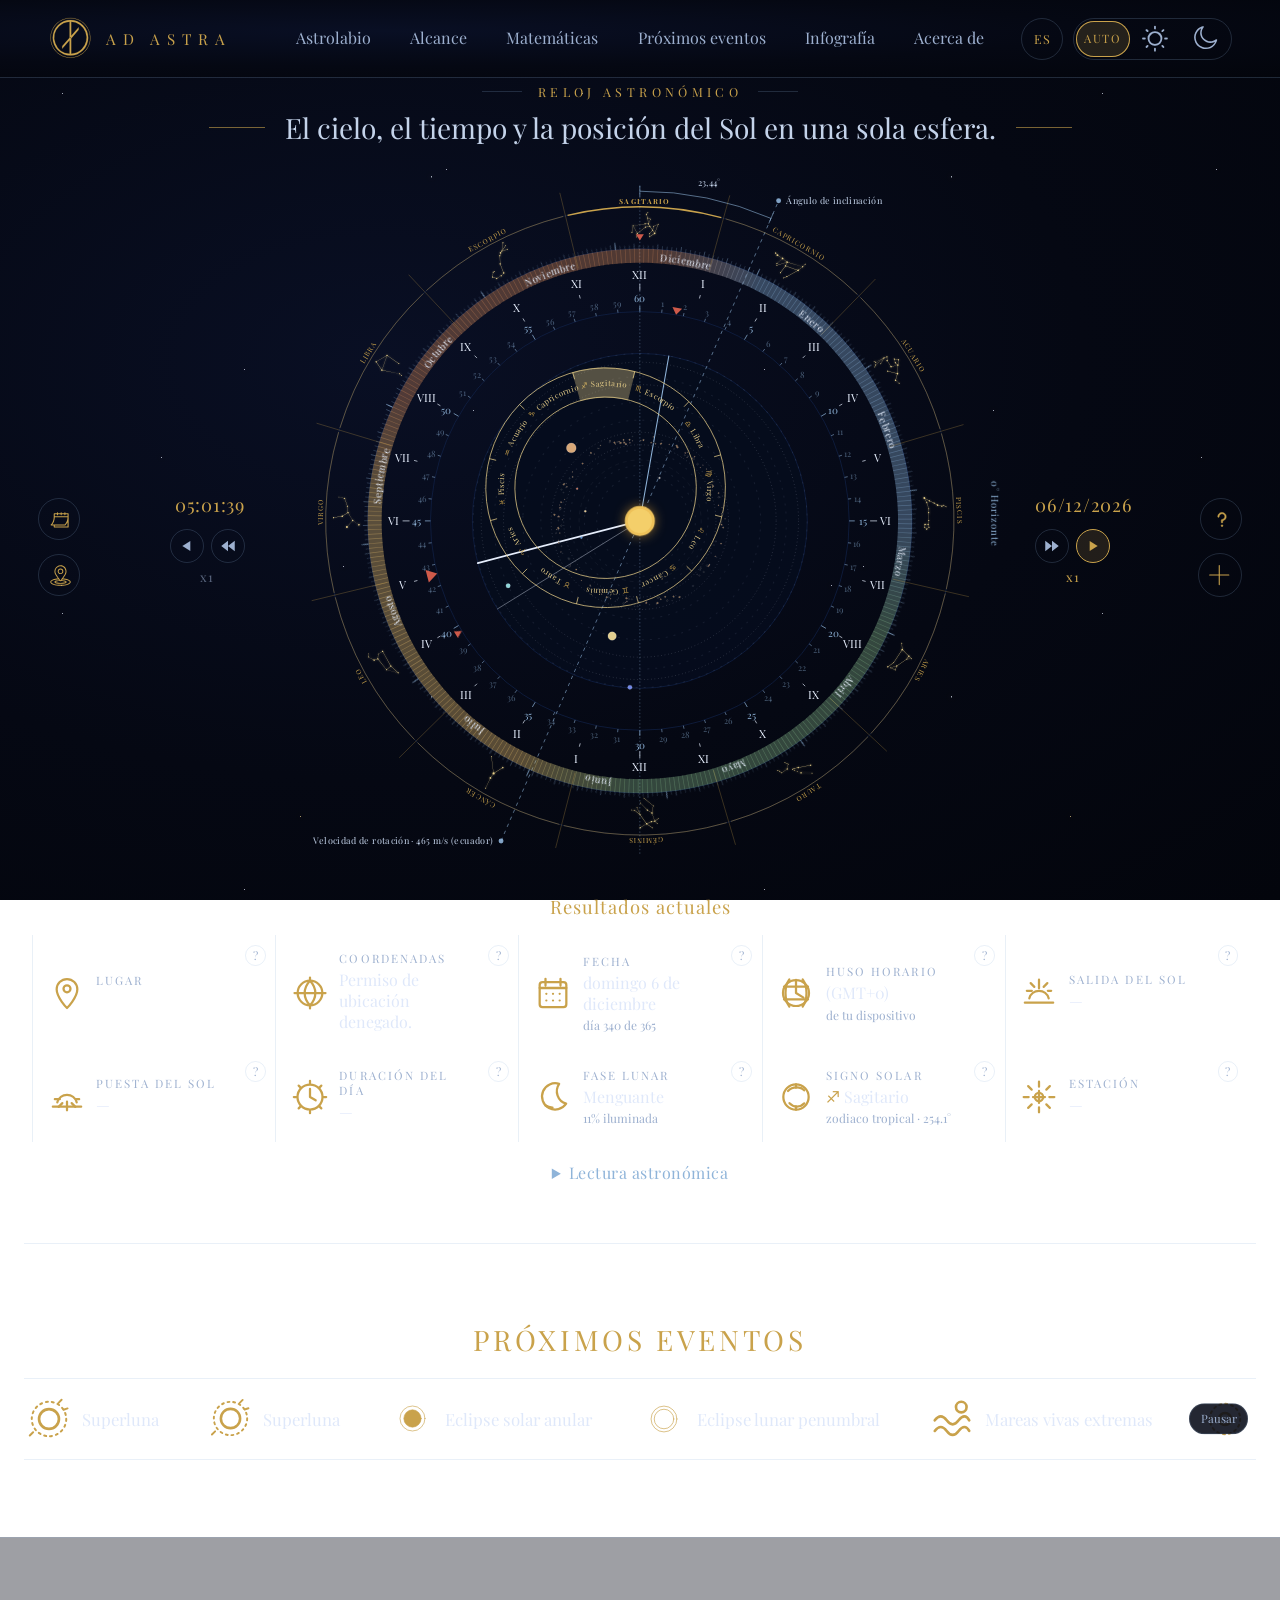
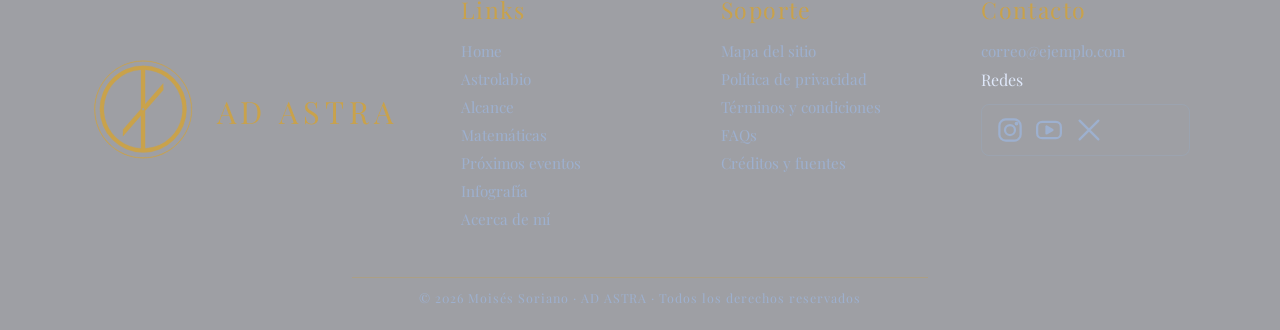
==== index.html @ e26cebe2 "fix: cuadros emergente de controles de tiempo y responsive. feat: capa Rotacion etiquetas lineas geo" ====
<!DOCTYPE html>
<html lang="es">
  <head>
    <meta charset="UTF-8" />
    <meta name="viewport" content="width=device-width, initial-scale=1.0" />
    <title>AD ASTRA — Reloj astronómico</title>
    <script>try{var p=localStorage.getItem("tema-preferencia")||"auto",h=new Date().getHours();document.documentElement.dataset.tema=p==="auto"?(h>=6&&h<18?"dia":"noche"):p}catch(e){}</script>
    <link rel="preconnect" href="https://fonts.googleapis.com" />
    <link rel="preconnect" href="https://fonts.gstatic.com" crossorigin />
    <link href="https://fonts.googleapis.com/css2?family=Playfair+Display:wght@400;500;600&display=swap" rel="stylesheet" />
    <link rel="icon" href="data:," />
    <link rel="stylesheet" href="css/base.css" />
    <link rel="stylesheet" href="css/reloj.css" />
    <link rel="stylesheet" href="css/viajero.css" />
    <link rel="stylesheet" href="css/panel.css" />
    <link rel="stylesheet" href="css/planetas.css" />
    <link rel="stylesheet" href="css/asteroides.css" />
    <link rel="stylesheet" href="css/alineacion.css" />
    <link rel="stylesheet" href="css/calendario-chino.css" />
    <link rel="stylesheet" href="css/tema.css" />
    <link rel="stylesheet" href="css/estructura.css" />
    <link rel="stylesheet" href="css/rotacion.css" />
    <link rel="stylesheet" href="css/velocidad.css" />
    <link rel="stylesheet" href="css/secciones.css" />
    <link rel="stylesheet" href="css/infografias.css" />
    <link rel="stylesheet" href="css/pie.css" />
    <link rel="stylesheet" href="css/fondo-estrellas.css" />
    <link rel="stylesheet" href="css/fondo-lavado.css" />
    <link rel="stylesheet" href="css/dia-noche.css" />
    <link rel="stylesheet" href="css/constelaciones.css" />
    <link rel="stylesheet" href="css/vista-sistema-solar.css" />
    <link rel="stylesheet" href="css/ayudas-contextuales.css" />
    <link rel="stylesheet" href="css/eclipse.css" />
    <link rel="stylesheet" href="css/vineta-eventos.css" />
    <link rel="stylesheet" href="css/lunario.css" />
    <script src="scripts/hora-local.js" defer></script>
    <script src="scripts/hora.js" defer></script>
    <script src="scripts/estado-tiempo.js" defer></script>
    <script src="scripts/viajero.js" defer></script>
    <script src="scripts/marco.js" defer></script>
    <script src="scripts/calendario.js" defer></script>
    <script src="scripts/ubicacion.js" defer></script>
    <script src="scripts/astronomia.js" defer></script>
    <script src="scripts/fase-lunar.js" defer></script>
    <script src="scripts/planetas.js" defer></script>
    <script src="scripts/traslacion.js" defer></script>
    <script src="scripts/asteroides.js" defer></script>
    <script src="scripts/alineacion.js" defer></script>
    <script src="scripts/vista-sistema-solar.js" defer></script>
    <script src="scripts/ayudas-contextuales.js" defer></script>
    <script src="scripts/calendario-chino-calculo.js" defer></script>
    <script src="scripts/efemerides-precisas.js" defer></script>
    <script src="scripts/eclipses.js" defer></script>
    <script src="scripts/eclipse-vista.js" defer></script>
    <script src="scripts/eclipse-lupa.js" defer></script>
    <script src="scripts/nodos-lunares.js" defer></script>
    <script src="scripts/lunario-datos.js" defer></script>
    <script src="scripts/lunario-geometria.js" defer></script>
    <script src="scripts/lunario.js" defer></script>
    <script src="scripts/eventos-lunares.js" defer></script>
    <script src="scripts/vineta-eventos-lunares.js" defer></script>
    <script src="scripts/calendario-chino.js" defer></script>
    <script src="scripts/indicador-zodiaco.js" defer></script>
    <script src="scripts/tropicos.js" defer></script>
    <script src="scripts/referencias-estacionales.js" defer></script>
    <script src="scripts/eventos-solares.js" defer></script>
    <script src="scripts/zodiaco.js" defer></script>
    <script src="scripts/efemerides-solares.js" defer></script>
    <script src="scripts/analema.js" defer></script>
    <script src="scripts/panel-resultados.js" defer></script>
    <script src="scripts/panel-planetas.js" defer></script>
    <script src="scripts/panel-informacion-capas.js" defer></script>
    <script src="scripts/enfoque-capas.js" defer></script>
    <script src="scripts/constelaciones.js" defer></script>
    <script src="scripts/iconos-svg.js" defer></script>
    <script src="scripts/horizonte.js" defer></script>
    <script src="scripts/marcas-eventos.js" defer></script>
    <script src="scripts/rotacion.js" defer></script>
    <script src="scripts/velocidad.js" defer></script>
    <script src="scripts/tema.js" defer></script>
    <script src="scripts/idioma.js" defer></script>
    <script src="scripts/main.js" defer></script>
    <script src="scripts/nav-scroll.js" defer></script>
    <script src="scripts/paneles-laterales.js" defer></script>
    <script src="scripts/datos-infografias.js" defer></script>
    <script src="scripts/infografias.js" defer></script>
  </head>
  <body>
    <div id="fondo-lavado" aria-hidden="true"></div>
    <div id="fondo-estrellas" aria-hidden="true">
      <div class="estrellas-fondo estrellas-a"></div>
      <div class="estrellas-fondo estrellas-b"></div>
    </div>
    <div id="contenedor-app">
      <header id="inicio" class="cabecera">
        <a class="logo" href="#inicio" aria-label="AD ASTRA, volver al inicio">
          <span class="logo-marca" aria-hidden="true"></span>
          <span>AD ASTRA</span>
        </a>
        <nav class="nav-capas" aria-label="Capas del reloj">
          <button type="button" data-enfoque="todas" class="activa">Astrolabio</button>
          <button type="button" data-enfoque="reloj">Reloj</button>
          <button type="button" data-enfoque="dia-noche">Día y noche</button>
          <button type="button" data-enfoque="lunario">Lunario</button>
          <button type="button" data-enfoque="zodiaco">Zodíaco</button>
          <button type="button" data-enfoque="calendario">Calendario</button>
          <button type="button" data-enfoque="sistema-solar">Sistema solar</button>
          <button type="button" data-enfoque="rotacion">Rotación</button>
        </nav>
        <nav class="nav-secciones" aria-label="Navegación del sitio">
          <a href="#inicio">Astrolabio</a>
          <span>Alcance</span>
          <span>Matemáticas</span>
          <span>Próximos eventos</span>
          <span>Infografía</span>
          <span>Acerca de</span>
        </nav>
      <div class="cabecera-acciones">
        <button type="button" id="boton-idioma" class="boton-tema boton-idioma" title="Cambiar idioma" aria-label="Cambiar idioma">ES</button>
        <div class="control-tema" role="group" aria-label="Modo de color">
          <button type="button" class="control-tema-opcion" data-tema-pref="auto">Auto</button>
          <button type="button" class="control-tema-opcion" data-tema-pref="dia"><span class="icono-svg icono-dia" aria-hidden="true"></span></button>
          <button type="button" class="control-tema-opcion" data-tema-pref="noche"><span class="icono-svg icono-noche" aria-hidden="true"></span></button>
        </div>
      </div>  
      </header>
      <main>
        <section class="hero">
          <p class="hero-etiqueta">Reloj astronómico</p>
          <h1 class="hero-titular">El cielo, el tiempo y la posición del Sol en una sola esfera.</h1>
        </section>
        <section id="escenario" class="escenario">
          <button type="button" id="boton-viajar" class="tirador tirador-izq" title="Fecha y hora" aria-label="Abrir panel de fecha y hora" aria-controls="cajon-viajero" aria-expanded="false">
            <span class="icono-svg icono-panel-fecha" aria-hidden="true"></span>
          </button>
          <button type="button" id="boton-geolocalizacion" class="tirador tirador-izq tirador-secundario" title="Geolocalización" aria-label="Abrir panel de geolocalización" aria-controls="panel-geolocalizacion" aria-expanded="false">
            <span class="icono-svg icono-panel-geolocalizacion" aria-hidden="true"></span>
          </button>
          <button type="button" id="boton-planetas" class="tirador tirador-der" title="Sistema solar" aria-label="Sistema solar" aria-controls="cajon-planetas" aria-expanded="false">
            <span class="icono-svg icono-panel-pregunta" aria-hidden="true"></span>
          </button>
          <a id="boton-masinfo" class="tirador tirador-der tirador-secundario" href="paginas.html" title="Infografía" aria-label="Ir a Infografía">
            <span class="icono-svg icono-panel-masinfo" aria-hidden="true"></span>
          </a>
          <button type="button" id="boton-vista-solar" class="boton-vista-solar" data-vista="xy" aria-label="Cambiar a vista XZ" title="Vista XY · cambiar a XZ" aria-pressed="false" hidden>
            <span class="icono-vista-solar" aria-hidden="true"></span>
          </button>
          <aside id="cajon-viajero" class="panel-flotante panel-izq" aria-label="Panel de fecha y hora" aria-hidden="true" inert>
            <section class="seccion-viajero">
              <h3>Reloj</h3>
              <label for="input-fecha-hora">Fecha y hora</label>
              <input type="datetime-local" id="input-fecha-hora" />
              <div class="fila-botones">
                <button id="boton-ir-fecha">Ir a esta fecha</button>
                <button id="boton-ahora">⟲ Ahora</button>
              </div>
            </section>
          </aside>
          <aside id="cajon-planetas" class="panel-flotante panel-der" aria-label="Panel del sistema solar" aria-hidden="true" inert>
            <section id="contenido-panel-sistema-solar" class="seccion-planetas">
              <h3>Sistema solar</h3>
              <p class="nota-planetas">Posiciones heliocéntricas aproximadas con elementos keplerianos (1800–2050). El dial comprime las distancias.</p>
              <table class="tabla-planetas">
                <thead><tr><th>Planeta</th><th>UA</th><th>Long.</th><th>Período</th></tr></thead>
                <tbody id="tabla-planetas-cuerpo"></tbody>
              </table>
              <p class="arco-planetas">Centros sobre el eje 3D Sol–Tierra (desviación ≤ 0,1°): <strong id="planetas-alineados">—</strong><br />El valor entre paréntesis indica el ángulo y la distancia al eje.</p>
            </section>
            <section id="contenido-panel-capa" class="seccion-planetas" hidden>
              <h3 id="titulo-panel-capa"></h3>
              <div id="contenido-panel-astrolabio" hidden>
                <p>El astrolabio reúne en una sola representación los ciclos del cielo y su relación con la Tierra. Su nombre viene del griego <em>astrólabon</em>, “el que toma los astros”.</p>
                <p>Durante siglos, el astrolabio fue un instrumento para reconocer estrellas, estimar la hora y orientarse. Este reloj astronómico retoma esa idea: convierte la fecha, la hora y la ubicación en una representación visual del movimiento del Sol, la Luna y otros cuerpos celestes.</p>
                <p><strong>Cómo explorarlo</strong><br />Usa las capas del menú para cambiar la perspectiva. El reloj se actualiza con el paso del tiempo; los controles laterales permiten ajustar la fecha y la ubicación.</p>
              </div>
              <div id="contenido-panel-reloj" class="lecturas-capa" hidden>
                <div>
                  <h4>Lectura del tiempo</h4>
                  <dl>
                    <div><dt>Reloj principal · 24 h</dt><dd id="dato-hora-24">—</dd></div>
                    <div><dt>Hora solar</dt><dd id="dato-hora-solar">—</dd></div>
                    <div><dt>Hora civil</dt><dd id="dato-hora-civil">—</dd></div>
                  </dl>
                  <p class="nota-planetas">La hora solar sigue el movimiento aparente del Sol y marca las 12:00 cuando cruza el meridiano local. La hora civil es la oficial del huso horario; por eso ambas pueden diferir.</p>
                </div>
                <div>
                  <h4>Posición del Sol en el analema</h4>
                  <dl>
                    <div><dt>Ecuación del tiempo</dt><dd id="dato-ecuacion-tiempo">—</dd></div>
                    <div><dt>Declinación solar</dt><dd id="dato-declinacion-solar">—</dd></div>
                  </dl>
                  <p class="nota-planetas">El analema muestra cómo cambia la posición del Sol durante el año. La ecuación del tiempo sitúa el punto horizontalmente y la declinación, verticalmente. Su figura refleja la inclinación del eje terrestre y la órbita elíptica.</p>
                </div>
              </div>
              <div id="contenido-panel-dia-noche" class="lecturas-capa" hidden>
                <div>
                  <h4>Precisión y variación</h4>
                  <dl>
                    <div><dt>Incertidumbre estimada</dt><dd>±1–2 min</dd></div>
                    <div><dt>Equivalente sobre 24 h</dt><dd>±0,07–0,14 %</dd></div>
                  </dl>
                  <p class="nota-planetas">Los horarios cambian con la fecha y el lugar. La latitud afecta la duración del día; la longitud y el huso horario determinan cómo se expresa la hora local.</p>
                </div>
                <div class="lecturas-ciclo-solar">
                  <h4>Ciclo solar del día</h4>
                  <dl>
                    <div><dt>Alba astronómica</dt><dd id="dato-alba-astronomica">—</dd></div>
                    <div><dt>Alba náutica</dt><dd id="dato-alba-nautica">—</dd></div>
                    <div><dt>Alba civil</dt><dd id="dato-alba-civil">—</dd></div>
                    <div><dt>Alba · salida del Sol</dt><dd id="dato-alba-dia-noche">—</dd></div>
                    <div><dt>Punto máximo · mediodía solar</dt><dd id="dato-maximo-dia-noche">—</dd></div>
                    <div><dt>Ocaso · puesta del Sol</dt><dd id="dato-ocaso-dia-noche">—</dd></div>
                    <div><dt>Ocaso civil</dt><dd id="dato-ocaso-civil">—</dd></div>
                    <div><dt>Ocaso náutico</dt><dd id="dato-ocaso-nautico">—</dd></div>
                    <div><dt>Ocaso astronómico</dt><dd id="dato-ocaso-astronomico">—</dd></div>
                  </dl>
                </div>
                <div>
                  <h4>Visibilidad respecto al horizonte</h4>
                  <dl>
                    <div><dt>Sol</dt><dd id="dato-visibilidad-sol">—</dd></div>
                    <div><dt>Luna</dt><dd id="dato-visibilidad-luna">—</dd></div>
                  </dl>
                </div>
              </div>
              <div id="contenido-panel-zodiaco" class="lecturas-capa" hidden>
                <figure class="figura-activa-zodiaco">
                  <span id="figura-signo-zodiaco" class="figura-activa-zodiaco-icono" aria-hidden="true"></span>
                  <figcaption><span id="simbolo-signo-zodiaco" class="simbolo-zodiacal"></span> <strong id="nombre-signo-zodiaco">—</strong></figcaption>
                </figure>
                <dl>
                  <div><dt>Longitud eclíptica del Sol</dt><dd id="dato-longitud-zodiaco">—</dd></div>
                  <div><dt>Avance en el signo</dt><dd id="dato-avance-zodiaco">—</dd></div>
                  <div><dt>Declinación solar</dt><dd id="dato-declinacion-zodiaco">—</dd></div>
                  <div><dt>Próximo cambio de signo</dt><dd id="dato-cambio-zodiaco">—</dd></div>
                </dl>
                <p class="nota-planetas">El zodíaco tropical divide la eclíptica en doce sectores iguales de 30°, contados desde el equinoccio de marzo. La figura identifica el sector activo; las constelaciones reales tienen límites y tamaños distintos.</p>
              </div>
              <div id="datos-panel-capa"></div>
            </section>
          </aside>
          <aside id="panel-geolocalizacion" class="panel-flotante panel-izq panel-lateral-nuevo" aria-label="Panel de geolocalización" aria-hidden="true" inert>
            <section class="seccion-viajero">
              <h3>Mapa</h3>
              <label for="input-latitud">Latitud</label>
              <input type="number" id="input-latitud" step="0.0001" placeholder="13.6927" />
              <label for="input-longitud">Longitud</label>
              <input type="number" id="input-longitud" step="0.0001" placeholder="-89.1917" />
              <div class="fila-botones">
                <button id="boton-ir-ubicacion">Ir a esta ubicación</button>
                <button id="boton-ubicacion-real">⟲ Mi ubicación</button>
              </div>
            </section>
          </aside>
          <svg
          id="reloj"
          viewBox="-460 -400 2120 1990"
          role="img"
          aria-label="Reloj astronómico"
        >
          <g id="capa-fija">
            <circle class="guia" cx="600" cy="600" r="480" />
            <circle class="guia" cx="600" cy="600" r="600" />
            <circle class="guia" cx="600" cy="600" r="780" />
            <circle class="guia" cx="600" cy="600" r="900" />
          </g>
          <g id="capa-eje-rotacion"></g>
          <g id="capa-tropicos"></g>
          <g id="capa-referencias-estacionales"></g>
          <g id="capa-eventos-solares"></g>
          <g id="capa-fondo-reloj">
            <circle class="aro-lectura-reloj" cx="600" cy="600" r="665" />
          </g>
          <g id="capa-marco"></g>
          <g id="capa-orbitas-planetarias"></g>
          <g id="capa-minuto">
            <line
              id="aguja-minuto"
              class="aguja aguja-minuto"
              x1="600"
              y1="600"
              x2="600"
              y2="120"
            />
          </g>
          <g id="capa-segundo">
            <line
              id="aguja-segundo"
              class="aguja aguja-segundo"
              x1="600"
              y1="600"
              x2="600"
              y2="120"
            />
          </g>
          <g id="capa-hora">
            <line
              id="aguja-hora"
              class="aguja"
              x1="600"
              y1="600"
              x2="600"
              y2="120"
            />
          </g>
          <g id="capa-zodiaco">
            <circle class="guia-zodiaco" cx="600" cy="463.4" r="343.4" />
            <circle class="guia-zodiaco" cx="600" cy="463.4" r="260" />
          </g>
          <g id="capa-indicador-zodiaco"></g>
          <g id="capa-marcador-estacional"></g>
          <g id="capa-orbita-terrestre"></g>
          <g id="capa-planetas"></g>
          <g id="capa-estaciones"></g>
          <g id="capa-calendario"></g>
          <g id="capa-marcador-calendario"></g>
          <g id="capa-horizonte"></g>
          <g id="capa-sol">
            <circle id="sol" cx="600" cy="600" r="43" />
          </g>
          <g id="capa-luna">
            <g id="capa-fase-lunar"></g>
          </g>
          <g id="capa-marcadores-reloj"></g>
          <g id="capa-analema"></g>
          <g id="capa-marcas-eventos"></g>
          <g id="capa-fija-ejes">
            <line
              class="eje-cartesiano"
              x1="-360"
              y1="600"
              x2="1560"
              y2="600"
            />
            <text class="etiqueta-eje" x="1600" y="600" text-anchor="middle" transform="rotate(90 1620 600)" >0° Horizonte</text>
            <text
              id="etiqueta-huso"
              class="etiqueta-eje"
              x="600"
              y="-390"
              text-anchor="middle"
            ></text>
          </g>
          <g id="capa-sol-central">
            <circle id="sol-central" cx="600" cy="600" r="35" data-tooltip="Sol" aria-label="Sol" role="img" tabindex="0" />
          </g>
          <g id="capa-planetas-frente"></g>
          <g id="capa-rotacion"></g>
        </svg>
          <p id="hora-digital"></p>
          <p id="fecha-digital"></p>
          <div id="controles-tiempo-izq" class="controles-tiempo controles-tiempo-izq" data-sentido="-1" role="group" aria-label="Retroceder el tiempo">
        <div class="controles-tiempo-botones">
          <button type="button" class="control-tiempo-boton" data-tipo="normal" title="Reproducir hacia atrás (x1)" aria-label="Reproducir hacia atrás (x1)"><svg width="16" height="16" viewBox="0 0 24 24" fill="currentColor" aria-hidden="true"><path d="M7 4.5v15l12-7.5z"/></svg></button>
          <button type="button" class="control-tiempo-boton" data-tipo="rapido" title="Retroceder más rápido (x10, x100, x1000…)" aria-label="Retroceder más rápido (x10, x100, x1000…)"><svg width="18" height="18" viewBox="0 0 24 24" fill="currentColor" aria-hidden="true"><path d="M3 5v14l9-7zM12 5v14l9-7z"/></svg></button>
        </div>
        <span class="control-tiempo-etiqueta">x1</span>
      </div>
          <div id="controles-tiempo-der" class="controles-tiempo controles-tiempo-der" data-sentido="1" role="group" aria-label="Adelantar el tiempo">
        <div class="controles-tiempo-botones">
          <button type="button" class="control-tiempo-boton" data-tipo="rapido" title="Adelantar más rápido (x10, x100, x1000…)" aria-label="Adelantar más rápido (x10, x100, x1000…)"><svg width="18" height="18" viewBox="0 0 24 24" fill="currentColor" aria-hidden="true"><path d="M3 5v14l9-7zM12 5v14l9-7z"/></svg></button>
          <button type="button" class="control-tiempo-boton" data-tipo="normal" title="Reproducir a velocidad normal (x1)" aria-label="Reproducir a velocidad normal (x1)"><svg width="16" height="16" viewBox="0 0 24 24" fill="currentColor" aria-hidden="true"><path d="M7 4.5v15l12-7.5z"/></svg></button>
        </div>
        <span class="control-tiempo-etiqueta">x1</span>
      </div>
        </section>
        <section id="panel-resultados" class="panel-resultados">
          <h2>Resultados actuales</h2>
          <div id="grid-civil" class="grid-datos"></div>
          <details class="bloque-tecnico">
            <summary>Lectura astronómica</summary>
            <div id="grid-astro" class="grid-datos"></div>
          </details>
        </section>
        <section id="eventos-proximos" class="seccion-pagina seccion-eventos" aria-labelledby="titulo-eventos">
          <div class="eventos-proximos">
            <h2 id="titulo-eventos" class="titulo-seccion">Próximos eventos</h2>
            <div class="eventos-carrusel" role="region" aria-label="Carrusel de próximos eventos">
              <div id="eventos-pista" class="eventos-pista">
                <p class="estado-eventos">Los próximos eventos aparecerán aquí cuando estén disponibles los cálculos.</p>
              </div>
              <button id="pausar-eventos" class="eventos-pausa" type="button" aria-label="Pausar movimiento de eventos" hidden>Pausar</button>
            </div>
          </div>
        </section>
        <template id="plantilla-evento">
          <a class="evento-ticker-item">
            <span class="evento-icono" aria-hidden="true"><span class="evento-icono-fallback">✦</span></span>
            <span class="evento-ticker-titulo"></span>
          </a>
        </template>
      </main>
      <footer id="pie" class="pie">
        <div class="pie-contenido">
          <a class="pie-logo" href="#inicio" aria-label="AD ASTRA, volver al inicio">
            <span class="logo-marca" aria-hidden="true"></span>
            <span class="pie-nombre">AD ASTRA</span>
          </a>
          <nav class="pie-bloque" aria-labelledby="pie-titulo-links">
            <h2 id="pie-titulo-links">Links</h2>
            <a href="#inicio">Home</a>
            <a href="#escenario">Astrolabio</a>
            <a href="#alcance">Alcance</a>
            <a href="#matematicas">Matemáticas</a>
            <a href="#eventos-proximos">Próximos eventos</a>
            <a href="paginas.html">Infografía</a>
            <a href="#acerca-de-mi">Acerca de mí</a>
          </nav>
          <nav class="pie-bloque" aria-labelledby="pie-titulo-soporte">
            <h2 id="pie-titulo-soporte">Soporte</h2>
            <a href="#mapa-del-sitio">Mapa del sitio</a>
            <a href="#privacidad">Política de privacidad</a>
            <a href="#terminos">Términos y condiciones</a>
            <a href="#faqs">FAQs</a>
            <a href="#creditos">Créditos y fuentes</a>
          </nav>
          <div class="pie-bloque">
            <h2>Contacto</h2>
            <a href="mailto:correo@ejemplo.com">correo@ejemplo.com</a>
            <span>Redes</span>
            <div class="pie-redes">
              <a class="pie-red instagram" href="#" aria-label="Instagram"></a>
              <a class="pie-red youtube" href="#" aria-label="YouTube"></a>
              <a class="pie-red x" href="#" aria-label="X"></a>
            </div>
          </div>
        </div>
        <div class="pie-final">
          <span>© 2026 Moisés Soriano · AD ASTRA · Todos los derechos reservados</span>
        </div>
      </footer>
    </div>
  </body>
</html>
---- css/base.css ----
/*css/base.css */

body {
  margin: 0;
  min-height: 100vh;
  display: grid;
  place-items: center;
  background:
    radial-gradient(
      circle at 50% 38%,
      rgba(35, 75, 125, 0.16) 0%,
      rgba(18, 40, 75, 0.10) 32%,
      transparent 65%
    ),
    radial-gradient(
      circle at 15% 85%,
      rgba(25, 55, 100, 0.10) 0%,
      transparent 45%
    ),
    #071126;
}

main {
  width: min(94vw, 1600px);
}

#reloj {
  width: min(100%, 94vmin, 900px);
  margin: 0 auto;
  height: auto;
  display: block;
}

#hora-digital {
  margin: 1rem 0 0;
  text-align: center;
  font-family: var(--fuente);
  font-size: 0.3rem;
  color: var(--oro);
}

#ubicacion {
  margin: 0.25rem 0 0;
  text-align: center;
  font-family: var(--fuente);
  font-size: 1rem;
  color: var(--hielo);
  letter-spacing: 0.5px; /* Separa un poco los caracteres generales */
}

#pais-ciudad {
  margin: 0.15rem 0 0;
  text-align: center;
  font-family: var(--fuente);
  font-size: 0.9rem;
  color: var(--oro); /* Tono dorado sutil */
  opacity: 0.85;
}

#fecha-digital {
  margin: 0.25rem 0 0;
  text-align: center;
  font-family: var(--fuente);
  font-size: 0.3rem;
  color: var(--oro);
}
---- css/reloj.css ----
.guia {
  fill: none;
  stroke: var(--marino);
  stroke-width: 2;
}
.aguja {
  stroke: var(--tinta);
  stroke-width: 5;
  stroke-linecap: round;
}
.aguja-minuto {
  stroke: var(--hielo);
  stroke-width: 3;
}
.aguja-segundo {
  stroke: var(--tinta);
  stroke-width: 1;
}
.marca {
  stroke: var(--tinta);
  stroke-width: 2;
}

.numero {
  fill: var(--tinta);
  font-family: var(--fuente);
  font-size: 32px;
  text-anchor: middle;
  dominant-baseline: central;
}

.marca-minuto {
  stroke: var(--hielo);
  stroke-width: 1.6;
}

.marca-minuto-quinto {
  stroke-width: 2.1;
}

.numero-minuto {
  fill: var(--hielo);
  font-size: 28.5px;
}

.numero-minuto-chico {
  fill: var(--hielo);
  font-size: 25px;
  opacity: 0.5;
}

#sol {
  fill: var(--sol);
  stroke: var(--sol-contorno);
  stroke-width: 2.5;
}

.aguja-noche {
  stroke: var(--tinta);
}

.luna-fondo-oscuro { fill: var(--luna-sombra); stroke: var(--luna-contorno); stroke-width: 2; }
.luna-porcion-iluminada { fill: var(--luna-luz); }

.guia-zodiaco {
  fill: none;
  stroke: var(--oro-claro);
  stroke-width: 2;

}

.division-zodiaco {
  stroke: var(--oro-claro);
  stroke-width: 2;
}

.etiqueta-zodiaco {
  fill: var(--oro-claro);
  font-family: var(--fuente);
  font-size: 22px;
  text-anchor: middle;
  dominant-baseline: central;
  letter-spacing: 2px; 
}

.eje-cartesiano {
  stroke: var(--tinta);
  stroke-width: 1;
  stroke-dasharray: 4 6;
  opacity: 0.15;        
}

.sector-evento-solar {
  transition: fill 3s linear;
}

.indicador-zodiaco {
  fill: var(--oro-claro);
  opacity: 0.35;
  stroke: var(--oro-claro);
  stroke-width: 3;
  stroke-opacity: 0.9;
}

.tropico {
  fill: none;
  stroke-width: 3;
  stroke-dasharray: 3 5;
  opacity: 0.8;
}
.tropico-cancer {
  stroke: var(--tropico-cancer);
}
.tropico-capricornio {
  stroke: var(--tropico-capricornio);
}

#reloj:not(.enfoque-reloj) #capa-analema { display: none; }
.analema-curva {
  fill: none;
  stroke: var(--hielo);
  stroke-width: 3;
  stroke-dasharray: 2 7;
  opacity: 1;
}
.analema-estacion { fill: var(--oro-claro); stroke: var(--fondo); stroke-width: 2; }
.analema-sol { fill: var(--sol); stroke: var(--sol-contorno); stroke-width: 2; filter: drop-shadow(0 0 7px var(--sol-brillo)); }
.analema-etiqueta, .reloj-auxiliar-etiqueta {
  fill: var(--tinta);
  font-family: var(--fuente);
  font-size: 20px;
  letter-spacing: 1px;
}
.analema-etiqueta-evento { font-size: 30px; }
.reloj-auxiliar-cara { fill: var(--marino); fill-opacity: 0.7; stroke: var(--oro-claro); stroke-width: 2; }
.reloj-auxiliar-numero { fill: var(--tinta); font-family: var(--fuente); font-size: 30px; }
.reloj-auxiliar-marca { stroke: var(--tinta); stroke-width: 2; }
.reloj-auxiliar-aguja { stroke-linecap: round; }
.reloj-auxiliar-aguja.hora { stroke: var(--tinta); stroke-width: 5; }
.reloj-auxiliar-aguja.minuto { stroke: var(--hielo); stroke-width: 3; }
.reloj-auxiliar-centro { fill: var(--sol); }
.reloj-auxiliar-solar .reloj-auxiliar-cara { stroke: var(--sol); }

.eje-lectura-estacional {
  stroke: var(--hielo);
  stroke-width: 1.5;
  stroke-dasharray: 4 6;
  opacity: 0.7;
}

.punto-evento-estacional {
  fill: var(--hielo);
  stroke: var(--tinta);
  stroke-width: 1;
}

.etiqueta-evento-estacional {
  fill: var(--tinta);
  font-family: var(--fuente);
  font-size: 20px;
  text-anchor: middle;
  dominant-baseline: central;
}

.referencia-estacional {
  fill: none;
  stroke: var(--tinta);
  stroke-width: 2;
  stroke-dasharray: 2 8;
  opacity: 0.3;
}

.marca-calendario { stroke: var(--hielo); stroke-width: 1; opacity: 0.6; }
.marca-mes { stroke-width: 2; opacity: 0.9; }
.marca-dia-quinto { stroke-width: 1.5; }
.etiqueta-mes {
  fill: var(--tinta);
  font-family: var(--fuente);
  font-size: 28px;
  text-anchor: middle;
  dominant-baseline: central;
  letter-spacing: 2px;
}
.marcador-calendario { fill: var(--alerta); opacity: 1; }
.marcador-reloj {
  fill: var(--alerta);
  opacity: 1;
}

.orbita-terrestre {
  fill: none;
  stroke: var(--tinta);
  stroke-width: 0.5;
  stroke-dasharray: 4 4;
  opacity: 0.1;
}
.marca-orbital { fill: var(--tinta); opacity: 0; }
#tierra-orbital { fill: var(--tierra); stroke: var(--tinta); stroke-width: 0.5; }
#sol-central { fill: var(--sol); stroke: var(--sol-contorno); stroke-width: 2.5; filter: drop-shadow(0 0 20px var(--sol-brillo)); }

.etiqueta-eje {
  fill: var(--hielo);
  font-family: var(--fuente);
  font-size: 28px;
  dominant-baseline: central;
  letter-spacing: 3px;
}

.caja-menu {
  display: flex;
  flex-wrap: wrap;
  justify-content: space-between;
  align-items: center;
  gap: 0.75rem 2rem;
  padding: 1.1rem 1.5rem;
  background: color-mix(in srgb, var(--marino) 35%, transparent);
  border: none;
  border-bottom: 1px solid var(--borde-sutil);
  border-radius: 0;
  font-family: var(--fuente);
  backdrop-filter: blur(8px);
}

.menu-logo {
  color: var(--oro-claro);
  letter-spacing: 4px;
  text-decoration: none;
  font-size: 1rem;
  transition: color 0.25s ease;
}

.menu-logo:hover {
  color: var(--oro-claro);
}

.menu-enlaces {
  display: flex;
  flex-wrap: wrap;
  align-items: center;
  gap: 0.5rem 2.2rem;
}

.menu-enlaces a {
  position: relative;
  color: var(--hielo);
  text-decoration: none;
  font-size: 0.95rem;
  transition:
    color 0.25s ease,
    opacity 0.25s ease;
}

.menu-enlaces a::after {
  content: "";
  position: absolute;
  left: 0;
  bottom: -0.55rem;
  width: 100%;
  height: 1px;
  background: var(--hielo);
  transform: scaleX(0);
  transform-origin: center;
  transition: transform 0.25s ease;
}

.menu-enlaces a:hover {
  color: var(--tinta-suave);
}

.menu-enlaces a:hover::after {
  transform: scaleX(1);
}

.sector-estacion {
  stroke: none;
  fill-opacity: var(--estacion-opacidad);
  pointer-events: none;
}
---- css/viajero.css ----
#contenedor-app {
  display: flex;
  transition: margin-left 0.3s ease;
}

.boton-viajar {
  position: absolute;
  top: 16px;
  left: 16px;
  z-index: 5; 
  background: var(--superficie-2);
  color: var(--oro-claro);
  border: 1px solid var(--oro-claro);
  padding: 8px 14px;
  font-family: var(--fuente);
  cursor: pointer;
  border-radius: 4px;
}

.cajon-viajero {
  flex: 0 0 auto;
  width: 0;
  padding: 20px 0;
  box-sizing: border-box;
  overflow-x: hidden;
  overflow-y: auto;
  background: var(--superficie);
  border: 0 solid var(--borde-oro);
  border-radius: 20px;
  opacity: 0;
  transition: width 0.3s ease, margin-right 0.3s ease, padding 0.3s ease, opacity 0.3s ease;
}

.cajon-viajero > * {
  min-width: 240px;
}

.cajon-viajero.abierto {
  width: 280px;
  padding: 20px;
  margin-right: 1.5rem;
  border-width: 1px;
  opacity: 1;
}

.seccion-viajero {
  color: var(--tinta-suave);
  font-family: var(--fuente);
  margin-bottom: 24px;
}

.seccion-viajero h3 {
  color: var(--oro-claro);
  margin-bottom: 12px;
}

.seccion-viajero label {
  display: block;
  margin-top: 10px;
  margin-bottom: 4px;
  font-size: 0.9rem;
}

.seccion-viajero input {
  width: 100%;
  box-sizing: border-box;
  padding: 6px;
  background: var(--superficie-2);
  border: 1px solid var(--borde-sutil);
  color: var(--tinta-suave);
  border-radius: 4px;
}

.fila-botones {
  display: flex;
  gap: 6px;
  margin-top: 6px;
}

.fila-botones button {
  flex: 1;
  background: var(--superficie-2);
  color: var(--tinta-suave);
  border: 1px solid var(--borde-sutil);
  padding: 6px;
  border-radius: 4px;
  cursor: pointer;
}

.boton-velocidad.activa {
  background: var(--oro-claro);
  color: var(--superficie);
  border-color: var(--oro-claro);
}

@media (max-width: 800px) {
  .fila-reloj {
    flex-direction: column;
  }

  .cajon-viajero {
    width: auto;
    max-height: 0;
    padding: 0 20px;
  }

  .cajon-viajero.abierto {
    width: auto;
    max-height: 700px;
    padding: 20px;
    margin: 0 0 1.5rem;
  }
}
---- css/panel.css ----
/* css/panel.css — panel "Resultados actuales" */
.panel-resultados {
  border: 1px solid var(--borde-oro);
  border-radius: 20px;
  padding: 1.25rem;
  background: var(--superficie);
  font-family: var(--fuente);
  color: var(--tinta-suave);
}
 
.panel-resultados h2 {
  margin: 0 0 1rem;
  font-size: 1.15rem;
  font-weight: normal;
  letter-spacing: 1px;
  color: var(--oro);
  text-align: center;
}
 
.bloque-tecnico {
  margin-top: 1.25rem;
}
 
.bloque-tecnico summary {
  cursor: pointer;
  margin-bottom: 0.75rem;
  color: var(--hielo);
  letter-spacing: 0.5px;
  text-align: center;
}
 
.grid-datos {
  display: grid;
  grid-template-columns: repeat(auto-fill, minmax(150px, 1fr));
  gap: 0.6rem;
  align-items: start;
}
 
.tarjeta {
  position: relative;
  padding: 0.6rem 0.75rem 1.9rem;
  background: var(--superficie-2);
  border: 1px solid var(--borde-sutil);
  border-radius: 12px;
  display: flex;
  flex-direction: column;
  gap: 0.2rem;
  min-height: 4.3rem;
}
 
.tarjeta-cabecera {
  text-align: center;
  font-size: 0.72rem;
  text-transform: uppercase;
  letter-spacing: 0.8px;
  color: var(--hielo);
}
 
.tarjeta-valor,
.tarjeta #pais-ciudad {
  margin: 0;
  text-align: left;
  font-size: 1rem;
  font-weight: normal;
  color: var(--oro-claro);
  opacity: 1;
  text-align: center;
}
 
.tarjeta-sub,
.tarjeta #ubicacion,
.tarjeta #pais-ciudad {
  margin: 0;
  text-align: center;
  font-size: 0.72rem;
  letter-spacing: 0;
  color: var(--hielo);
}
 
.tarjeta-ayuda {
  margin: 0.3rem 0 0;
  font-size: 0.72rem;
  line-height: 1.35;
  color: var(--tinta-tenue);
}
 
.tarjeta-ayuda {
  position: absolute;
  bottom: calc(100% + 8px);
  left: 50%;
  z-index: 20;
  width: 220px;
  max-width: 80vw;
  margin: 0;
  padding: 0.6rem 0.75rem;
  transform: translateX(-50%) translateY(4px);
  background: var(--superficie);
  border: 1px solid var(--borde-oro);
  border-radius: 10px;
  box-shadow: var(--sombra);
  font-size: 0.75rem;
  line-height: 1.4;
  color: var(--tinta-suave);
  text-align: left;
  opacity: 0;
  pointer-events: none;
  transition: opacity 0.15s ease, transform 0.15s ease;
}

.tarjeta:has(.ayuda:hover) .tarjeta-ayuda,
.tarjeta:has(.ayuda:focus) .tarjeta-ayuda {
  opacity: 1;
  transform: translateX(-50%) translateY(0);
}
 
.ayuda:hover {
  background: var(--borde-sutil);
}

.tarjeta #ubicacion {
  white-space: pre-line;
}

.tarjeta #pais-ciudad,
.tarjeta #ubicacion {
  margin: 0;
  text-align: center;
  font-size: 1.05rem;
  letter-spacing: 0;
  color: var(--oro-claro);
}

.tarjeta-cabecera::before {
  content: "✦";
  margin-right: 0.4rem;
  color: var(--oro);
}
---- css/planetas.css ----
/* css/planetas.css — sistema solar: órbitas, planetas y cajón derecho */
.orbita-planeta {
  fill: none;
  stroke: var(--tinta-tenue);
  stroke-width: 1;
  stroke-dasharray: 2 6;
  opacity: 0.1;
}
 
.planeta {
  stroke: color-mix(in srgb, var(--tinta) 50%, transparent);
  stroke-width: 1;
}
 
.boton-planetas {
  position: absolute;
  top: 16px;
  right: 16px;
  z-index: 5;
  background: var(--superficie-2);
  color: var(--oro-claro);
  border: 1px solid var(--oro-claro);
  padding: 8px 14px;
  font-family: var(--fuente);
  cursor: pointer;
  border-radius: 4px;
}
 
.cajon-planetas {
  flex: 0 0 auto;
  width: 0;
  padding: 20px 0;
  box-sizing: border-box;
  overflow-x: hidden;
  overflow-y: auto;
  background: var(--superficie);
  border: 0 solid var(--borde-oro);
  border-radius: 20px;
  opacity: 0;
  transition: width 0.3s ease, margin-left 0.3s ease, padding 0.3s ease, opacity 0.3s ease;
}
 
.cajon-planetas > * {
  min-width: 260px;
}
 
.cajon-planetas.abierto {
  width: 300px;
  padding: 20px;
  margin-left: 1.5rem;
  border-width: 1px;
  opacity: 1;
}
 
.seccion-planetas {
  color: var(--tinta-suave);
  font-family: var(--fuente);
}
 
.seccion-planetas h3 {
  margin: 0 0 8px;
  color: var(--oro-claro);
}
 
.nota-planetas {
  margin: 0 0 12px;
  font-size: 0.75rem;
  line-height: 1.4;
  color: var(--hielo);
}
 
.tabla-planetas {
  width: 100%;
  border-collapse: collapse;
  font-size: 0.82rem;
}
 
.tabla-planetas th {
  padding-bottom: 6px;
  text-align: right;
  font-weight: normal;
  font-size: 0.7rem;
  text-transform: uppercase;
  letter-spacing: 0.5px;
  color: var(--hielo);
}
 
.tabla-planetas th:first-child,
.tabla-planetas td:first-child {
  text-align: left;
}
 
.tabla-planetas td {
  padding: 5px 0;
  border-top: 1px solid var(--borde-sutil);
}
 
.tabla-planetas td.num {
  text-align: right;
  font-variant-numeric: tabular-nums;
}
 
.punto-planeta {
  display: inline-block;
  width: 0.65rem;
  height: 0.65rem;
  margin-right: 0.45rem;
  border-radius: 50%;
}
 
.arco-planetas {
  margin: 12px 0 0;
  font-size: 0.8rem;
  color: var(--tinta-suave);
}
 
.arco-planetas strong {
  color: var(--oro-claro);
  font-weight: normal;
}

.lecturas-capa:not([hidden]) {
  display: grid;
  gap: 1rem;
  margin-top: 0.75rem;
}

.lecturas-capa h4 {
  margin: 0 0 0.35rem;
  color: var(--oro-claro);
  font-size: 1rem;
  font-weight: normal;
}

.lecturas-capa dl { display: grid; gap: 0.25rem; margin: 0; }
.lecturas-capa dl > div { display: flex; justify-content: space-between; gap: 0.75rem; padding: 0.25rem 0; border-bottom: 1px solid var(--borde-sutil); }
.lecturas-capa dt { color: var(--hielo); font-size: 0.9rem; }
.lecturas-capa dd { margin: 0; text-align: right; font-size: 0.92rem; font-variant-numeric: tabular-nums; }
.lecturas-capa .nota-planetas { margin: 0.55rem 0 0; font-size: 0.88rem; line-height: 1.45; }
.figura-activa-zodiaco { margin: 0; text-align: center; }
.figura-activa-zodiaco-icono { display: block; width: 6rem; height: 5rem; margin: 0 auto 0.35rem; background: var(--oro-claro); -webkit-mask: var(--figura-signo) center / contain no-repeat; mask: var(--figura-signo) center / contain no-repeat; }
.figura-activa-zodiaco figcaption { color: var(--oro-claro); font-size: 1rem; }
.figura-activa-zodiaco figcaption strong { font-weight: normal; }
.lecturas-ciclo-solar h4 { font-size: 0.85rem; }
.lecturas-ciclo-solar dt { font-size: 0.75rem; }
.lecturas-ciclo-solar dd { font-size: 0.86rem; }
 
@media (max-width: 800px) {
  .cajon-planetas {
    width: auto;
    max-height: 0;
    padding: 0 20px;
  }
 
  .cajon-planetas.abierto {
    width: auto;
    max-height: 700px;
    padding: 20px;
    margin: 1.5rem 0 0;
  }
}
---- css/asteroides.css ----
/* css/asteroides.css — cinturón de asteroides (rocas marrón y negras). Colores: --roca-* en css/tema.css */
.roca-asteroide { stroke: var(--roca-contorno); stroke-width: 0.6; }
.roca-marron { fill: var(--roca-marron); }
.roca-negra { fill: var(--roca-negra); }
---- css/alineacion.css ----
/* css/alineacion.css — línea punteada de alineación planetaria. Colores: --alineacion-1/2/3 en css/tema.css */
.linea-alineacion {
  stroke-width: 1;
  stroke-dasharray: 3 9;
  stroke-linecap: round;
  vector-effect: non-scaling-stroke;
  pointer-events: none;
  opacity: 0;
  transition: opacity 0.4s ease;
}
.linea-alineacion[data-nivel="1"] { stroke: var(--alineacion-1); opacity: 0.9; }
.linea-alineacion[data-nivel="2"] { stroke: var(--alineacion-2); opacity: 0.95; }
.linea-alineacion[data-nivel="3"] { stroke: var(--alineacion-3); opacity: 1; }
---- css/calendario-chino.css ----
/* css/calendario-chino.css — rueda del zodiaco chino. Solo existe visualmente en el enfoque "Calendario".
   Colores: solo variables de css/tema.css. */
#reloj:not(.enfoque-calendario) #capa-calendario-chino { opacity: 0; pointer-events: none; }
#capa-calendario-chino { transition: opacity 0.6s ease; pointer-events: none; }

.aro-chino { fill: none; stroke: var(--acento); stroke-width: 2; opacity: 0.8; }
.aro-chino-tenue { fill: none; stroke: var(--tinta-tenue); stroke-width: 1; opacity: 0.45; }
.division-china { stroke: var(--acento); stroke-width: 2; opacity: 0.7; }

.icono-figura-china { fill: var(--acento); }
.icono-simbolo-chino { fill: var(--oro-claro); }

.anio-chino {
  fill: var(--tinta-suave);
  font-family: var(--fuente);
  font-size: 32px;
  text-anchor: middle;
  dominant-baseline: central;
  font-variant-numeric: tabular-nums;
}
.anio-chino.anillo-1 { opacity: 0.8; }
.anio-chino.anillo-2 { opacity: 0.6; }

/* Sector activo: el que está bajo el marcador */
.sombra-sector-chino { fill: var(--acento); opacity: 0; transition: opacity 0.6s ease; }
.sector-chino.activo .sombra-sector-chino { opacity: 0.16; }
.sector-chino.activo .anio-chino.anillo-0 { fill: var(--acento); font-weight: bold; }

.marcador-chino { fill: var(--acento); }
---- css/tema.css ----
/* css/tema.css — variables de color por modo. La página lee siempre estas variables.
   DÍA  = piedra clara (tinta azul-negra, acento oro oscuro).   NOCHE = espacio oscuro.
   Regla: ningún archivo CSS usa colores sueltos; todo sale de estas variables. */

/* Tipografías (Google Fonts: Playfair Display; símbolos zodiacales: Segoe UI Symbol) */
:root {
  --fuente: "Playfair Display", Georgia, serif;
  --fuente-simbolos: "Segoe UI Symbol", "Apple Symbols", "Noto Sans Symbols 2", "DejaVu Sans", sans-serif;
}

/* ───────── MODO DÍA (por defecto): fondo piedra, tinta oscura ───────── */
:root,
[data-tema="dia"] {
  /* superficies y texto */
  /* centro algo más oscuro: el contrario del brillo central del modo noche */
  --fondo: radial-gradient(ellipse at 30% 40%, #d8d6d0 0%, #e1dfda 55%, #ecebe7 100%);
  --estrellas-intensidad: 1;
  --panel: rgba(244, 243, 239, 0.92);
  --linea: rgba(27, 34, 51, 0.22);
  --texto: #1b2233;
  --texto-suave: #5b6679;
  --acento: #8f6b1c;
  --fondo-traslacion: rgba(27, 34, 51, 0.08);   /* disco tras las órbitas */
  --aro-lectura: rgba(246, 244, 238, 0.78);     /* aro tras los números del Reloj al enfocarlo */
  --sombra: 0 8px 24px rgba(27, 34, 51, 0.18);
  /* acentos */
  --oro: #8f6b1c;
  --oro-claro: #7a5a14;
  --hielo: #46688f;
  --alerta: #b3402f;
  /* tintas */
  --tinta: #1b2233;
  --tinta-suave: #38425a;
  --tinta-tenue: #5b6679;
  /* superficies del reloj */
  --marino: #c8cdd8;
  --superficie: #f4f3ef;
  --superficie-2: #e8e6e0;
  --borde-sutil: rgba(27, 34, 51, 0.16);
  --borde-oro: rgba(143, 107, 28, 0.4);
  /* astros (con contorno para que se vean sobre fondo claro) */
  --sol: #e0a21c;
  --sol-brillo: #b67a0a;
  --sol-contorno: #7a4f00;
  --luna-luz: #ece8dc;
  --luna-sombra: #394156;
  --luna-contorno: #394156;
  --nodo: #596375;
  --nodo-brillo: rgba(255, 255, 255, 0.9);
  --tierra: #2f6aa6;
  --estacion-opacidad: 0.8;   /* el anillo de estaciones necesita más cuerpo sobre fondo claro */
  /* trópicos */
  --tropico-cancer: #4f7d57;
  --tropico-capricornio: #a8683a;
  /* globo de Rotación */
  --globo-1: #dfe9f3;
  --globo-2: #9db9d4;
  --globo-3: #46688f;
  --globo-linea: #1b2233;
  --roca-marron: #8a6240;
  --roca-negra: #262a33;
  --roca-contorno: rgba(27, 34, 51, 0.45);
  --alineacion-1: #8d95a3;
  --alineacion-2: #c9a017;
  --alineacion-3: #1f9fb5;
  --tierra-oceano: #3b86c8;
  --tierra-oceano-profundo: #14468a;
  --tierra-firme: #5d8f4c;
  --tierra-desierto: #a58253;
  --tierra-hielo: #eaf4fb;
  --tierra-atmosfera: #8fd0f5;
  --tierra-noche: #040919;
}

/* ───────── MODO NOCHE: espacio profundo. Las estrellas sutiles las pinta css/fondo-estrellas.css ───────── */
[data-tema="noche"] {
  --fondo: radial-gradient(ellipse at 30% 40%, #090f24 0%, #050813 55%, #03050c 100%);
  --estrellas-intensidad: 1;
  --panel: rgba(6, 10, 22, 0.88);
  --linea: rgba(143, 180, 217, 0.2);
  --texto: #dfe8fa;
  --texto-suave: #9db0cf;
  --acento: #c9a24b;
  --fondo-traslacion: rgba(6, 13, 29, 0.9);
  --aro-lectura: rgba(3, 7, 18, 0.6);
  --sombra: 0 8px 24px rgba(0, 0, 0, 0.5);

  --oro: #c9a24b;
  --oro-claro: #e8d08a;
  --hielo: #8fb4d9;
  --alerta: #cf5a4a;

  --tinta: #e6eefc;
  --tinta-suave: #c4d3ea;
  --tinta-tenue: #a9bbd8;

  --marino: #12234a;
  --superficie: #0e1428;
  --superficie-2: #161e3a;
  --borde-sutil: rgba(143, 180, 217, 0.18);
  --borde-oro: rgba(201, 162, 75, 0.35);

  --sol: #f4cf6a;
  --sol-brillo: #e3a63a;
  --sol-contorno: transparent;
  --luna-luz: #cfd8e3;
  --luna-sombra: #2a2f3a;
  --luna-contorno: transparent;
  --nodo: #98a2b5;
  --nodo-brillo: rgba(168, 182, 210, 0.6);
  --tierra: #5b93d1;
  --estacion-opacidad: 0.4;

  --tropico-cancer: #86b08c;
  --tropico-capricornio: #c98d62;

  --globo-1: #c3d6e8;
  --globo-2: #7fa3c6;
  --globo-3: #2f527a;
  --globo-linea: #0b2a4a;
  --roca-marron: #8a6a4c;
  --roca-negra: #14171f;
  --roca-contorno: rgba(201, 214, 235, 0.4);
  --alineacion-1: #c3cad6;
  --alineacion-2: #f2d35a;
  --alineacion-3: #4fdcf0;
  --tierra-oceano: #3b86c8;
  --tierra-oceano-profundo: #14468a;
  --tierra-firme: #5d8f4c;
  --tierra-desierto: #a58253;
  --tierra-hielo: #eaf4fb;
  --tierra-atmosfera: #8fd0f5;
  --tierra-noche: #040919;
}
---- css/estructura.css ----
/* css/estructura.css — estructura final: cabecera, hero, escenario, paneles flotantes, barra inferior */
body {
  display: block;
  margin: 0;
  min-height: 100vh;
  background: var(--fondo);
  background-attachment: fixed;
  overflow-x: hidden;
  color: var(--texto);
  font-family: var(--fuente);
}
 
#contenedor-app { display: block; }
 
main { display: block; width: 100%; margin: 0; padding: 0; }

.contenido-pagina {
  width: min(calc(100% - 2rem), 1120px);
  min-height: min(58vh, 560px);
  margin: clamp(3rem, 8vh, 6rem) auto;
  border: 1px dashed var(--linea);
  background: color-mix(in srgb, var(--panel) 24%, transparent);
}
 
/* Cabecera */
.cabecera {
  position: sticky;
  top: 0;
  z-index: 100;
  display: grid;
  grid-template-columns: 1fr auto 1fr;
  align-items: center;
  padding: 1rem clamp(1rem, 4vw, 3rem);
  border-bottom: 1px solid var(--linea);
  background: var(--fondo);
}
.logo { display: flex; align-items: center; gap: 0.8rem; color: var(--acento); text-decoration: none; letter-spacing: 0.45em; font-size: 0.95rem; }
.logo-marca {
  width: 45px;
  height: 45px;
  background-color: currentColor;
  -webkit-mask: url("../svg/logo/logo.svg") center / contain no-repeat;
  mask: url("../svg/logo/logo.svg") center / contain no-repeat;
}
.nav-capas { display: flex; gap: clamp(0.75rem, 3vw, 2.25rem); }
.nav-capas button {
  padding: 0.4rem 0.1rem;
  background: none;
  border: 0;
  border-bottom: 2px solid transparent;
  color: var(--texto-suave);
  font: inherit;
  font-size: 1rem;
  cursor: pointer;
  transition: color 0.2s, border-color 0.2s;
}
.nav-capas button:hover { color: var(--texto); }
.nav-capas button.activa { color: var(--texto); border-bottom-color: var(--acento); }
.nav-secciones { display: none; gap: clamp(0.75rem, 3vw, 2.25rem); white-space: nowrap; }
.nav-secciones > * {
  padding: 0.4rem 0.1rem;
  border-bottom: 2px solid transparent;
  color: var(--texto-suave);
  font: inherit;
  font-size: 1rem;
  text-decoration: none;
  transition: color 0.2s, border-color 0.2s;
}
.nav-secciones > *:hover { color: var(--texto); }
.cabecera.menu-secciones .nav-capas { display: none; }
.cabecera.menu-secciones .nav-secciones { display: flex; }
.boton-tema, .tirador {
  display: grid;
  place-items: center;
  width: 42px;
  height: 42px;
  border-radius: 50%;
  border: 1px solid var(--linea);
  background: transparent;
  color: var(--acento);
  cursor: pointer;
  transition: background 0.2s, border-color 0.2s;
}
.boton-tema { justify-self: end; }
.cabecera-acciones { display: flex; align-items: center; gap: 0.6rem; justify-self: end; }
.boton-idioma { font-family: var(--fuente); font-size: 0.78rem; letter-spacing: 0.08em; }
.control-tema { display: flex; align-items: center; gap: 2px; box-sizing: border-box; height: 42px; padding: 2px; border: 1px solid var(--linea); border-radius: 999px; }
.control-tema-opcion {
  display: grid; place-items: center; min-width: 36px; height: 36px; padding: 0 0.55rem;
  border: 0; border-radius: 999px; background: transparent; color: var(--texto-suave); cursor: pointer;
  font-family: var(--fuente); font-size: 0.72rem; letter-spacing: 0.12em; text-transform: uppercase;
  transition: background 0.2s, color 0.2s;
}
.control-tema-opcion:hover { color: var(--acento); }
.icono-svg {
  display: block;
  width: 30px;
  height: 30px;
  background-color: currentColor;
  -webkit-mask: center / contain no-repeat;
  mask: center / contain no-repeat;
}
.icono-dia { -webkit-mask-image: url("../svg/iconos/iconodia.svg"); mask-image: url("../svg/iconos/iconodia.svg"); }
.icono-noche { -webkit-mask-image: url("../svg/iconos/icononoche.svg"); mask-image: url("../svg/iconos/icononoche.svg"); }
.icono-panel-fecha { -webkit-mask-image: url("../svg/panel control/fecha.svg"); mask-image: url("../svg/panel control/fecha.svg"); }
.icono-panel-pregunta { -webkit-mask-image: url("../svg/panel control/pregunta.svg"); mask-image: url("../svg/panel control/pregunta.svg"); }
.icono-panel-geolocalizacion { -webkit-mask-image: url("../svg/panel control/geolocalizacion.svg"); mask-image: url("../svg/panel control/geolocalizacion.svg"); }
.icono-panel-masinfo { -webkit-mask-image: url("../svg/panel control/masinfo.svg"); mask-image: url("../svg/panel control/masinfo.svg"); }
.control-tema-opcion.activa { background: color-mix(in srgb, var(--oro) 16%, transparent); color: var(--acento); box-shadow: inset 0 0 0 1px var(--acento); }
::view-transition-old(root), ::view-transition-new(root) { animation-duration: 0.7s; }
.boton-tema:hover, .tirador:hover { background: color-mix(in srgb, var(--oro) 12%, transparent); border-color: var(--acento); }
 
/* Hero */
.hero { padding: 0.3rem 1rem 1.1rem; text-align: center; }
.hero-etiqueta { display: flex; align-items: center; justify-content: center; gap: 1rem; margin: 0; font-size: 0.78rem; letter-spacing: 0.35em; text-transform: uppercase; color: var(--acento); }
.hero-etiqueta::before, .hero-etiqueta::after { content: ""; width: 2.5rem; height: 1px; background: var(--linea); }
.hero-titular {
  display: flex;
  align-items: center;
  justify-content: center;
  gap: 1.25rem;
  margin: 0.6rem 0 0;
  font-size: clamp(1.1rem, 2.4vw, 1.75rem);
  font-weight: normal;
  color: var(--tinta-suave);
}
.hero-titular::before,
.hero-titular::after { content: ""; flex: 0 0 3.5rem; height: 1px; background: var(--acento); opacity: 0.6; }
 
/* Escenario (reloj + paneles flotantes) */
/* El escenario ocupa todo el ancho de la ventana para que los botones queden en los costados */
.escenario {
  /* mismo tamaño visual del dial que antes; el lienzo (viewBox 2120 × 1990, centrado en x=600 para que el reloj quede en el centro de la página) es un 10 % mayor para el aro de constelaciones */
  --ancho-reloj: min(100%, calc((100vh - 230px) * 1.104), 1104px);
  position: relative;
  padding: 0.5rem 0 0.5rem;
  --separacion-lados: 5rem; /* separación simétrica de hora/fecha y controles al reloj */
}
#reloj { width: var(--ancho-reloj); margin: 0 auto; }
/* Hora (izquierda) y fecha (derecha) a los lados del reloj, a la altura del centro */
.escenario { text-align: center; }
#hora-digital,
#fecha-digital {
  position: absolute;
  /* centro del reloj (1000/2120 del ancho) + el desplazamiento que tenía antes */
  top: calc(0.5rem + var(--ancho-reloj) * 0.4717 + 22px);
  margin: 0;
  transform: translateY(-150%);
  font-family: var(--fuente);
  font-size: 1.15rem;
  letter-spacing: 0.04em;
  color: var(--acento);
}
#hora-digital { right: calc(50% + var(--ancho-reloj) * 0.4262 + var(--separacion-lados)); }
#fecha-digital { left: calc(50% + var(--ancho-reloj) * 0.4262 + var(--separacion-lados)); }
/* Pantallas angostas: hora y fecha bajo el reloj, y bajo cada una sus controles de velocidad (ver velocidad.css) */
@media (max-width: 1100px) {
  .escenario { display: grid; grid-template-columns: 1fr 1fr; column-gap: 1.5rem; }
  #reloj { grid-column: 1 / -1; }
  #hora-digital,
  #fecha-digital { position: static; transform: none; margin: 0.4rem 0 0; }
  #hora-digital { grid-column: 1; grid-row: 2; justify-self: end; }
  #fecha-digital { grid-column: 2; grid-row: 2; justify-self: start; }
}
 
.tirador { position: absolute; top: 50%; transform: translateY(-50%); z-index: 40; }
.tirador-izq { left: clamp(1rem, 3vw, 3rem); }
.tirador-der { right: clamp(1rem, 3vw, 3rem); }
.tirador-secundario { top: calc(50% + 3.5rem); }
 
.panel-flotante {
  position: absolute;
  top: 50%;
  z-index: 30;
  box-sizing: border-box;
  width: 290px;
  max-width: 86vw;
  max-height: 90%;
  overflow-y: auto;
  padding: 20px;
  background: none;
  border: 0;
  visibility: hidden;
  opacity: 0;
  transition: opacity 0.25s ease, transform 0.25s ease, visibility 0s linear 0.25s;
}
.panel-izq { left: calc(clamp(1rem, 3vw, 3rem) + 3.5rem); transform: translateY(-50%) translateX(-16px); }
.panel-der { right: calc(clamp(1rem, 3vw, 3rem) + 3.5rem); width: 320px; transform: translateY(-50%) translateX(16px); }
.panel-lateral-nuevo { top: calc(50% + 3.5rem); min-height: min(55vh, 380px); background: var(--superficie); border: 1px solid var(--borde-oro); border-radius: 20px; }
.panel-flotante.abierto { visibility: visible; opacity: 1; transform: translateY(-50%) translateX(0); transition-delay: 0s; }
 
/* Resultados: sin marco, tarjetas limpias */
.panel-resultados { width: min(100% - 4rem, 1500px); max-width: none; margin: 0 auto; padding: 1.25rem 0 3rem; border: 0; background: none; }
.panel-resultados h2 { text-align: center; }
 
/* Fichas de resultados (estilo de la barra inferior del diseño) */
.panel-resultados .grid-datos { align-items: stretch; gap: 0; grid-template-columns: repeat(auto-fill, minmax(230px, 1fr)); }
.panel-resultados .tarjeta {
  position: relative;
  display: grid;
  grid-template-columns: 2.2rem 1fr;
  column-gap: 0.75rem;
  align-content: center;
  min-height: 0;
  padding: 1rem 2.6rem 1rem 1rem;
  background: none;
  border: 0;
  border-left: 1px solid var(--linea);
  border-radius: 0;
}
.panel-resultados .tarjeta::before { content: "✦"; grid-column: 1; grid-row: 1 / span 3; align-self: center; text-align: center; font-size: 1.3rem; color: var(--acento); }
.panel-resultados .tarjeta > * { grid-column: 2; }
.panel-resultados .tarjeta-cabecera { text-align: left; font-size: 0.72rem; letter-spacing: 0.18em; color: var(--texto-suave); }
.panel-resultados .tarjeta-cabecera::before { content: none; }
.panel-resultados .tarjeta-valor,
.panel-resultados .tarjeta #pais-ciudad,
.panel-resultados .tarjeta #ubicacion { margin: 0; text-align: left; font-size: 1rem; letter-spacing: 0; color: var(--texto); opacity: 1; }
.panel-resultados .tarjeta-sub { text-align: left; font-size: 0.75rem; color: var(--texto-suave); }
 
/* "?" arriba a la derecha de la ficha, con burbuja al pasar el cursor */
.panel-resultados .ayuda {
  position: absolute;
  top: 0.6rem;
  right: 0.6rem;
  bottom: auto;
  display: grid;
  place-items: center;
  width: 1.3rem;
  height: 1.3rem;
  padding: 0;
  border: 1px solid var(--linea);
  border-radius: 50%;
  background: transparent;
  color: var(--texto-suave);
  font: 0.72rem var(--fuente);
  cursor: help;
}
.panel-resultados .ayuda:hover,
.panel-resultados .ayuda:focus { background: color-mix(in srgb, var(--oro) 15%, transparent); border-color: var(--acento); color: var(--acento); outline: none; }
.panel-resultados .tarjeta-ayuda,
.panel-resultados .tarjeta-ayuda[hidden] {
  display: block;
  position: absolute;
  right: 0;
  bottom: calc(100% + 6px);
  left: auto;
  z-index: 20;
  width: 220px;
  max-width: 80vw;
  margin: 0;
  padding: 0.6rem 0.75rem;
  background: var(--panel);
  border: 1px solid var(--linea);
  border-radius: 10px;
  box-shadow: var(--sombra);
  font-size: 0.75rem;
  line-height: 1.4;
  color: var(--texto);
  text-align: left;
  opacity: 0;
  pointer-events: none;
  transform: translateY(4px);
  transition: opacity 0.15s ease, transform 0.15s ease;
}
.panel-resultados .tarjeta:has(.ayuda:hover) .tarjeta-ayuda,
.panel-resultados .tarjeta:has(.ayuda:focus) .tarjeta-ayuda { opacity: 1; transform: translateY(0); }
 
/* Disco oscuro tras las órbitas */
#fondo-traslacion { fill: var(--fondo-traslacion); }
 
/* Aro de constelaciones */
.arco-constelacion { fill: none; stroke: var(--acento); stroke-width: 2; opacity: 0.55; }
.glifo-comodin { fill: var(--acento); stroke: var(--acento); stroke-width: 1.2; opacity: 0.75; }
.glifo-comodin polyline { fill: none; }
.nombre-constelacion {
  fill: var(--acento);
  font-family: var(--fuente);
  font-size: 20px;
  letter-spacing: 3px;
  text-anchor: middle;
  dominant-baseline: central;
  text-transform: uppercase;
}
 
/* Símbolos zodiacales: fuente de símbolos y dorado (evita el emoji morado) */
.simbolo-zodiacal { font-family: var(--fuente-simbolos); color: var(--acento); fill: var(--acento); }
 
/* Enfoque de capas desde el menú */
#reloj > g[id^="capa-"] { transition: opacity 0.45s ease; }
#reloj.enfocando > g[id^="capa-"]:not(.capa-enfocada) { opacity: 0.12; }
 
/* Aro oscuro de lectura (radio 600–730): solo al elegir "Reloj" en el menú, para contrastar minutos y números romanos */
.aro-lectura-reloj {
  fill: none;
  stroke: var(--aro-lectura);
  stroke-width: 130;
  opacity: 0;
  pointer-events: none;
  transition: opacity 0.45s ease;
}
#reloj.enfoque-reloj .aro-lectura-reloj { opacity: 1; }

/* Dígitos del calendario: solo visibles al elegir "Calendario" en el menú */
.digito-calendario {
  fill: var(--tinta-suave);
  font-family: var(--fuente);
  font-size: 22px;
  text-anchor: middle;
  dominant-baseline: central;
  opacity: 0;
  pointer-events: none;
  transition: opacity 0.45s ease;
}
#reloj.enfoque-calendario .digito-calendario { opacity: 1; }
 
/* Sistema solar: al elegirlo se expande de radio máximo 480 a 900 (900 / 480 = 1,875), con el Sol fijo en el centro */
#capa-fondo-traslacion,
#capa-orbita-terrestre,
#capa-orbitas-planetarias,
#capa-asteroides,
#capa-alineacion,
#capa-planetas,
#capa-planetas-frente,
#capa-sol-central {
  transform-origin: 600px 600px;
  transition: transform 0.9s ease;
}
#reloj.enfoque-sistema-solar #capa-fondo-traslacion,
#reloj.enfoque-sistema-solar #capa-orbita-terrestre,
#reloj.enfoque-sistema-solar #capa-orbitas-planetarias,
#reloj.enfoque-sistema-solar #capa-asteroides,
#reloj.enfoque-sistema-solar #capa-alineacion,
#reloj.enfoque-sistema-solar #capa-planetas,
#reloj.enfoque-sistema-solar #capa-planetas-frente,
#reloj.enfoque-sistema-solar #capa-sol-central { transform: scale(1.875); }
.orbita-planeta,
.orbita-terrestre { vector-effect: non-scaling-stroke; }
 
/* Icono propio en una ficha (opcional): ver campo "icono" en TARJETAS de panel-resultados.js */
.panel-resultados .tarjeta.con-icono::before {
  content: "";
  justify-self: center;
  width: 2.5rem;
  height: 2.5rem;
  background: var(--acento);
  -webkit-mask: var(--icono) center / contain no-repeat;
  mask: var(--icono) center / contain no-repeat;
}
 
@media (max-width: 800px) {
  .cabecera { grid-template-columns: 1fr auto; row-gap: 0.6rem; }
  .nav-capas { grid-column: 1 / -1; grid-row: 2; justify-content: center; flex-wrap: wrap; }
  .nav-secciones { grid-column: 1 / -1; grid-row: 2; justify-content: center; flex-wrap: wrap; white-space: normal; }
  .panel-izq { left: 0.5rem; } .panel-der { right: 0.5rem; }
}

@media (min-width: 801px) and (max-width: 1100px) {
  .cabecera.menu-secciones { grid-template-columns: 1fr auto; row-gap: 0.6rem; }
  .cabecera.menu-secciones .nav-secciones { grid-column: 1 / -1; grid-row: 2; justify-content: center; flex-wrap: wrap; white-space: normal; }
}

@media (max-width: 1100px) {
  .tirador { top: auto; bottom: 0.75rem; transform: none; }
  .tirador-izq.tirador-secundario { left: calc(clamp(1rem, 3vw, 3rem) + 3.25rem); }
  .tirador-der:not(.tirador-secundario) { right: calc(clamp(1rem, 3vw, 3rem) + 3.25rem); }

  #reloj { grid-row: 1; }
  #hora-digital, #fecha-digital { grid-row: 2; }
  .controles-tiempo { grid-row: 3; }

  .panel-flotante,
  .panel-izq,
  .panel-der {
    position: absolute;
    top: auto;
    right: 0.5rem;
    bottom: calc(0.75rem + 3.75rem);
    left: 0.5rem;
    width: auto;
    max-width: 100%;
    max-height: min(68vh, calc(100% - 4.5rem));
    overflow-y: auto;
    margin: 0;
    display: none;
    transform: none;
  }
  .panel-flotante.abierto {
    display: block;
    visibility: visible;
    opacity: 1;
    transform: none;
  }

  #cajon-planetas {
    right: auto;
    left: 50%;
    width: min(var(--ancho-reloj), calc(100% - 1rem));
    max-width: none;
    background: color-mix(in srgb, var(--superficie) 78%, transparent);
    border: 1px solid var(--borde-oro);
    border-radius: 20px;
    backdrop-filter: blur(2px);
    transform: translateX(-50%);
  }
  #cajon-planetas.abierto { transform: translateX(-50%); }
  #cajon-viajero,
  #panel-geolocalizacion {
    background: color-mix(in srgb, var(--superficie) 78%, transparent);
    border: 1px solid var(--borde-oro);
    border-radius: 20px;
    backdrop-filter: blur(2px);
  }
}
---- css/rotacion.css ----
/* css/rotacion.css — capa Rotación: eje de inclinación (siempre) y globo terrestre (solo con el enfoque "Rotación") */

/* Eje terrestre punteado */
.eje-rotacion-linea { stroke: var(--hielo); stroke-width: 2; stroke-dasharray: 10 12; opacity: 0.85; }
.eje-rotacion-punta { fill: var(--hielo); opacity: 0.9; }
.eje-rotacion-arco { fill: none; stroke: var(--hielo); stroke-width: 2; opacity: 0.85; }
.texto-eje-rotacion { fill: var(--tinta-suave); font-family: var(--fuente); font-size: 26px; letter-spacing: 0.04em; }

/* Globo: oculto salvo con el enfoque Rotación (este selector gana al atenuado del resto de capas) */
#capa-rotacion { pointer-events: none; }
#reloj:not(.enfoque-rotacion) #capa-rotacion { opacity: 0; }

.globo-esfera { fill: url(#grad-globo); }
.globo-limbo { fill: url(#grad-limbo); }
.globo-borde { fill: none; stroke: var(--hielo); stroke-width: 6; }
.globo-paralelo { stroke: var(--globo-linea); stroke-width: 1.4; opacity: 0.35; }
.globo-paralelo.ecuador { stroke-width: 3; opacity: 0.7; }
.globo-paralelo.circulo-notable { stroke-dasharray: 8 8; opacity: 0.5; }
.globo-paralelo.tropico-cancer { stroke: var(--tropico-cancer); stroke-width: 2.5; opacity: 0.9; }
.globo-paralelo.tropico-capricornio { stroke: var(--tropico-capricornio); stroke-width: 2.5; opacity: 0.9; }
.globo-paralelo.circulo-polar { stroke: var(--hielo); stroke-width: 2; opacity: 0.8; }
.globo-etiqueta-paralelo, .globo-etiqueta-polo, .globo-etiqueta-ubicacion {
  fill: var(--tinta);
  font-family: var(--fuente);
  font-size: 25px;
  letter-spacing: 0.09em;
  paint-order: stroke;
  stroke: var(--globo-2);
  stroke-width: 3;
  stroke-linejoin: round;
}
.globo-etiqueta-paralelo.tropico-cancer { fill: var(--tropico-cancer); }
.globo-etiqueta-paralelo.tropico-capricornio { fill: var(--tropico-capricornio); }
.globo-etiqueta-paralelo.circulo-polar { fill: var(--hielo); }
.globo-etiqueta-polo { font-size: 30px; font-weight: 600; }
.globo-etiqueta-ubicacion { fill: #0b2a4a; font-size: 18px; font-weight: 600; }
.globo-meridiano { fill: none; stroke: var(--globo-linea); stroke-width: 1.4; opacity: 0.4; }
.globo-meridiano.meridiano-cero { stroke: var(--oro-claro); stroke-width: 3; opacity: 0.9; }
.globo-eje { stroke: var(--tinta); stroke-width: 2; stroke-dasharray: 10 12; opacity: 0.9; }
.globo-ubicacion { fill: var(--sol); stroke: var(--superficie); stroke-width: 2; }
---- css/velocidad.css ----
/* css/velocidad.css — controles flotantes de velocidad a los lados del reloj, bajo la hora y la fecha */
.controles-tiempo {
  position: absolute;
  /* misma altura de referencia que la hora/fecha (centro del reloj + 22px), justo debajo de ellas */
  top: calc(0.5rem + var(--ancho-reloj) * 0.4717 + 22px);
  z-index: 20;
  display: flex;
  flex-direction: column;
  align-items: center;
  gap: 0.3rem;
}
.controles-tiempo-izq { right: calc(50% + var(--ancho-reloj) * 0.4262 + var(--separacion-lados)); }
.controles-tiempo-der { left: calc(50% + var(--ancho-reloj) * 0.4262 + var(--separacion-lados)); }
.controles-tiempo-botones { display: flex; gap: 0.45rem; }

.control-tiempo-boton {
  display: grid;
  place-items: center;
  width: 34px;
  height: 34px;
  padding: 0;
  border-radius: 50%;
  border: 1px solid var(--linea);
  background: transparent;
  color: var(--texto-suave);
  cursor: pointer;
  transition: background 0.2s, border-color 0.2s, color 0.2s;
}
.controles-tiempo-izq .control-tiempo-boton svg { transform: scaleX(-1); } /* mismos iconos, apuntando hacia atrás */
.control-tiempo-boton:hover { background: color-mix(in srgb, var(--oro) 12%, transparent); border-color: var(--acento); color: var(--acento); }
.control-tiempo-boton.activa { border-color: var(--acento); color: var(--acento); background: color-mix(in srgb, var(--oro) 15%, transparent); }

.control-tiempo-etiqueta { font-size: 0.8rem; letter-spacing: 0.06em; color: var(--texto-suave); opacity: 0.55; transition: color 0.2s, opacity 0.2s; }
.controles-tiempo.activa .control-tiempo-etiqueta { color: var(--acento); opacity: 1; }

/* Pantallas angostas: los controles pasan bajo el reloj, cada uno debajo de su hora/fecha */
@media (max-width: 1100px) {
  .controles-tiempo { position: static; margin: 0.4rem 0 0; }
  .controles-tiempo-izq { grid-column: 1; grid-row: 3; justify-self: end; }
  .controles-tiempo-der { grid-column: 2; grid-row: 3; justify-self: start; }
}
---- css/secciones.css ----
/* css/secciones.css — base común de las secciones de página (Infografía en css/infografias.css, pie en css/pie.css) */
.seccion-pagina {
  width: min(100% - 3rem, 1500px);
  margin: 0 auto;
  padding: clamp(2.5rem, 6vw, 5rem) 0;
  border-top: 1px solid var(--linea);
}
.titulo-seccion {
  margin: 0 0 1.25rem;
  color: var(--acento);
  font-size: clamp(1.3rem, 2.2vw, 1.8rem);
  font-weight: 400;
  letter-spacing: 0.13em;
  text-align: center;
  text-transform: uppercase;
}
@media (max-width: 800px) {
  .seccion-pagina { width: min(100% - 2rem, 1500px); }
}
@media (max-width: 480px) {
  .seccion-pagina { width: calc(100% - 1.25rem); }
}
---- css/infografias.css ----
/* css/infografias.css — sección Infografía: carrusel de próximos eventos (1) y visor con galería (2).
   Colores: solo variables de css/tema.css. */

/* el proyecto no usa un reset global: las medidas incluyen borde y relleno dentro de la sección */
.seccion-infografias *, .seccion-infografias *::before, .seccion-infografias *::after,
.seccion-eventos *, .seccion-eventos *::before, .seccion-eventos *::after { box-sizing: border-box; }

/* ───── 1 · Carrusel de próximos eventos (se mueve hacia la izquierda) ───── */
.eventos-proximos { margin-bottom: clamp(2rem, 5vw, 3.5rem); }
.seccion-eventos .eventos-proximos { margin-bottom: 0; }
.eventos-carrusel { position: relative; overflow: hidden; contain: inline-size; border-block: 1px solid var(--linea); } /* contain: la cinta larga no ensancha la página */
.eventos-pista {
  display: flex;
  width: max-content;
  min-height: 5rem;
  align-items: center;
  gap: clamp(2rem, 4vw, 4rem);
  padding: 0.7rem 4.5rem 0.7rem 0.25rem;
}
.eventos-pista.hay-eventos { animation: cinta-eventos 42s linear infinite; }
.eventos-pista.hay-eventos:hover,
.eventos-pista.hay-eventos:focus-within,
.eventos-pista.hay-eventos.eventos-pausados { animation-play-state: paused; }
@keyframes cinta-eventos { to { transform: translateX(-50%); } }

.evento-ticker-item { display: inline-flex; flex: 0 0 auto; align-items: center; gap: 0.75rem; color: var(--texto); text-decoration: none; }
.evento-ticker-titulo { font-size: 1.05rem; white-space: nowrap; transition: color 0.2s; }
.evento-ticker-item:hover .evento-ticker-titulo,
.evento-ticker-item:focus-visible .evento-ticker-titulo { color: var(--acento); text-decoration: underline; text-underline-offset: 0.3em; }
.evento-icono { display: grid; width: 2.6rem; height: 2.6rem; place-items: center; color: var(--acento); }
.evento-icono-fallback { font-size: 1.8rem; line-height: 1; }
/* icono propio: se pinta como máscara para tomar el color del tema */
.evento-icono.con-icono .evento-icono-fallback { display: none; }
.evento-icono.con-icono::after {
  width: 100%;
  height: 100%;
  background: currentColor;
  -webkit-mask: var(--icono) center / contain no-repeat;
  mask: var(--icono) center / contain no-repeat;
  content: "";
}
.estado-eventos { width: 100%; margin: 0; color: var(--texto-suave); text-align: center; font-size: 0.9rem; }
.eventos-pausa {
  position: absolute;
  top: 50%;
  right: 0.5rem;
  transform: translateY(-50%);
  padding: 0.45rem 0.65rem;
  border: 1px solid var(--linea);
  border-radius: 999px;
  background: var(--panel);
  color: var(--texto-suave);
  font: inherit;
  font-size: 0.72rem;
  cursor: pointer;
}

/* ───── 2 · Visor: recuadro punteado > marco > fondo + panel glass + galería ───── */
.infografia-visor {
  padding: clamp(0.6rem, 1.6vw, 1.25rem);
  border: 1px dashed var(--linea);
  border-radius: 16px;
}
.infografia-marco {
  position: relative;
  isolation: isolate;
  display: flex;
  min-height: 640px;
  flex-direction: column;
  gap: clamp(1.25rem, 3vw, 2.25rem);
  padding: clamp(0.75rem, 2vw, 1.5rem);
  overflow: hidden;
  border: 1px solid var(--borde-oro);
  border-radius: 14px;
}
.infografia-marco::before { /* velo que funde el fondo con la página hacia abajo */
  position: absolute;
  z-index: -1;
  inset: 0;
  background: linear-gradient(180deg, transparent 25%, var(--fondo) 100%);
  content: "";
  pointer-events: none;
}
.infografia-fondo {
  position: absolute;
  z-index: -2;
  inset: 0;
  width: 100%;
  height: 100%;
  object-fit: cover;
  object-position: center;
  opacity: 0.24;
  pointer-events: none;
}

/* Panel de información: tono neutro con efecto glass */
.infografia-panel {
  width: 100%;
  padding: clamp(1.25rem, 3vw, 2.5rem);
  border: 1px solid var(--borde-sutil);
  border-radius: 12px;
  background: color-mix(in srgb, var(--panel) 78%, transparent);
  box-shadow: 0 10px 34px rgba(0, 0, 0, 0.08);
  -webkit-backdrop-filter: blur(18px) saturate(115%);
  backdrop-filter: blur(18px) saturate(115%);
}
.infografia-tema { margin: 0 0 0.7rem; color: var(--acento); font-size: 0.74rem; letter-spacing: 0.2em; text-transform: uppercase; }
.infografia-panel h3 { max-width: 60rem; margin: 0 0 1rem; color: var(--acento); font-size: clamp(1.9rem, 5vw, 3.8rem); font-weight: 400; line-height: 1.05; text-transform: uppercase; }
.infografia-texto p { max-width: 62rem; margin: 0.5rem 0; color: var(--texto); font-size: clamp(0.95rem, 1.4vw, 1.1rem); line-height: 1.65; }
.infografia-texto .infografia-detalle { color: var(--texto-suave); font-size: 0.85rem; }

/* Galería: tarjetas en rebanadas; la seleccionada se expande */
.infografia-galeria { display: grid; grid-template-columns: auto minmax(0, 1fr) auto; align-items: center; gap: clamp(0.4rem, 1.5vw, 1rem); margin-top: auto; }
.galeria-pista { display: flex; align-items: flex-start; gap: clamp(0.4rem, 1vw, 0.85rem); overflow-x: auto; scrollbar-width: none; }
.galeria-pista::-webkit-scrollbar { display: none; }
.galeria-item {
  display: flex;
  flex: 1 1 0;
  min-width: 72px;
  flex-direction: column;
  gap: 0.6rem;
  transition: flex-grow 0.55s ease;
}
.galeria-item.expandida { flex-grow: 5; min-width: clamp(190px, 40vw, 440px); }
.galeria-tarjeta {
  display: block;
  width: 100%;
  height: clamp(280px, 36vw, 440px);
  padding: 0;
  overflow: hidden;
  border: 1px solid var(--linea);
  border-radius: 12px;
  background: var(--panel);
  cursor: pointer;
  transition: border-color 0.2s, transform 0.2s;
}
.galeria-tarjeta:hover { transform: translateY(-3px); }
.galeria-tarjeta[aria-current="true"] { border-color: var(--acento); cursor: default; }
.galeria-tarjeta:hover[aria-current="true"] { transform: none; }
.galeria-tarjeta img { display: block; width: 100%; height: 100%; object-fit: cover; object-position: center; }
.galeria-tarjeta[aria-current="true"] img { object-fit: contain; }
.galeria-leyenda { overflow: hidden; color: var(--texto-suave); font-size: 0.8rem; text-align: center; text-overflow: ellipsis; white-space: nowrap; }
.galeria-item.expandida .galeria-leyenda { color: var(--acento); }

.galeria-flecha {
  display: grid;
  width: 2.4rem;
  height: 3rem;
  padding: 0;
  place-items: center;
  border: 0;
  background: none;
  color: var(--acento);
  cursor: pointer;
}
.galeria-flecha[hidden] { display: none; }
.galeria-flecha::before { width: 1.1rem; height: 1.5rem; background: currentColor; clip-path: polygon(100% 0, 0 50%, 100% 100%); content: ""; transition: transform 0.2s; }
.galeria-flecha.siguiente::before { clip-path: polygon(0 0, 100% 50%, 0 100%); }
.galeria-flecha:hover::before, .galeria-flecha:focus-visible::before { transform: scale(1.18); }

.galeria-puntos { display: flex; min-height: 1.2rem; align-items: center; justify-content: center; gap: 0.7rem; }
.galeria-punto { width: 0.55rem; height: 0.55rem; padding: 0; border: 0; border-radius: 50%; background: var(--acento); opacity: 0.35; cursor: pointer; transition: opacity 0.2s, transform 0.2s; }
.galeria-punto[aria-current="true"] { opacity: 1; transform: scale(1.3); }
.galeria-vacia { margin: 0; color: var(--texto-suave); text-align: center; font-size: 0.82rem; }

/* Estado sin eventos */
.infografia-vacia { display: grid; flex: 1; place-content: center; justify-items: center; gap: 0.55rem; min-height: 210px; color: var(--texto-suave); text-align: center; }
.infografia-vacia[hidden] { display: none; }
.infografia-vacia-simbolo { color: var(--acento); font-size: 2rem; filter: drop-shadow(0 0 8px var(--borde-oro)); }
.infografia-vacia p { margin: 0; color: var(--texto); font-size: 1.25rem; }
.infografia-vacia > span:last-child { max-width: 36rem; font-size: 0.9rem; line-height: 1.6; }

@media (max-width: 800px) {
  .infografia-marco { min-height: 600px; }
  .galeria-tarjeta { height: 300px; }
}
@media (max-width: 480px) {
  .infografia-panel { padding: 1.1rem; }
  .infografia-galeria { grid-template-columns: 1.6rem minmax(0, 1fr) 1.6rem; gap: 0.3rem; }
  .galeria-flecha { width: 1.6rem; }
  .galeria-flecha::before { width: 0.85rem; height: 1.2rem; }
  .galeria-item { min-width: 64px; }
}
@media (prefers-reduced-motion: reduce) {
  .eventos-pista.hay-eventos { animation: none; }
  .galeria-item, .galeria-tarjeta, .galeria-flecha::before { transition: none; }
}
---- css/pie.css ----
/* css/pie.css — pie de página (3): logo, columnas de enlaces y contacto. Colores: variables de css/tema.css. */
.pie, .pie *, .pie *::before, .pie *::after { box-sizing: border-box; }
.pie { margin-top: 0; padding: 3.5rem clamp(1.5rem, 7vw, 7rem) 1.5rem; border-top: 1px solid var(--linea); background: color-mix(in srgb, var(--panel) 44%, transparent); }
.pie-minimo { padding-top: 1.5rem; border-top: 0; background: transparent; }
.pie-minimo .pie-final { margin-top: 0; }
.pie-contenido {
  display: grid;
  grid-template-columns: minmax(320px, 1.5fr) repeat(3, minmax(150px, 1fr));
  align-items: start;
  gap: clamp(1.5rem, 4vw, 4rem);
  width: min(100%, 1500px);
  margin: 0 auto;
}
.pie-logo { display: inline-flex; align-items: center; align-self: center; gap: 1.1rem; color: var(--acento); text-decoration: none; }
.pie-logo .logo-marca { width: 110px; height: 110px; }
.pie-nombre { font-size: clamp(1.6rem, 2.4vw, 2.2rem); letter-spacing: 0.16em; white-space: nowrap; }

.pie-bloque { display: flex; flex-direction: column; align-items: flex-start; gap: 0.5rem; }
.pie-bloque h2 { margin: 0 0 0.5rem; color: var(--acento); font-size: clamp(1.25rem, 1.8vw, 1.6rem); font-weight: 400; letter-spacing: 0.06em; }
.pie-bloque a, .pie-final a { color: var(--texto-suave); font-size: 0.95rem; text-decoration: none; transition: color 0.2s; }
.pie-bloque a:hover, .pie-bloque a:focus-visible, .pie-final a:hover, .pie-final a:focus-visible { color: var(--acento); text-decoration: underline; text-underline-offset: 0.25em; }

/* Redes: iconos propios en svg/redes/, pintados como máscara. Para añadir una red: copia su SVG a svg/redes/ y una línea .pie-red.<nombre> abajo */
.pie-redes { display: flex; width: 100%; max-width: 22rem; flex-wrap: wrap; gap: 0.6rem; margin-top: 0.4rem; padding: 0.6rem 0.75rem; border: 1px solid var(--linea); border-radius: 8px; }
.pie-red { display: block; width: 1.9rem; height: 1.9rem; background: var(--texto-suave); -webkit-mask: var(--icono) center / contain no-repeat; mask: var(--icono) center / contain no-repeat; transition: background-color 0.2s, transform 0.2s; }
.pie-red:hover, .pie-red:focus-visible { background: var(--acento); transform: translateY(-2px); }
.pie-red.instagram { --icono: url("../svg/redes/instagram.svg"); }
.pie-red.youtube { --icono: url("../svg/redes/youtube.svg"); }
.pie-red.x { --icono: url("../svg/redes/x.svg"); }

.pie-final { display: grid; justify-items: center; gap: 0.7rem; width: min(100%, 1500px); margin: 3rem auto 0; color: var(--texto-suave); font-size: 0.78rem; letter-spacing: 0.08em; text-align: center; }
.pie-final::before { width: min(100%, 36rem); border-top: 1px solid var(--borde-oro); content: ""; }

@media (max-width: 900px) {
  .pie-contenido { grid-template-columns: repeat(3, minmax(0, 1fr)); }
  .pie-logo { grid-column: 1 / -1; justify-self: center; }
}
@media (max-width: 560px) {
  .pie { padding-inline: 1rem; }
  .pie-contenido { grid-template-columns: 1fr 1fr; gap: 1.75rem 1rem; }
  .pie-bloque:last-of-type { grid-column: 1 / -1; }
  .pie-logo .logo-marca { width: 76px; height: 76px; }
  .pie-nombre { font-size: 1.5rem; }
}
@media (prefers-reduced-motion: reduce) { .pie-red, .pie-bloque a, .pie-final a { transition: none; } }
---- css/fondo-estrellas.css ----
/* css/fondo-estrellas.css — fondo del modo noche: espacio oscuro con estrellas sutiles que parpadean muy lento */
#fondo-estrellas {
  display: block;
  opacity: var(--estrellas-intensidad);
  position: fixed;
  inset: 0;
  z-index: -1;           /* detrás de todo el contenido */
  overflow: hidden;
  pointer-events: none;
}

/* Capa de estrellas fijas con un parpadeo lentísimo (dos capas desfasadas) */
.estrellas-fondo {
  position: absolute;
  inset: 0;
  opacity: 0.7;
  background-repeat: repeat;
  filter: drop-shadow(0 0 3.5px var(--oro-claro));
  animation: estrellas-parpadeo 9s ease-in-out infinite alternate;
}
.estrellas-a {
  background-image:
    radial-gradient(1px 1px at 12% 18%, var(--tinta) 50%, transparent 51%),
    radial-gradient(1px 1px at 47% 71%, var(--tinta) 50%, transparent 51%),
    radial-gradient(1.4px 1.4px at 83% 34%, var(--tinta) 50%, transparent 51%),
    radial-gradient(1px 1px at 31% 88%, var(--tinta) 50%, transparent 51%),
    radial-gradient(1px 1px at 66% 9%, var(--tinta) 50%, transparent 51%),
    radial-gradient(1.2px 1.2px at 91% 79%, var(--tinta) 50%, transparent 51%);
  background-size: 520px 520px;
}
.estrellas-b {
  background-image:
    radial-gradient(1px 1px at 27% 43%, var(--oro-claro) 50%, transparent 51%),
    radial-gradient(1.2px 1.2px at 58% 22%, var(--tinta) 50%, transparent 51%),
    radial-gradient(1px 1px at 74% 62%, var(--hielo) 50%, transparent 51%),
    radial-gradient(1px 1px at 8% 76%, var(--tinta) 50%, transparent 51%),
    radial-gradient(1.4px 1.4px at 39% 6%, var(--oro-claro) 50%, transparent 51%);
  background-size: 770px 770px;
  animation-duration: 13s;
  animation-delay: -5s;
}

@keyframes estrellas-parpadeo { from { opacity: 0.25; } to { opacity: 0.8; } }

/* Respeta a quien pide menos movimiento: las estrellas quedan quietas */
@media (prefers-reduced-motion: reduce) {
  .estrellas-fondo { animation: none; }
}
---- css/fondo-lavado.css ----
/* css/fondo-lavado.css — fondo del modo día: efecto "limewash / color wash" (pintura a la cal).
   Un tono claro de base con dos tonos algo más oscuros aplicados a la vez, más veladuras claras y un grano fino.
   Es SVG puro dentro del CSS (feTurbulence): sin imágenes ni JavaScript. Cambia la semilla (seed) para otra mancha. */
#fondo-lavado {
  display: none;
  position: fixed;
  inset: 0;
  z-index: -1;
  pointer-events: none;
  background-repeat: no-repeat, no-repeat, no-repeat, repeat;
  background-size: cover, cover, cover, 400px 400px;
  background-image:
    url("data:image/svg+xml,%3Csvg xmlns='http://www.w3.org/2000/svg' width='1600' height='1000' viewBox='0 0 1600 1000' preserveAspectRatio='none'%3E%3Cfilter id='f' x='0' y='0' width='100%' height='100%'%3E%3CfeTurbulence type='fractalNoise' baseFrequency='0.0035 0.006' numOctaves='3' seed='31'/%3E%3CfeColorMatrix type='matrix' values='0 0 0 0 0.98  0 0 0 0 0.97  0 0 0 0 0.94  1.5 0 0 0 -0.52'/%3E%3C/filter%3E%3Crect width='100%' height='100%' filter='url(%23f)'/%3E%3C/svg%3E"),
    url("data:image/svg+xml,%3Csvg xmlns='http://www.w3.org/2000/svg' width='1600' height='1000' viewBox='0 0 1600 1000' preserveAspectRatio='none'%3E%3Cfilter id='f' x='0' y='0' width='100%' height='100%'%3E%3CfeTurbulence type='fractalNoise' baseFrequency='0.009 0.014' numOctaves='4' seed='19'/%3E%3CfeColorMatrix type='matrix' values='0 0 0 0 0.6  0 0 0 0 0.61  0 0 0 0 0.6  1.3 0 0 0 -0.58'/%3E%3C/filter%3E%3Crect width='100%' height='100%' filter='url(%23f)'/%3E%3C/svg%3E"),
    url("data:image/svg+xml,%3Csvg xmlns='http://www.w3.org/2000/svg' width='1600' height='1000' viewBox='0 0 1600 1000' preserveAspectRatio='none'%3E%3Cfilter id='f' x='0' y='0' width='100%' height='100%'%3E%3CfeTurbulence type='fractalNoise' baseFrequency='0.0028 0.0045' numOctaves='3' seed='4'/%3E%3CfeColorMatrix type='matrix' values='0 0 0 0 0.72  0 0 0 0 0.7  0 0 0 0 0.64  1.3 0 0 0 -0.42'/%3E%3C/filter%3E%3Crect width='100%' height='100%' filter='url(%23f)'/%3E%3C/svg%3E"),
    url("data:image/svg+xml,%3Csvg xmlns='http://www.w3.org/2000/svg' width='400' height='400' viewBox='0 0 400 400' preserveAspectRatio='none'%3E%3Cfilter id='f' x='0' y='0' width='100%' height='100%'%3E%3CfeTurbulence type='fractalNoise' baseFrequency='0.8' numOctaves='2' seed='3'/%3E%3CfeColorMatrix type='matrix' values='0 0 0 0 0.3  0 0 0 0 0.28  0 0 0 0 0.25  0.2 0 0 0 -0.055'/%3E%3C/filter%3E%3Crect width='100%' height='100%' filter='url(%23f)'/%3E%3C/svg%3E");
}
/* visible en modo día (incluye el instante antes de que tema.js asigne el modo) */
html:not([data-tema="noche"]) #fondo-lavado { display: block; }
---- css/dia-noche.css ----
/* css/dia-noche.css — capa Día y noche: horizonte fijo, observador y marcas de eventos.
   Todo es invisible salvo con el enfoque "Día y noche" (este selector gana al atenuado de las capas no enfocadas). */
#capa-horizonte,
#capa-marcas-eventos { pointer-events: none; }
#reloj:not(.enfoque-dia-noche) #capa-horizonte,
#reloj:not(.enfoque-dia-noche) #capa-marcas-eventos { opacity: 0; }

.horizonte-linea { stroke: var(--tinta); stroke-width: 3; stroke-linecap: round; }

/* Observador: conserva la tinta en tema claro; en tema oscuro usa el oro del tema. */
.observador-sombra { fill: var(--tinta); opacity: 0.25; }
.observador-icono { fill: var(--tinta); }
.observador-provisional { fill: none; stroke: var(--tinta); stroke-width: 5; stroke-linecap: round; stroke-linejoin: round; }
.observador-provisional circle { fill: var(--tinta); stroke: none; }

/* Marcas de eventos sobre la circunferencia */
.marca-evento { stroke-width: 3; stroke-linecap: round; }
.marca-evento.sol { stroke: var(--oro); }
.marca-evento.crepusculo { stroke: var(--hielo); }
.guia-evento { stroke: var(--tinta-tenue); stroke-width: 1.2; opacity: 0.6; }
.texto-evento { fill: var(--tinta-suave); font-family: var(--fuente); font-size: 26px; letter-spacing: 0.04em; dominant-baseline: central; }
.hora-evento { fill: var(--tinta); font-weight: 600; }

/* En tema oscuro, el observador y las etiquetas de eventos pasan a dorado. */
[data-tema="noche"] .observador-sombra { fill: var(--oro); }
[data-tema="noche"] .observador-icono { fill: var(--oro); }
[data-tema="noche"] .observador-provisional { stroke: var(--oro); }
[data-tema="noche"] .observador-provisional circle { fill: var(--oro); stroke: none; }
[data-tema="noche"] .texto-evento { fill: var(--oro); }
[data-tema="noche"] .hora-evento { fill: var(--oro-claro); }
---- css/constelaciones.css ----
/* css/constelaciones.css — aro de constelaciones y capa Zodíaco.
   Iconos: svg/zodiaco occidental/ (constelaciones, figura, simbolo), pintados con la paleta mediante máscara.
   Astrolabio: constelaciones y divisiones. Enfoque "Zodíaco": además símbolo y figura, con glifos ampliados. */

/* Pintura de los iconos (el color de cada archivo SVG se ignora; solo cuenta su forma) */
.icono-constelacion { fill: var(--oro-claro); }
.constelacion-resplandor { filter: url(#filtro-resplandor); opacity: 0.6; animation: brillo-estelar 5s ease-in-out infinite alternate; animation-delay: var(--retardo, 0s); }
.constelacion-resplandor rect { fill: var(--oro-claro); }
.icono-figura { fill: var(--acento); }
.icono-simbolo { fill: var(--acento); }
@keyframes brillo-estelar { from { opacity: 0.25; } to { opacity: 0.95; } }
@media (prefers-reduced-motion: reduce) { .constelacion-resplandor { animation: none; opacity: 0.55; } }

/* Las divisiones aparecen en Astrolabio y Zodíaco; los demás enfoques las ocultan. */
.division-constelacion { stroke: var(--acento); stroke-width: 2; opacity: 0.35; pointer-events: none; transition: opacity 0.6s ease; }
#reloj.enfocando:not(.enfoque-zodiaco) .division-constelacion { opacity: 0; }
.aro-zodiaco { fill: none; stroke: var(--acento); stroke-width: 2; opacity: 0; pointer-events: none; transition: opacity 0.6s ease; }
.adorno-zodiaco { opacity: 0; pointer-events: none; transition: opacity 0.6s ease; }
#reloj.enfoque-zodiaco .division-constelacion { opacity: 0.7; }
#reloj.enfoque-zodiaco .aro-zodiaco { opacity: 0.8; }
#reloj.enfoque-zodiaco .adorno-zodiaco { opacity: 0.75; }
#reloj.enfoque-zodiaco .constelacion.activa .adorno-zodiaco { opacity: 1; }

/* En Zodíaco los glifos se acercan al centro, aumentan y brillan; los nombres siguen visibles. */
.glifo-constelacion { transform-box: fill-box; transform-origin: center; transition: transform 0.6s ease; }
#reloj.enfoque-zodiaco .glifo-constelacion { transform: translateY(var(--desplazamiento-glifo-zodiaco, 45px)) scale(var(--escala-glifo-zodiaco, 1.4583)); }
.nombre-constelacion { transition: opacity 0.6s ease, font-size 0.6s ease; }
#reloj.enfoque-zodiaco .nombre-constelacion { opacity: 1; font-size: 19px; }

/* Sección activa (la que está bajo el marcador del calendario) */
.constelacion.activa .arco-constelacion { opacity: 1; stroke-width: 4; }
.constelacion.activa .nombre-constelacion { opacity: 1; font-weight: bold; }
---- css/vista-sistema-solar.css ----
/* Control de proyección del sistema solar. */
.boton-vista-solar {
  position: absolute;
  top: clamp(2.5rem, 6vw, 4rem);
  right: max(1rem, calc((100% - var(--ancho-reloj)) / 2 - 4rem));
  z-index: 20;
  display: grid;
  place-items: center;
  width: 34px;
  height: 34px;
  padding: 0;
  border: 1px solid var(--borde-sutil);
  border-radius: 50%;
  background: transparent;
  color: var(--texto-suave);
  cursor: pointer;
  transition: background 0.2s, border-color 0.2s, color 0.2s;
}

.boton-vista-solar[hidden] { display: none; }
.boton-vista-solar:disabled { cursor: wait; }

.boton-vista-solar:hover,
.boton-vista-solar:focus-visible {
  border-color: var(--acento);
  background: color-mix(in srgb, var(--oro) 12%, transparent);
  color: var(--acento);
}

.icono-vista-solar {
  width: 32px;
  height: 32px;
  background: currentColor;
  -webkit-mask-position: center;
  mask-position: center;
  -webkit-mask-repeat: no-repeat;
  mask-repeat: no-repeat;
  -webkit-mask-size: 48px 36px;
  mask-size: 48px 36px;
}

.boton-vista-solar[data-vista="xy"] .icono-vista-solar {
  -webkit-mask-image: url("../svg/panel%20control/vistaXY.svg");
  mask-image: url("../svg/panel%20control/vistaXY.svg");
}

.boton-vista-solar[data-vista="xz"] .icono-vista-solar {
  -webkit-mask-image: url("../svg/panel%20control/vistaXZ.svg");
  mask-image: url("../svg/panel%20control/vistaXZ.svg");
}

#reloj.cambiando-vista-solar #capa-orbita-terrestre,
#reloj.cambiando-vista-solar #capa-orbitas-planetarias,
#reloj.cambiando-vista-solar #capa-asteroides,
#reloj.cambiando-vista-solar #capa-alineacion,
#reloj.cambiando-vista-solar #capa-planetas,
#reloj.cambiando-vista-solar #capa-planetas-frente,
#reloj.cambiando-vista-solar #capa-sol-central {
  opacity: 0;
  pointer-events: none;
  transition: opacity 220ms ease;
}

@media (prefers-reduced-motion: reduce) {
  #reloj.cambiando-vista-solar #capa-orbita-terrestre,
  #reloj.cambiando-vista-solar #capa-orbitas-planetarias,
  #reloj.cambiando-vista-solar #capa-asteroides,
  #reloj.cambiando-vista-solar #capa-alineacion,
  #reloj.cambiando-vista-solar #capa-planetas,
  #reloj.cambiando-vista-solar #capa-planetas-frente,
  #reloj.cambiando-vista-solar #capa-sol-central { transition: none; }
}
---- css/ayudas-contextuales.css ----
.ayuda-contextual {
  position: fixed;
  z-index: 1000;
  max-width: min(18rem, calc(100vw - 1rem));
  padding: 0.4rem 0.7rem;
  border: 1px solid var(--borde-oro);
  border-radius: 0.45rem;
  background: var(--panel);
  box-shadow: var(--sombra);
  color: var(--texto);
  font: 500 0.9rem var(--fuente);
  line-height: 1.35;
  pointer-events: none;
}

.ayuda-contextual[hidden] { display: none; }

#sol-central,
#tierra-orbital,
.planeta,
#capa-asteroides { cursor: pointer; }

#sol-central:focus-visible,
#tierra-orbital:focus-visible,
.planeta:focus-visible,
#capa-asteroides:focus-visible { outline: 2px solid var(--acento); }
---- css/eclipse.css ----
/* css/eclipse.css — etiqueta con lupa del eclipse en curso y halo sobre el astro. Todo está oculto fuera del evento.
   Colores: variables de css/tema.css (los colores de los astros dibujados son físicos y no cambian con el tema). */
#capa-eclipse { opacity: 0; pointer-events: none; transition: opacity 0.4s ease; }
#reloj.enfocando:not(.enfoque-dia-noche) #capa-eclipse { opacity: 0 !important; }

.halo-eclipse {
  fill: none;
  stroke: var(--acento);
  stroke-width: 3;
  transform-box: fill-box;
  transform-origin: center;
  opacity: 0;
}
#capa-eclipse.activo .halo-eclipse { animation: pulso-eclipse 2.2s ease-out infinite; }
@keyframes pulso-eclipse {
  0% { opacity: 0.9; transform: scale(0.82); }
  100% { opacity: 0; transform: scale(1.25); }
}

.etiqueta-eclipse {
  position: absolute;
  right: 0.75rem;
  bottom: 0.9rem;
  z-index: 25;
  display: flex;
  max-width: 21rem;
  align-items: center;
  gap: 0.9rem;
  padding: 0.7rem 1rem 0.7rem 0.7rem;
  border: 1px solid var(--borde-oro);
  border-radius: 14px;
  background: color-mix(in srgb, var(--panel) 82%, transparent);
  box-shadow: 0 10px 30px rgba(0, 0, 0, 0.18);
  -webkit-backdrop-filter: blur(14px) saturate(115%);
  backdrop-filter: blur(14px) saturate(115%);
  text-align: left;
}
.etiqueta-eclipse[hidden] { display: none; }
.lupa-eclipse { flex: 0 0 auto; width: 6.2rem; height: 6.2rem; border: 1px solid var(--borde-oro); border-radius: 50%; }
.etiqueta-eclipse-texto { display: grid; gap: 0.25rem; }
.etiqueta-eclipse-texto p { margin: 0; }
.etiqueta-eclipse-titulo { color: var(--acento); font-size: 0.78rem; letter-spacing: 0.14em; text-transform: uppercase; }
.etiqueta-eclipse-dato { color: var(--texto); font-size: 0.92rem; }
.etiqueta-eclipse-maximo { color: var(--texto-suave); font-size: 0.8rem; }
.etiqueta-eclipse-aviso { color: var(--texto-suave); font-size: 0.74rem; font-style: italic; }
.etiqueta-eclipse-aviso[hidden] { display: none; }

@media (max-width: 1100px) {
  .etiqueta-eclipse { position: static; grid-column: 1 / -1; justify-self: center; margin: 0.75rem auto 0; }
}
@media (prefers-reduced-motion: reduce) {
  #capa-eclipse.activo .halo-eclipse { animation: none; opacity: 0.7; }
}
---- css/vineta-eventos.css ----
/* css/vineta-eventos.css — animaciones de las viñetas de eventos lunares (la tarjeta reutiliza css/eclipse.css) */
.vineta-latido { transform-box: fill-box; transform-origin: center; animation: vineta-latido 3.4s ease-in-out infinite; }
@keyframes vineta-latido { 0%, 100% { transform: scale(var(--v-min, 1)); } 50% { transform: scale(var(--v-max, 1.1)); } }

.vineta-latido-suave { transform-box: view-box; transform-origin: 0 0; animation: vineta-latido-suave 3.4s ease-in-out infinite; }
@keyframes vineta-latido-suave { 0%, 100% { opacity: 0.55; } 50% { opacity: 0.8; } }

.vineta-pulso { transform-box: fill-box; transform-origin: center; animation: vineta-pulso 2.2s ease-in-out infinite; }
@keyframes vineta-pulso { 0%, 100% { transform: scale(1); } 50% { transform: scale(1.1); } }

.vineta-sube { animation: vineta-sube 3.6s ease-out infinite; animation-delay: var(--v-retardo, 0s); }
@keyframes vineta-sube { 0% { transform: translateY(1.5px); opacity: 0; } 30%, 80% { transform: translateY(0); opacity: 1; } 100% { transform: translateY(0); opacity: 1; } }

.vineta-gira { transform-box: view-box; transform-origin: 0 0; animation: vineta-gira 7s linear infinite; }
@keyframes vineta-gira { to { transform: rotate(360deg); } }

@media (prefers-reduced-motion: reduce) {
  .vineta-latido, .vineta-latido-suave, .vineta-pulso, .vineta-sube, .vineta-gira { animation: none; }
}
---- css/lunario.css ----
/* css/lunario.css — capa Lunario: Tierra, Luna en su órbita real y nodos. Solo se ve con el enfoque "Lunario".
   Colores: variables de css/tema.css (--tierra-*, --luna-*, --sol, --nodo*, --acento). */
#reloj:not(.enfoque-lunario) #capa-lunario { opacity: 0; pointer-events: none; }
#capa-lunario { transition: opacity 0.6s ease; pointer-events: none; }

/* Guías y órbita */
.lun-guia { fill: none; stroke: var(--nodo); stroke-width: 1.5; stroke-dasharray: 3 9; stroke-linecap: round; opacity: 0.45; }
.lun-linea-nodos { opacity: 0.6; }
.lun-orbita { fill: none; stroke: var(--acento); stroke-width: 2.5; stroke-linecap: round; opacity: 0.85; }
.lun-orbita-atras { opacity: 0.4; }

/* Tierra */
.lun-firme { fill: var(--tierra-firme); }
.lun-desierto { fill: var(--tierra-desierto); opacity: 0.85; }
.lun-hielo { fill: var(--tierra-hielo); }
.lun-noche { fill: var(--tierra-noche); opacity: 0.62; }
.lun-atmosfera { fill: none; stroke: var(--tierra-atmosfera); stroke-width: 7; opacity: 0.4; }
.lun-atmosfera-externa { stroke-width: 22; opacity: 0.14; }
.lun-eje { stroke: var(--acento); stroke-width: 2; stroke-dasharray: 8 8; opacity: 0.65; }
.lun-lugar { fill: var(--acento); stroke: #fff; stroke-width: 2; }
.lun-lugar-halo { fill: none; stroke: var(--acento); stroke-width: 2; opacity: 0.6; }

/* Mareas: capa de agua que se abulta hacia la Luna y el Sol (muy exagerada) e indicador de fuerza */
.lun-agua { fill: var(--tierra-oceano); opacity: 0.6; stroke: var(--tierra-atmosfera); stroke-width: 2; }
.lun-gauge-pista { stroke: var(--nodo); stroke-width: 5; stroke-linecap: round; opacity: 0.55; }
.lun-gauge-marca { fill: var(--acento); }
.lun-gauge-etq { fill: var(--texto-suave); font-family: var(--fuente); font-size: 18px; letter-spacing: 0.06em; }

/* Luna y Sol */
.lun-luna-sombra { fill: var(--luna-sombra); }
.lun-luna-luz { fill: var(--luna-luz); }
.lun-mares ellipse { fill: var(--luna-sombra); opacity: 0.32; }
.lun-luna-umbra { fill: #7a2a20; }
.lun-luna-borde { fill: none; stroke: var(--luna-contorno); stroke-width: 1.5; }
.lun-sol-halo { fill: var(--sol); opacity: 0.18; }
.lun-etiqueta-sol { fill: var(--acento); font-family: var(--fuente); font-size: 24px; letter-spacing: 0.06em; }

/* Nodos: solo el más cercano a la Luna */
.lun-nodo { opacity: 0; filter: drop-shadow(0 0 5px var(--nodo-brillo)); transition: opacity 0.5s ease, filter 0.5s ease; }
.lun-nodo.activo { opacity: 1; }
#capa-lunario.temporada-eclipses .lun-nodo.activo { filter: drop-shadow(0 0 5px var(--nodo-brillo)) drop-shadow(0 0 14px var(--nodo-brillo)); }
.lun-icono-nodo { fill: var(--nodo); }
.lun-glifo-nodo { fill: var(--nodo); font-size: 56px; }
.lun-etiqueta-nodo { fill: var(--nodo); font-family: var(--fuente); font-size: 24px; letter-spacing: 0.06em; }

.lun-texto { fill: var(--acento); font-family: var(--fuente); font-size: 28px; letter-spacing: 0.04em; }
.lun-texto-fase { fill: var(--texto-suave); font-size: 24px; }
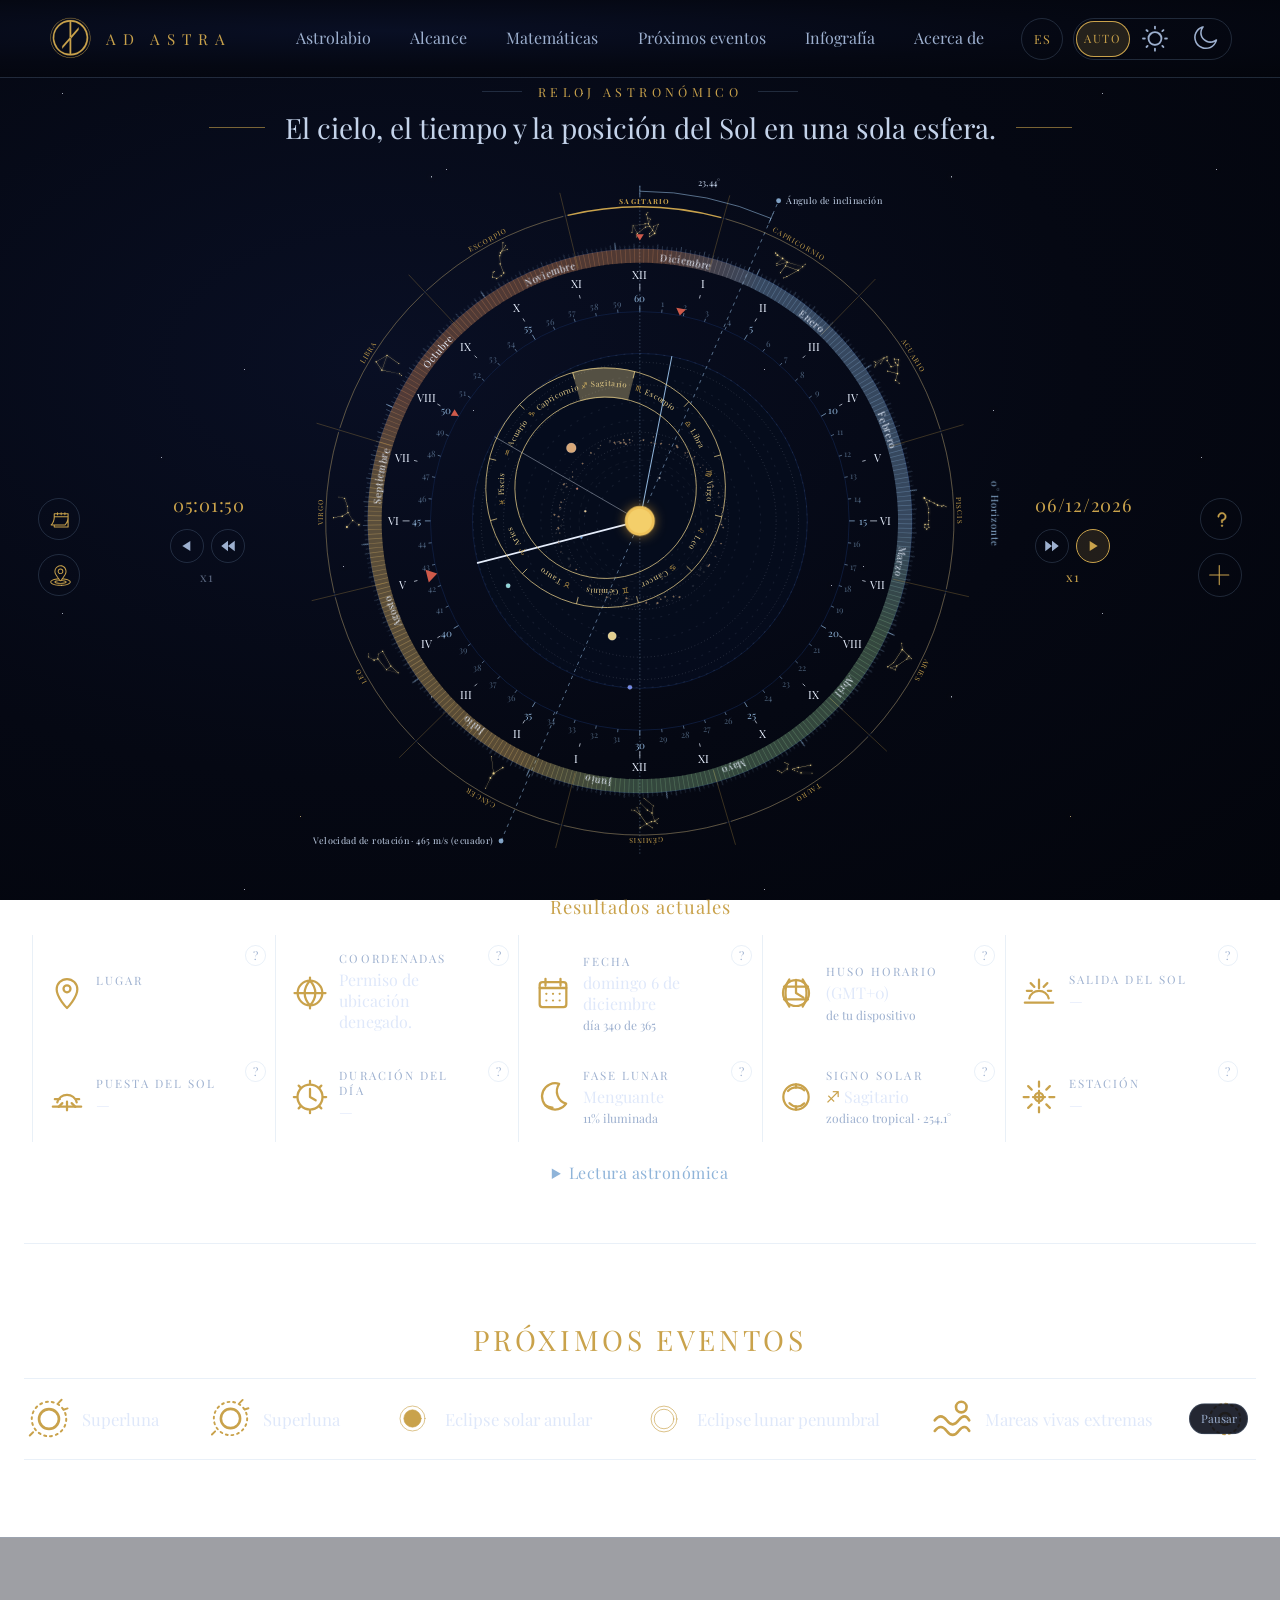
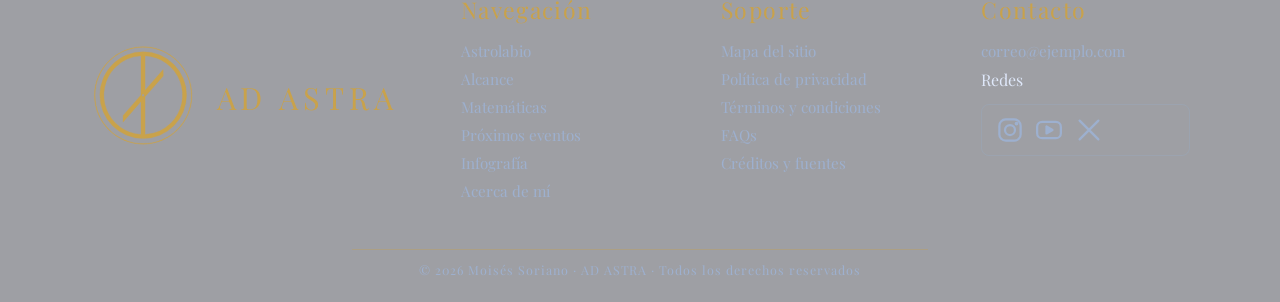
==== commit 73239d51: "feat: mapa 2d vista plana mostrando rango de visivilizacion de eclipses. feat: html basico para las " ====
--- a/index.html
+++ b/index.html
@@ -32,6 +32,7 @@
     <link rel="stylesheet" href="css/ayudas-contextuales.css" />
     <link rel="stylesheet" href="css/eclipse.css" />
     <link rel="stylesheet" href="css/vineta-eventos.css" />
+    <link rel="stylesheet" href="css/vineta-mapa.css" />
     <link rel="stylesheet" href="css/lunario.css" />
     <script src="scripts/hora-local.js" defer></script>
     <script src="scripts/hora.js" defer></script>
@@ -59,6 +60,9 @@
     <script src="scripts/lunario.js" defer></script>
     <script src="scripts/eventos-lunares.js" defer></script>
     <script src="scripts/vineta-eventos-lunares.js" defer></script>
+    <script src="scripts/mapa-datos.js" defer></script>
+    <script src="scripts/eclipse-trayecto.js" defer></script>
+    <script src="scripts/vineta-mapa-eclipse.js" defer></script>
     <script src="scripts/calendario-chino.js" defer></script>
     <script src="scripts/indicador-zodiaco.js" defer></script>
     <script src="scripts/tropicos.js" defer></script>
@@ -397,8 +401,7 @@
             <span class="pie-nombre">AD ASTRA</span>
           </a>
           <nav class="pie-bloque" aria-labelledby="pie-titulo-links">
-            <h2 id="pie-titulo-links">Links</h2>
-            <a href="#inicio">Home</a>
+            <h2 id="pie-titulo-links">Navegación</h2>
             <a href="#escenario">Astrolabio</a>
             <a href="#alcance">Alcance</a>
             <a href="#matematicas">Matemáticas</a>
--- a/css/vineta-mapa.css
+++ b/css/vineta-mapa.css
@@ -0,0 +1,48 @@
+/* css/vineta-mapa.css — viñeta del mapa del eclipse (lado izquierdo, simétrica a la tarjeta del eclipse).
+   Colores: variables de css/tema.css (--tierra-*, --acento, --luna-luz, --borde-oro, --panel, --texto*). */
+.vineta-mapa {
+  position: absolute;
+  left: 0.75rem;
+  bottom: 0.9rem;
+  z-index: 25;
+  display: grid;
+  width: 21rem;
+  gap: 0.35rem;
+  padding: 0.7rem;
+  border: 1px solid var(--borde-oro);
+  border-radius: 14px;
+  background: color-mix(in srgb, var(--panel) 82%, transparent);
+  box-shadow: 0 10px 30px rgba(0, 0, 0, 0.18);
+  -webkit-backdrop-filter: blur(14px) saturate(115%);
+  backdrop-filter: blur(14px) saturate(115%);
+  text-align: left;
+}
+.vineta-mapa[hidden] { display: none; }
+.vineta-mapa p { margin: 0; }
+.vineta-mapa-titulo { color: var(--acento); font-size: 0.78rem; letter-spacing: 0.14em; text-transform: uppercase; }
+.vineta-mapa-svg { display: block; width: 100%; aspect-ratio: 2 / 1; border: 1px solid var(--borde-oro); border-radius: 10px; background: var(--tierra-oceano-profundo); }
+.vineta-mapa-dato { color: var(--texto); font-size: 0.9rem; }
+.vineta-mapa-secundario { color: var(--texto-suave); font-size: 0.8rem; }
+.vineta-mapa-leyenda { display: flex; align-items: center; gap: 0.4rem; color: var(--texto-suave); font-size: 0.72rem; }
+.vm-clave { display: inline-block; width: 0.55rem; height: 0.55rem; border-radius: 50%; }
+.vm-clave-ahora { background: var(--acento); }
+.vm-clave-tu { margin-left: 0.5rem; background: #fff; border: 2px solid var(--tierra-atmosfera); }
+
+/* Mapa */
+.vm-oceano { fill: var(--tierra-oceano-profundo); }
+.vm-tierra { fill: var(--tierra-firme); opacity: 0.85; stroke: none; }
+.vm-grat { fill: none; stroke: #fff; stroke-width: 0.5; opacity: 0.12; vector-effect: non-scaling-stroke; }
+.vm-zona { fill: var(--acento); opacity: 0.9; }
+.vm-zona-lunar { fill: var(--luna-luz); }
+.vm-umbra { fill: var(--tierra-atmosfera); opacity: 0.8; stroke: var(--tierra-atmosfera); stroke-width: 1; vector-effect: non-scaling-stroke; }
+.vm-central { fill: none; stroke: #fff; stroke-width: 1.5; vector-effect: non-scaling-stroke; opacity: 0.9; }
+.vm-maximo { fill: none; stroke: #fff; stroke-width: 1.5; vector-effect: non-scaling-stroke; }
+.vm-marcador-punto { fill: var(--acento); stroke: #fff; stroke-width: 1.5; vector-effect: non-scaling-stroke; }
+.vm-marcador-halo { fill: none; stroke: var(--acento); stroke-width: 1.5; vector-effect: non-scaling-stroke; transform-box: fill-box; transform-origin: center; animation: vm-pulso 2s ease-out infinite; }
+.vm-tu-marca { fill: #fff; stroke: var(--tierra-atmosfera); stroke-width: 2; vector-effect: non-scaling-stroke; }
+@keyframes vm-pulso { 0% { opacity: 0.9; transform: scale(0.7); } 100% { opacity: 0; transform: scale(1.5); } }
+
+@media (max-width: 1100px) {
+  .vineta-mapa { position: static; grid-column: 1 / -1; justify-self: center; margin: 0.75rem auto 0; }
+}
+@media (prefers-reduced-motion: reduce) { .vm-marcador-halo { animation: none; opacity: 0.6; } }
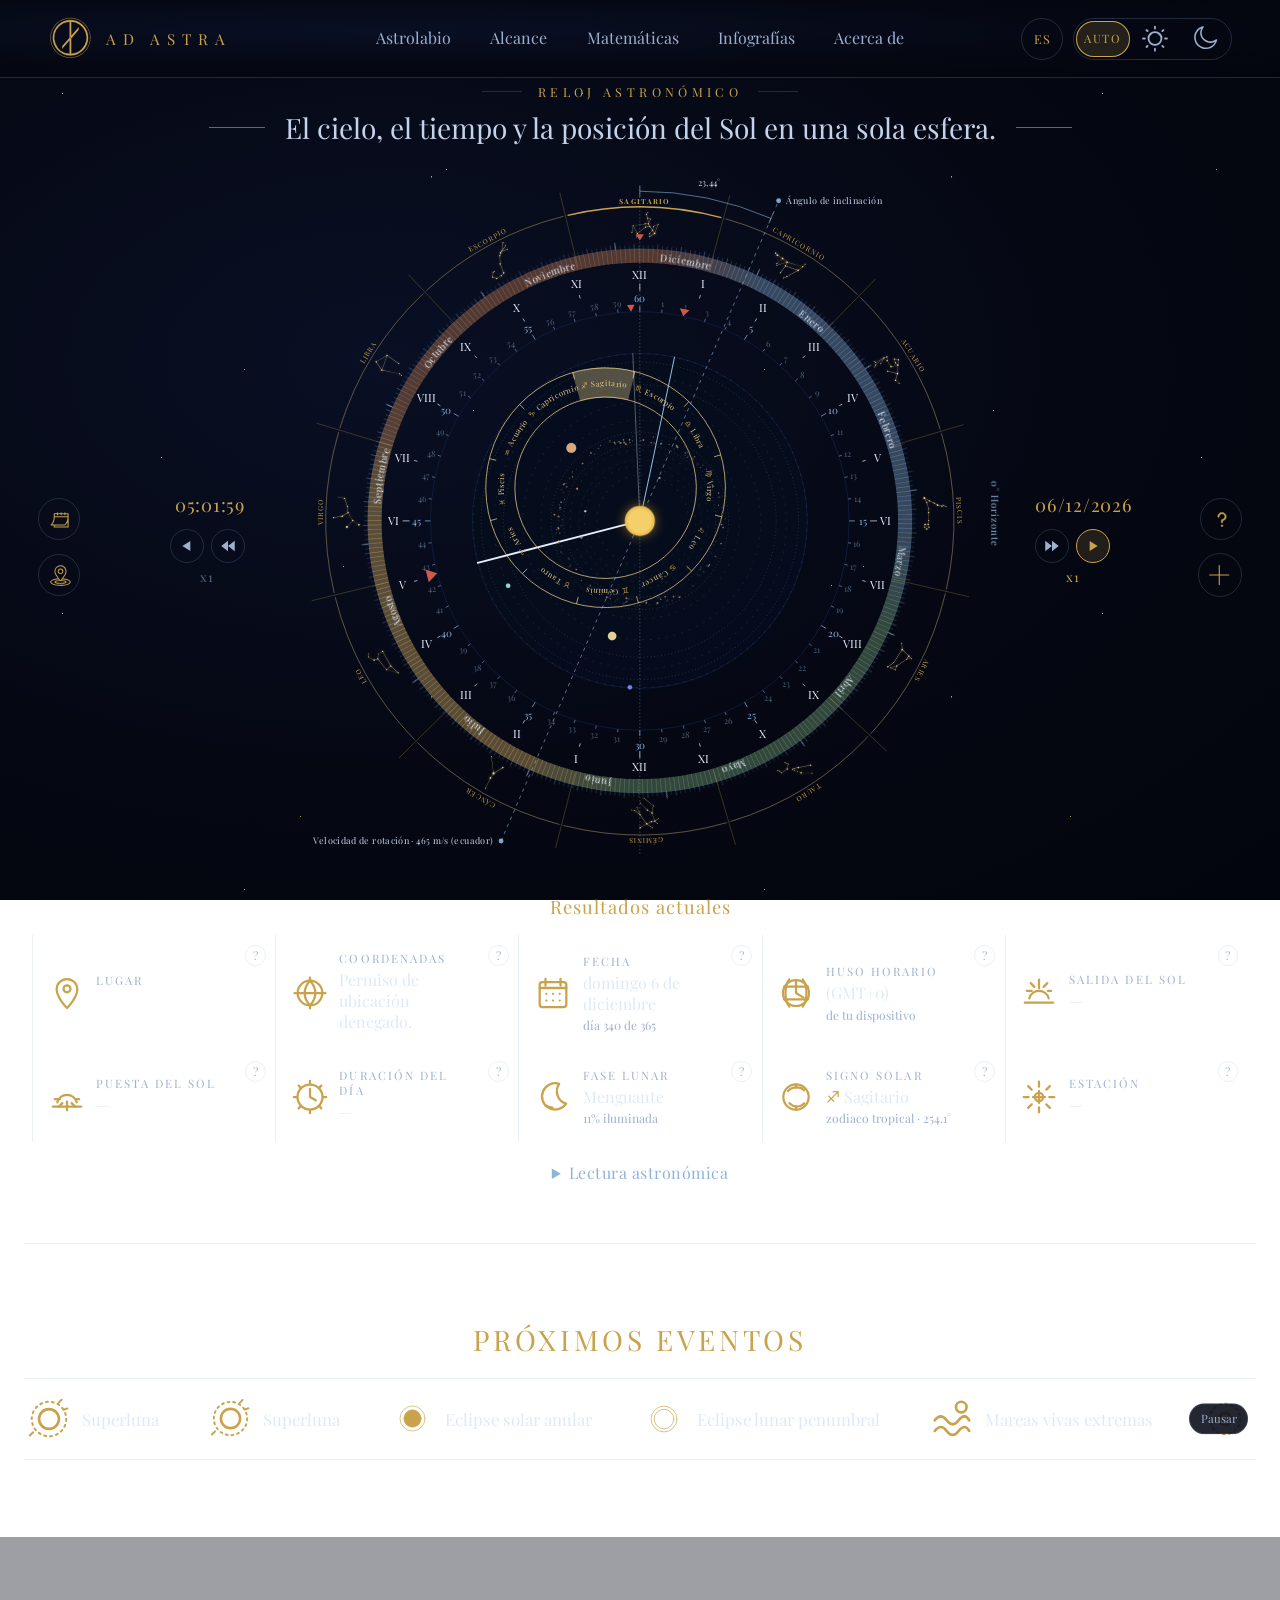
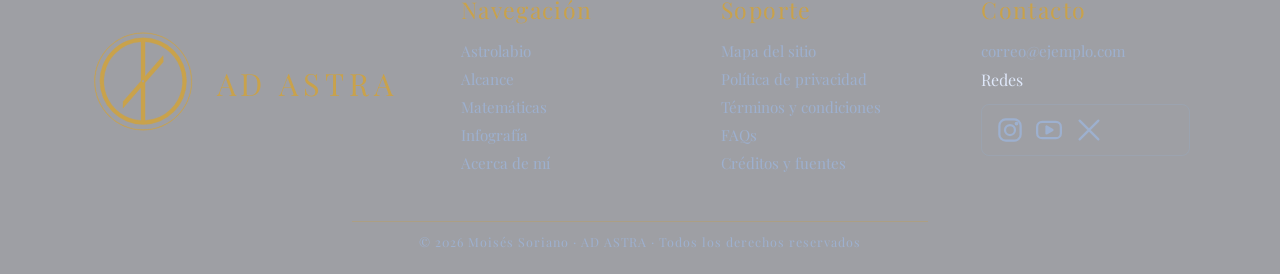
==== commit 0f216710: "feat: Capa Dia y Noche se agrego sub capa para visualizar planeta observable en el dial a simple vis" ====
--- a/index.html
+++ b/index.html
@@ -31,6 +31,7 @@
     <link rel="stylesheet" href="css/vista-sistema-solar.css" />
     <link rel="stylesheet" href="css/ayudas-contextuales.css" />
     <link rel="stylesheet" href="css/eclipse.css" />
+    <link rel="stylesheet" href="css/planetas-horizonte.css" />
     <link rel="stylesheet" href="css/vineta-eventos.css" />
     <link rel="stylesheet" href="css/vineta-mapa.css" />
     <link rel="stylesheet" href="css/lunario.css" />
@@ -54,6 +55,8 @@
     <script src="scripts/eclipses.js" defer></script>
     <script src="scripts/eclipse-vista.js" defer></script>
     <script src="scripts/eclipse-lupa.js" defer></script>
+    <script src="scripts/cuerpos-horizonte.js" defer></script>
+    <script src="scripts/planetas-horizonte.js" defer></script>
     <script src="scripts/nodos-lunares.js" defer></script>
     <script src="scripts/lunario-datos.js" defer></script>
     <script src="scripts/lunario-geometria.js" defer></script>
@@ -112,11 +115,10 @@
           <button type="button" data-enfoque="rotacion">Rotación</button>
         </nav>
         <nav class="nav-secciones" aria-label="Navegación del sitio">
-          <a href="#inicio">Astrolabio</a>
+          <a href="index.html">Astrolabio</a>
           <span>Alcance</span>
           <span>Matemáticas</span>
-          <span>Próximos eventos</span>
-          <span>Infografía</span>
+          <a href="paginas.html">Infografías</a>
           <span>Acerca de</span>
         </nav>
       <div class="cabecera-acciones">
@@ -402,10 +404,9 @@
           </a>
           <nav class="pie-bloque" aria-labelledby="pie-titulo-links">
             <h2 id="pie-titulo-links">Navegación</h2>
-            <a href="#escenario">Astrolabio</a>
+            <a href="index.html">Astrolabio</a>
             <a href="#alcance">Alcance</a>
             <a href="#matematicas">Matemáticas</a>
-            <a href="#eventos-proximos">Próximos eventos</a>
             <a href="paginas.html">Infografía</a>
             <a href="#acerca-de-mi">Acerca de mí</a>
           </nav>
--- a/css/estructura.css
+++ b/css/estructura.css
@@ -102,10 +102,10 @@
 }
 .icono-dia { -webkit-mask-image: url("../svg/iconos/iconodia.svg"); mask-image: url("../svg/iconos/iconodia.svg"); }
 .icono-noche { -webkit-mask-image: url("../svg/iconos/icononoche.svg"); mask-image: url("../svg/iconos/icononoche.svg"); }
-.icono-panel-fecha { -webkit-mask-image: url("../svg/panel control/fecha.svg"); mask-image: url("../svg/panel control/fecha.svg"); }
-.icono-panel-pregunta { -webkit-mask-image: url("../svg/panel control/pregunta.svg"); mask-image: url("../svg/panel control/pregunta.svg"); }
-.icono-panel-geolocalizacion { -webkit-mask-image: url("../svg/panel control/geolocalizacion.svg"); mask-image: url("../svg/panel control/geolocalizacion.svg"); }
-.icono-panel-masinfo { -webkit-mask-image: url("../svg/panel control/masinfo.svg"); mask-image: url("../svg/panel control/masinfo.svg"); }
+.icono-panel-fecha { -webkit-mask-image: url("../svg/panel-control/fecha.svg"); mask-image: url("../svg/panel-control/fecha.svg"); }
+.icono-panel-pregunta { -webkit-mask-image: url("../svg/panel-control/pregunta.svg"); mask-image: url("../svg/panel-control/pregunta.svg"); }
+.icono-panel-geolocalizacion { -webkit-mask-image: url("../svg/panel-control/geolocalizacion.svg"); mask-image: url("../svg/panel-control/geolocalizacion.svg"); }
+.icono-panel-masinfo { -webkit-mask-image: url("../svg/panel-control/masinfo.svg"); mask-image: url("../svg/panel-control/masinfo.svg"); }
 .control-tema-opcion.activa { background: color-mix(in srgb, var(--oro) 16%, transparent); color: var(--acento); box-shadow: inset 0 0 0 1px var(--acento); }
 ::view-transition-old(root), ::view-transition-new(root) { animation-duration: 0.7s; }
 .boton-tema:hover, .tirador:hover { background: color-mix(in srgb, var(--oro) 12%, transparent); border-color: var(--acento); }
--- a/css/constelaciones.css
+++ b/css/constelaciones.css
@@ -1,5 +1,5 @@
 /* css/constelaciones.css — aro de constelaciones y capa Zodíaco.
-   Iconos: svg/zodiaco occidental/ (constelaciones, figura, simbolo), pintados con la paleta mediante máscara.
+   Iconos: svg/zodiaco-occidental/ (constelaciones, figura, simbolo), pintados con la paleta mediante máscara.
    Astrolabio: constelaciones y divisiones. Enfoque "Zodíaco": además símbolo y figura, con glifos ampliados. */
 
 /* Pintura de los iconos (el color de cada archivo SVG se ignora; solo cuenta su forma) */
--- a/css/vista-sistema-solar.css
+++ b/css/vista-sistema-solar.css
@@ -40,13 +40,13 @@
 }
 
 .boton-vista-solar[data-vista="xy"] .icono-vista-solar {
-  -webkit-mask-image: url("../svg/panel%20control/vistaXY.svg");
-  mask-image: url("../svg/panel%20control/vistaXY.svg");
+  -webkit-mask-image: url("../svg/panel-control/vistaXY.svg");
+  mask-image: url("../svg/panel-control/vistaXY.svg");
 }
 
 .boton-vista-solar[data-vista="xz"] .icono-vista-solar {
-  -webkit-mask-image: url("../svg/panel%20control/vistaXZ.svg");
-  mask-image: url("../svg/panel%20control/vistaXZ.svg");
+  -webkit-mask-image: url("../svg/panel-control/vistaXZ.svg");
+  mask-image: url("../svg/panel-control/vistaXZ.svg");
 }
 
 #reloj.cambiando-vista-solar #capa-orbita-terrestre,
--- a/css/planetas-horizonte.css
+++ b/css/planetas-horizonte.css
@@ -0,0 +1,7 @@
+/* css/planetas-horizonte.css — planetas visibles en el dial de Día y noche (los colores de cada planeta salen de planetas.js) */
+#capa-planetas-horizonte { pointer-events: none; }
+.planeta-horizonte { display: none; transition: opacity 0.4s ease; }
+.planeta-horizonte.visible { display: inline; }
+.planeta-halo { opacity: 0.22; }
+.planeta-punto { filter: drop-shadow(0 0 4px #fff); stroke: rgba(255, 255, 255, 0.7); stroke-width: 0.8; }
+.planeta-etiqueta { fill: var(--oro); font-family: var(--fuente); font-size: 22px; letter-spacing: 0.04em; }
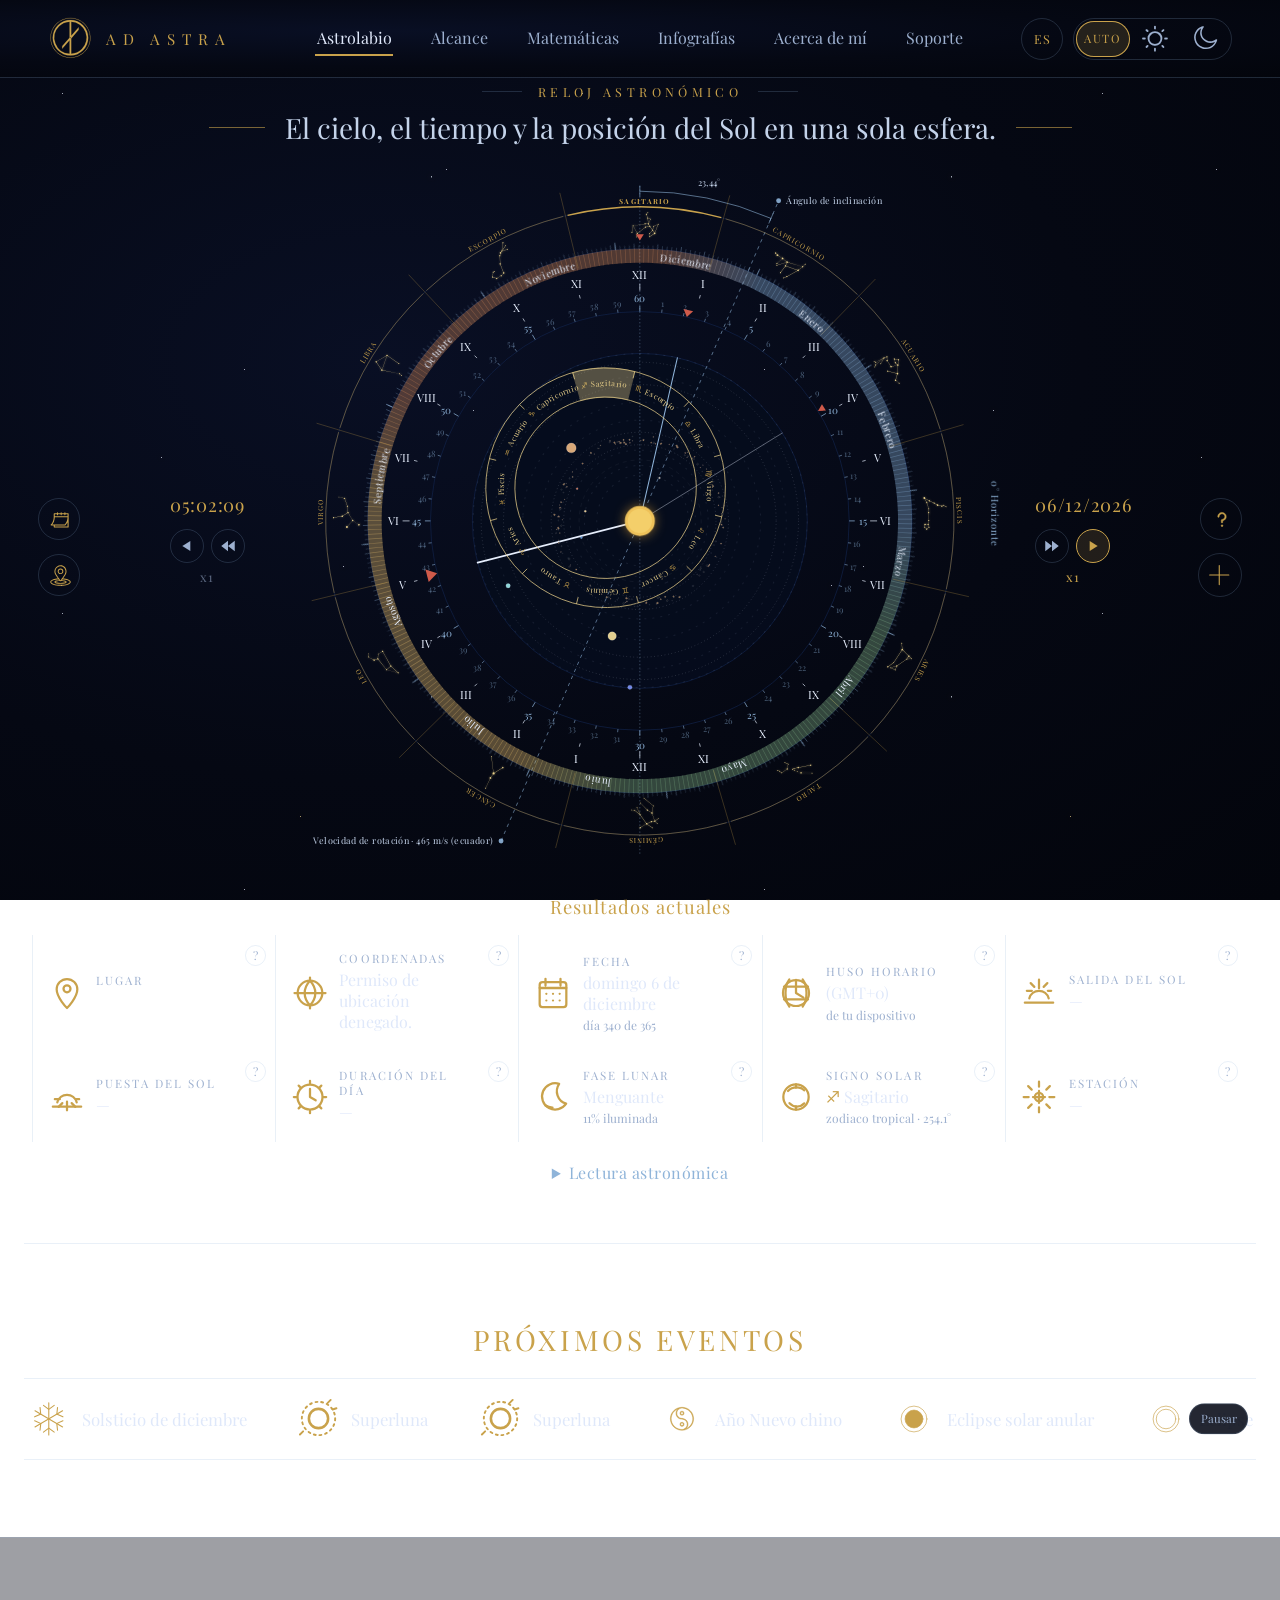
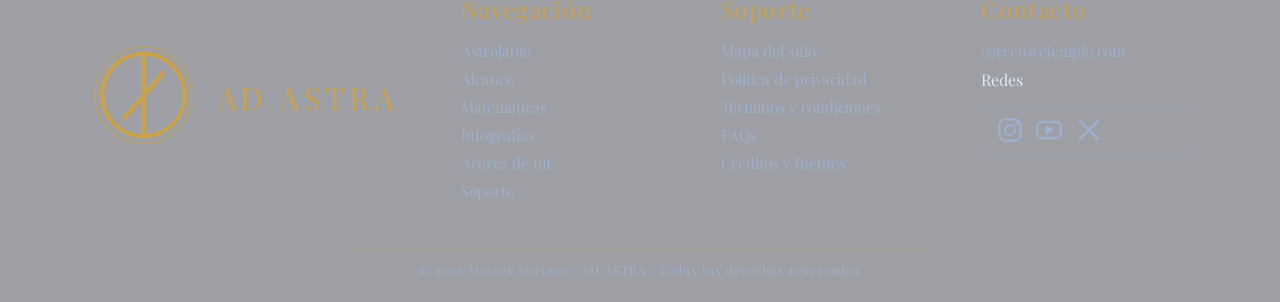
==== commit a29d30ed: "Fix: Corregido el responsive para 18 tamaños de 1920×1000 a 360×740). Feat: añadidos los paneles lat" ====
--- a/index.html
+++ b/index.html
@@ -32,6 +32,7 @@
     <link rel="stylesheet" href="css/ayudas-contextuales.css" />
     <link rel="stylesheet" href="css/eclipse.css" />
     <link rel="stylesheet" href="css/planetas-horizonte.css" />
+    <link rel="stylesheet" href="css/vinetas-eventos.css" />
     <link rel="stylesheet" href="css/vineta-eventos.css" />
     <link rel="stylesheet" href="css/vineta-mapa.css" />
     <link rel="stylesheet" href="css/lunario.css" />
@@ -54,6 +55,7 @@
     <script src="scripts/efemerides-precisas.js" defer></script>
     <script src="scripts/eclipses.js" defer></script>
     <script src="scripts/eclipse-vista.js" defer></script>
+    <script src="scripts/vinetas-eventos.js" defer></script>
     <script src="scripts/eclipse-lupa.js" defer></script>
     <script src="scripts/cuerpos-horizonte.js" defer></script>
     <script src="scripts/planetas-horizonte.js" defer></script>
@@ -62,6 +64,7 @@
     <script src="scripts/lunario-geometria.js" defer></script>
     <script src="scripts/lunario.js" defer></script>
     <script src="scripts/eventos-lunares.js" defer></script>
+    <script src="scripts/eventos-astronomicos.js" defer></script>
     <script src="scripts/vineta-eventos-lunares.js" defer></script>
     <script src="scripts/mapa-datos.js" defer></script>
     <script src="scripts/eclipse-trayecto.js" defer></script>
@@ -76,6 +79,7 @@
     <script src="scripts/analema.js" defer></script>
     <script src="scripts/panel-resultados.js" defer></script>
     <script src="scripts/panel-planetas.js" defer></script>
+    <script src="scripts/panel-lecturas-capas.js" defer></script>
     <script src="scripts/panel-informacion-capas.js" defer></script>
     <script src="scripts/enfoque-capas.js" defer></script>
     <script src="scripts/constelaciones.js" defer></script>
@@ -115,11 +119,12 @@
           <button type="button" data-enfoque="rotacion">Rotación</button>
         </nav>
         <nav class="nav-secciones" aria-label="Navegación del sitio">
-          <a href="index.html">Astrolabio</a>
-          <span>Alcance</span>
-          <span>Matemáticas</span>
-          <a href="paginas.html">Infografías</a>
-          <span>Acerca de</span>
+          <a href="index.html" class="activa" aria-current="page">Astrolabio</a>
+          <a href="paginas/alcance.html">Alcance</a>
+          <a href="paginas/matematicas.html">Matemáticas</a>
+          <a href="paginas/infografias.html">Infografías</a>
+          <a href="paginas/acerca-de.html">Acerca de mí</a>
+          <a href="paginas/soporte.html">Soporte</a>
         </nav>
       <div class="cabecera-acciones">
         <button type="button" id="boton-idioma" class="boton-tema boton-idioma" title="Cambiar idioma" aria-label="Cambiar idioma">ES</button>
@@ -145,7 +150,7 @@
           <button type="button" id="boton-planetas" class="tirador tirador-der" title="Sistema solar" aria-label="Sistema solar" aria-controls="cajon-planetas" aria-expanded="false">
             <span class="icono-svg icono-panel-pregunta" aria-hidden="true"></span>
           </button>
-          <a id="boton-masinfo" class="tirador tirador-der tirador-secundario" href="paginas.html" title="Infografía" aria-label="Ir a Infografía">
+          <a id="boton-masinfo" class="tirador tirador-der tirador-secundario" href="paginas/infografias.html" title="Infografía" aria-label="Ir a Infografía">
             <span class="icono-svg icono-panel-masinfo" aria-hidden="true"></span>
           </a>
           <button type="button" id="boton-vista-solar" class="boton-vista-solar" data-vista="xy" aria-label="Cambiar a vista XZ" title="Vista XY · cambiar a XZ" aria-pressed="false" hidden>
@@ -241,6 +246,72 @@
                   <div><dt>Próximo cambio de signo</dt><dd id="dato-cambio-zodiaco">—</dd></div>
                 </dl>
                 <p class="nota-planetas">El zodíaco tropical divide la eclíptica en doce sectores iguales de 30°, contados desde el equinoccio de marzo. La figura identifica el sector activo; las constelaciones reales tienen límites y tamaños distintos.</p>
+              </div>
+              <div id="contenido-panel-lunario" class="lecturas-capa" hidden>
+                <div>
+                  <h4>Estado de la Luna</h4>
+                  <dl>
+                    <div><dt>Fase</dt><dd id="dato-lunario-fase">—</dd></div>
+                    <div><dt>Iluminación</dt><dd id="dato-lunario-iluminacion">—</dd></div>
+                    <div><dt>Edad lunar</dt><dd id="dato-lunario-edad">—</dd></div>
+                    <div><dt>Distancia</dt><dd id="dato-lunario-distancia">—</dd></div>
+                    <div><dt>Mareas</dt><dd id="dato-lunario-mareas">—</dd></div>
+                  </dl>
+                  <p class="nota-planetas">La edad cuenta los días desde la última luna nueva; un ciclo completo dura unos 29,5 días. La Luna es más grande y brillante cerca del perigeo, y las mareas son vivas cuando Sol, Tierra y Luna se alinean.</p>
+                </div>
+                <div>
+                  <h4>Próximas fases y eclipses</h4>
+                  <dl>
+                    <div><dt>Próxima luna nueva</dt><dd id="dato-lunario-proxima-nueva">—</dd></div>
+                    <div><dt>Próxima luna llena</dt><dd id="dato-lunario-proxima-llena">—</dd></div>
+                    <div><dt>Temporada de eclipses</dt><dd id="dato-lunario-eclipses">—</dd></div>
+                  </dl>
+                  <p class="nota-planetas">Los eclipses solo ocurren en luna nueva o llena cuando la Luna está cerca de uno de los nodos, los puntos donde su órbita cruza la eclíptica.</p>
+                </div>
+              </div>
+              <div id="contenido-panel-calendario" class="lecturas-capa" hidden>
+                <div>
+                  <h4>Calendario gregoriano</h4>
+                  <dl>
+                    <div><dt>Fecha</dt><dd id="dato-calendario-fecha">—</dd></div>
+                    <div><dt>Día del año</dt><dd id="dato-calendario-dia-anio">—</dd></div>
+                    <div><dt>Año bisiesto</dt><dd id="dato-calendario-bisiesto">—</dd></div>
+                    <div><dt>Estación</dt><dd id="dato-calendario-estacion">—</dd></div>
+                    <div><dt id="dato-calendario-hito">Próximo hito</dt><dd id="dato-calendario-hito-fecha">—</dd></div>
+                  </dl>
+                  <p class="nota-planetas">Las estaciones astronómicas empiezan en los equinoccios y solsticios, cuando el Sol alcanza longitudes eclípticas de 0°, 90°, 180° y 270°. En el hemisferio sur los nombres se invierten.</p>
+                </div>
+                <div>
+                  <h4>Calendario chino</h4>
+                  <dl>
+                    <div><dt>Año lunar</dt><dd id="dato-calendario-chino">—</dd></div>
+                    <div><dt>Avance del año</dt><dd id="dato-calendario-chino-avance">—</dd></div>
+                    <div><dt>Próximo Año Nuevo</dt><dd id="dato-calendario-chino-nuevo">—</dd></div>
+                  </dl>
+                  <p class="nota-planetas">El año chino empieza con la segunda luna nueva tras el solsticio de diciembre (fecha de Pekín). Cada año combina uno de los 12 animales con uno de los 5 elementos, en un ciclo de 60 años.</p>
+                </div>
+              </div>
+              <div id="contenido-panel-rotacion" class="lecturas-capa" hidden>
+                <div>
+                  <h4>Rotación en este instante</h4>
+                  <dl>
+                    <div><dt>Punto subsolar</dt><dd id="dato-rotacion-subsolar">—</dd></div>
+                    <div><dt>Velocidad en tu latitud</dt><dd id="dato-rotacion-velocidad">—</dd></div>
+                    <div><dt>Hora sideral</dt><dd id="dato-rotacion-sideral">—</dd></div>
+                  </dl>
+                  <p class="nota-planetas">El punto subsolar es donde el Sol está en el cenit: se desplaza hacia el oeste unos 15° cada hora. La velocidad lineal es máxima en el ecuador y cae con el coseno de la latitud.</p>
+                </div>
+                <div>
+                  <h4>Datos fijos</h4>
+                  <dl>
+                    <div><dt>Día sideral</dt><dd>23 h 56 min 4 s</dd></div>
+                    <div><dt>Día solar medio</dt><dd>24 h</dd></div>
+                    <div><dt>Velocidad angular</dt><dd>15,04 °/h</dd></div>
+                    <div><dt>Velocidad en el ecuador</dt><dd>465,1 m/s</dd></div>
+                    <div><dt>Inclinación del eje</dt><dd>23,44°</dd></div>
+                  </dl>
+                  <p class="nota-planetas">El día sideral mide una vuelta respecto a las estrellas; el solar necesita unos 4 minutos más, porque la Tierra también avanza en su órbita.</p>
+                </div>
               </div>
               <div id="datos-panel-capa"></div>
             </section>
@@ -405,10 +476,11 @@
           <nav class="pie-bloque" aria-labelledby="pie-titulo-links">
             <h2 id="pie-titulo-links">Navegación</h2>
             <a href="index.html">Astrolabio</a>
-            <a href="#alcance">Alcance</a>
-            <a href="#matematicas">Matemáticas</a>
-            <a href="paginas.html">Infografía</a>
-            <a href="#acerca-de-mi">Acerca de mí</a>
+            <a href="paginas/alcance.html">Alcance</a>
+            <a href="paginas/matematicas.html">Matemáticas</a>
+            <a href="paginas/infografias.html">Infografías</a>
+            <a href="paginas/acerca-de.html">Acerca de mí</a>
+            <a href="paginas/soporte.html">Soporte</a>
           </nav>
           <nav class="pie-bloque" aria-labelledby="pie-titulo-soporte">
             <h2 id="pie-titulo-soporte">Soporte</h2>
--- a/css/estructura.css
+++ b/css/estructura.css
@@ -10,12 +10,15 @@
   font-family: var(--fuente);
 }
  
-#contenedor-app { display: block; }
+#contenedor-app { display: block; width: 100%; }
  
 main { display: block; width: 100%; margin: 0; padding: 0; }
 
 .contenido-pagina {
   width: min(calc(100% - 2rem), 1120px);
+  margin: clamp(1.5rem, 4vh, 3rem) auto clamp(3rem, 8vh, 6rem);
+}
+.contenido-pagina:empty {
   min-height: min(58vh, 560px);
   margin: clamp(3rem, 8vh, 6rem) auto;
   border: 1px dashed var(--linea);
@@ -54,16 +57,23 @@
   cursor: pointer;
   transition: color 0.2s, border-color 0.2s;
 }
-.nav-capas button:hover { color: var(--texto); }
-.nav-capas button.activa { color: var(--texto); border-bottom-color: var(--acento); }
+.nav-capas button.activa,
+.nav-secciones > .activa,
+.nav-secciones > [aria-current="page"] {
+  color: var(--texto);
+  border-bottom-color: var(--acento);
+}
 .nav-secciones { display: none; gap: clamp(0.75rem, 3vw, 2.25rem); white-space: nowrap; }
 .nav-secciones > * {
   padding: 0.4rem 0.1rem;
+  background: none;
+  border: 0;
   border-bottom: 2px solid transparent;
   color: var(--texto-suave);
   font: inherit;
   font-size: 1rem;
   text-decoration: none;
+  cursor: pointer;
   transition: color 0.2s, border-color 0.2s;
 }
 .nav-secciones > *:hover { color: var(--texto); }
@@ -354,9 +364,9 @@
   .panel-izq { left: 0.5rem; } .panel-der { right: 0.5rem; }
 }
 
-@media (min-width: 801px) and (max-width: 1100px) {
-  .cabecera.menu-secciones { grid-template-columns: 1fr auto; row-gap: 0.6rem; }
-  .cabecera.menu-secciones .nav-secciones { grid-column: 1 / -1; grid-row: 2; justify-content: center; flex-wrap: wrap; white-space: normal; }
+@media (min-width: 801px) and (max-width: 1250px) {
+  .cabecera { grid-template-columns: 1fr auto; row-gap: 0.6rem; }
+  .nav-capas, .nav-secciones { grid-column: 1 / -1; grid-row: 2; justify-content: center; flex-wrap: wrap; white-space: normal; }
 }
 
 @media (max-width: 1100px) {
@@ -405,6 +415,8 @@
   #cajon-planetas.abierto { transform: translateX(-50%); }
   #cajon-viajero,
   #panel-geolocalizacion {
+    right: auto;
+    width: min(26rem, calc(100% - 1rem)); /* paneles de formulario: no estirarlos a todo el ancho */
     background: color-mix(in srgb, var(--superficie) 78%, transparent);
     border: 1px solid var(--borde-oro);
     border-radius: 20px;
--- a/css/eclipse.css
+++ b/css/eclipse.css
@@ -18,10 +18,6 @@
 }
 
 .etiqueta-eclipse {
-  position: absolute;
-  right: 0.75rem;
-  bottom: 0.9rem;
-  z-index: 25;
   display: flex;
   max-width: 21rem;
   align-items: center;
@@ -45,9 +41,6 @@
 .etiqueta-eclipse-aviso { color: var(--texto-suave); font-size: 0.74rem; font-style: italic; }
 .etiqueta-eclipse-aviso[hidden] { display: none; }
 
-@media (max-width: 1100px) {
-  .etiqueta-eclipse { position: static; grid-column: 1 / -1; justify-self: center; margin: 0.75rem auto 0; }
-}
 @media (prefers-reduced-motion: reduce) {
   #capa-eclipse.activo .halo-eclipse { animation: none; opacity: 0.7; }
 }
--- a/css/vinetas-eventos.css
+++ b/css/vinetas-eventos.css
@@ -0,0 +1,32 @@
+/* css/vinetas-eventos.css — contenedor de las viñetas emergentes (eclipse, evento lunar, mapa del eclipse).
+   Lo crea scripts/vinetas-eventos.js justo debajo de #escenario. Dos modos:
+   .modo-debajo   (por defecto)  fila centrada bajo el reloj.
+   .modo-rincones (solo si hay hueco) columnas izquierda/derecha sobre el escenario: el contenedor mide 0 de alto y su borde es el fondo del escenario. */
+#vinetas-eventos { position: relative; z-index: 25; width: 100%; box-sizing: border-box; }
+.vinetas-col { display: flex; flex-direction: column; gap: 0.6rem; }
+.vinetas-col:not(:has(> :not([hidden]))) { display: none; }
+
+/* Debajo: el mapa a la izquierda y las tarjetas del eclipse/evento apiladas a su derecha; si no caben, la segunda columna baja */
+.modo-debajo {
+  display: flex;
+  flex-wrap: wrap;
+  align-items: flex-start;
+  justify-content: center;
+  gap: 0.6rem 0.75rem;
+  padding: 0.75rem 0.75rem 0;
+}
+.modo-debajo:not(:has(> .vinetas-col > :not([hidden]))) { display: none; }
+.modo-debajo .vinetas-col { max-width: 100%; align-items: stretch; }
+.modo-debajo .vinetas-col > * { max-width: min(21rem, 100%); }
+
+.modo-rincones { height: 0; pointer-events: none; }
+.modo-rincones .vinetas-col {
+  position: absolute;
+  bottom: 0.9rem;
+  display: flex;
+  flex-direction: column;
+  gap: 0.6rem;
+}
+.modo-rincones .vinetas-izq { left: 0.75rem; align-items: flex-start; }
+.modo-rincones .vinetas-der { right: 0.75rem; align-items: flex-end; }
+.modo-rincones .vinetas-col > * { pointer-events: auto; }
--- a/css/vineta-mapa.css
+++ b/css/vineta-mapa.css
@@ -1,10 +1,6 @@
 /* css/vineta-mapa.css — viñeta del mapa del eclipse (lado izquierdo, simétrica a la tarjeta del eclipse).
    Colores: variables de css/tema.css (--tierra-*, --acento, --luna-luz, --borde-oro, --panel, --texto*). */
 .vineta-mapa {
-  position: absolute;
-  left: 0.75rem;
-  bottom: 0.9rem;
-  z-index: 25;
   display: grid;
   width: 21rem;
   gap: 0.35rem;
@@ -42,7 +38,4 @@
 .vm-tu-marca { fill: #fff; stroke: var(--tierra-atmosfera); stroke-width: 2; vector-effect: non-scaling-stroke; }
 @keyframes vm-pulso { 0% { opacity: 0.9; transform: scale(0.7); } 100% { opacity: 0; transform: scale(1.5); } }
 
-@media (max-width: 1100px) {
-  .vineta-mapa { position: static; grid-column: 1 / -1; justify-self: center; margin: 0.75rem auto 0; }
-}
-@media (prefers-reduced-motion: reduce) { .vm-marcador-halo { animation: none; opacity: 0.6; } }+@media (prefers-reduced-motion: reduce) { .vm-marcador-halo { animation: none; opacity: 0.6; } }
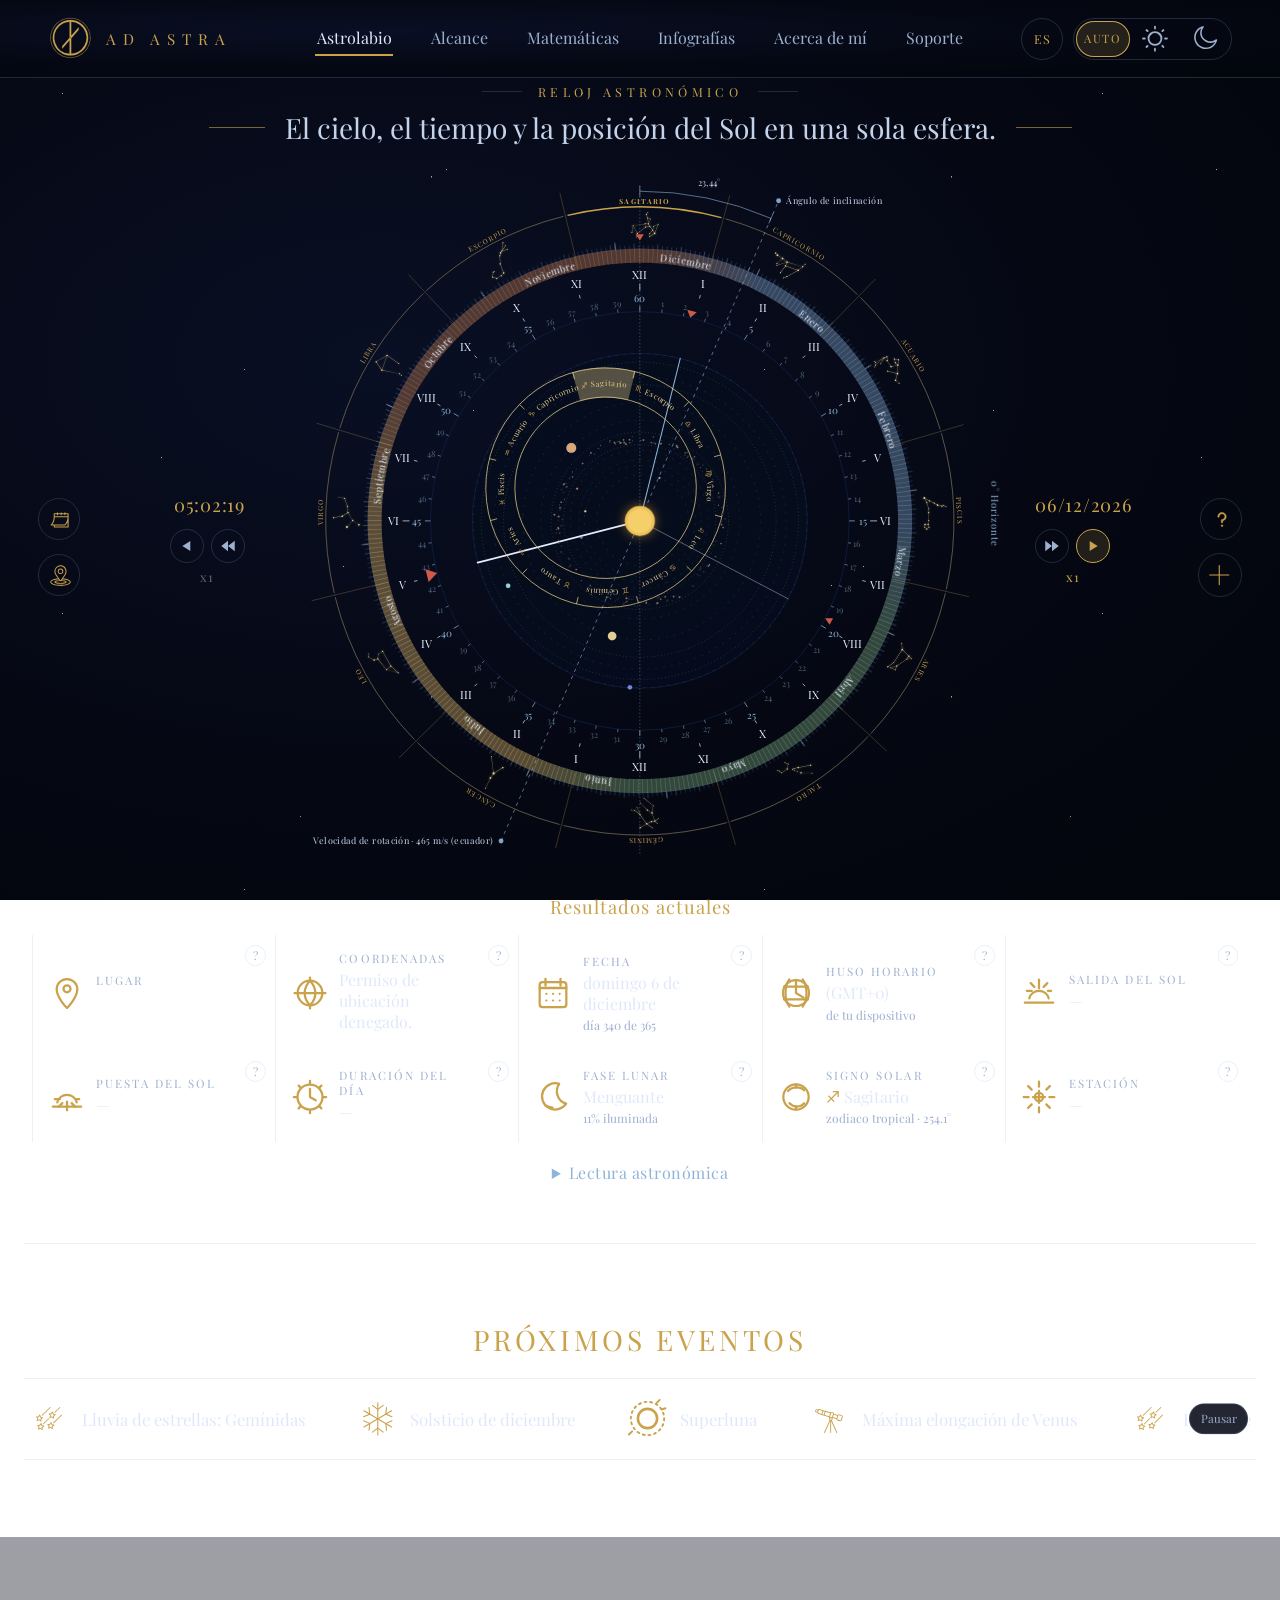
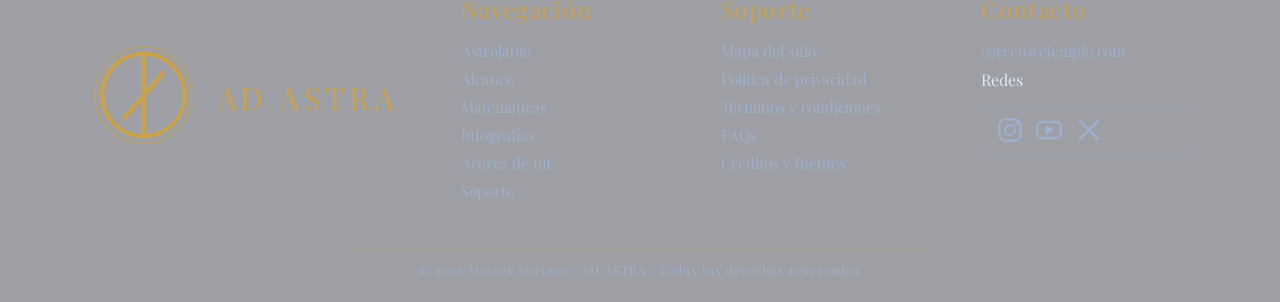
==== commit 75eb6b84: "Feat: se agregaron mas eventos: Lluvias de estrellas, Cometas y elongaciones planetarias maximas" ====
--- a/index.html
+++ b/index.html
@@ -65,6 +65,10 @@
     <script src="scripts/lunario.js" defer></script>
     <script src="scripts/eventos-lunares.js" defer></script>
     <script src="scripts/eventos-astronomicos.js" defer></script>
+    <script src="scripts/eventos-lluvias.js" defer></script>
+    <script src="scripts/eventos-observacion.js" defer></script>
+    <script src="scripts/eventos-cometas.js" defer></script>
+    <script src="scripts/eventos-alineacion.js" defer></script>
     <script src="scripts/vineta-eventos-lunares.js" defer></script>
     <script src="scripts/mapa-datos.js" defer></script>
     <script src="scripts/eclipse-trayecto.js" defer></script>
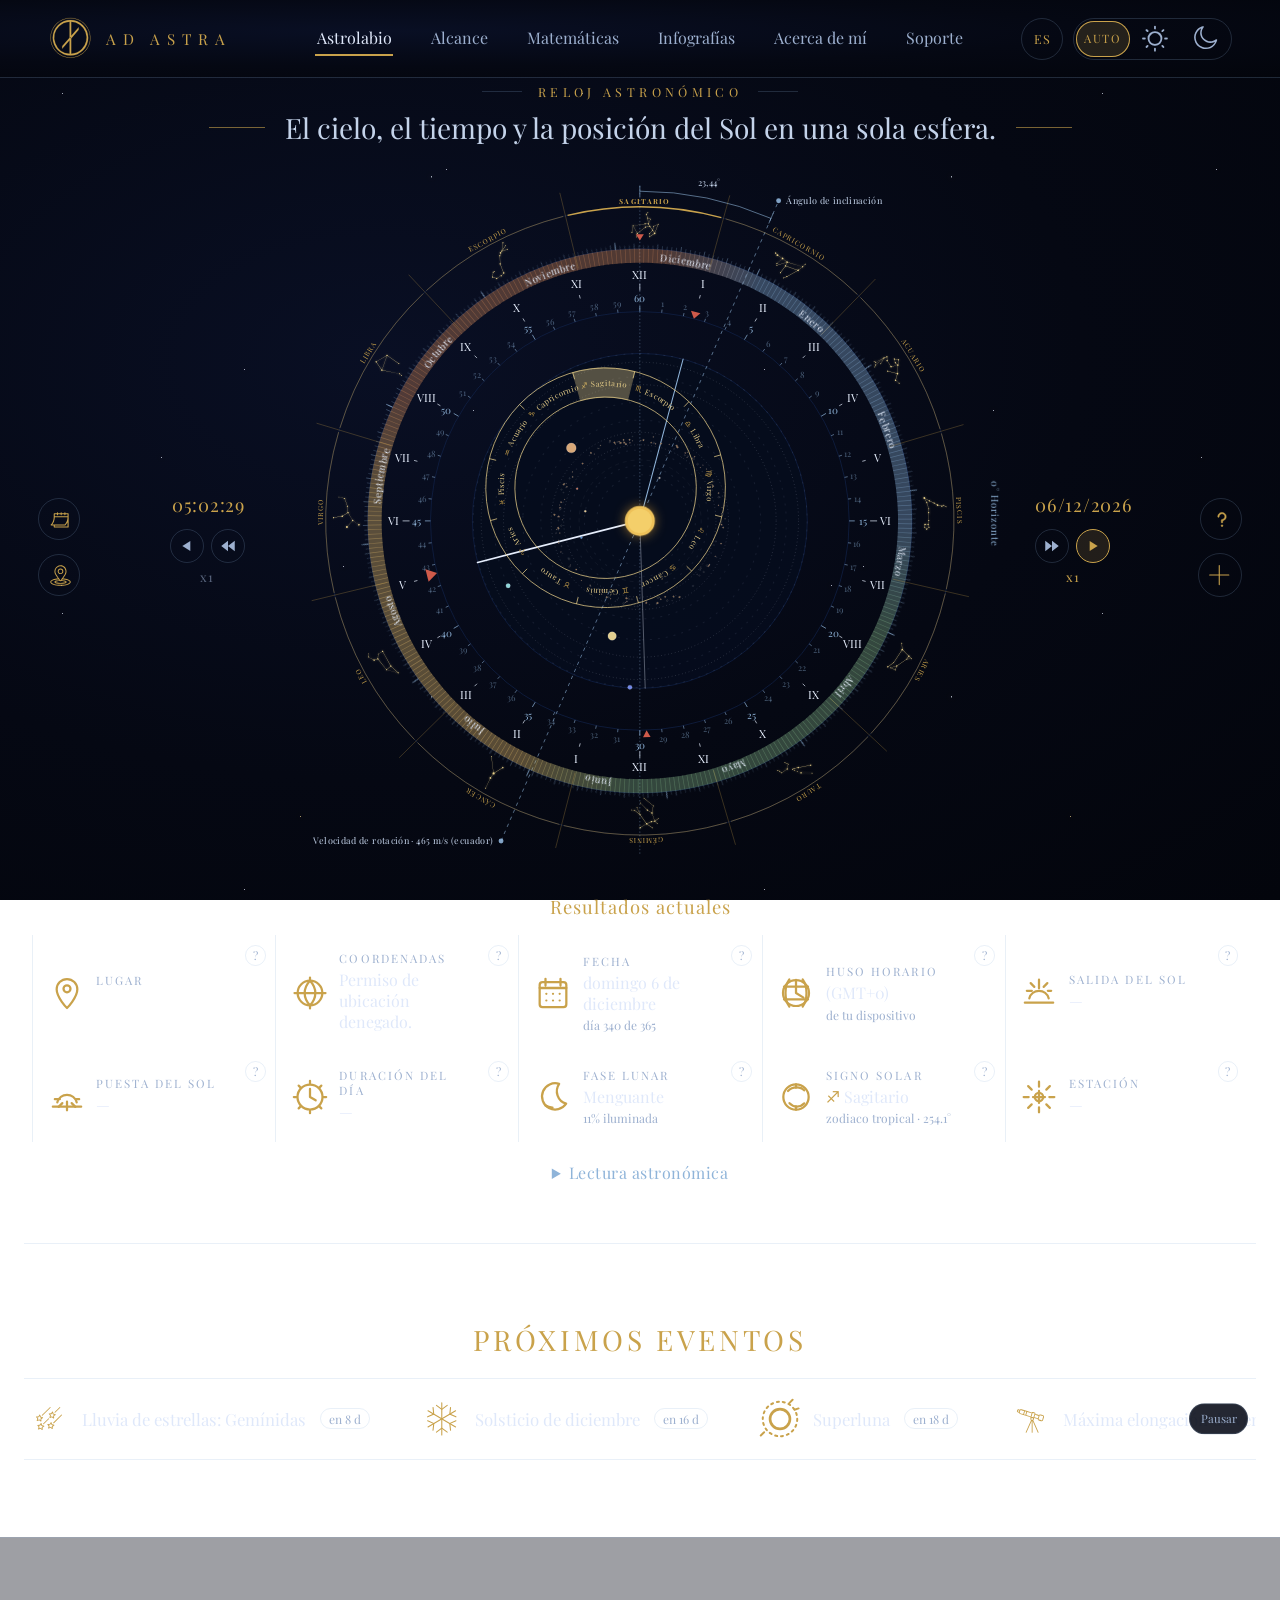
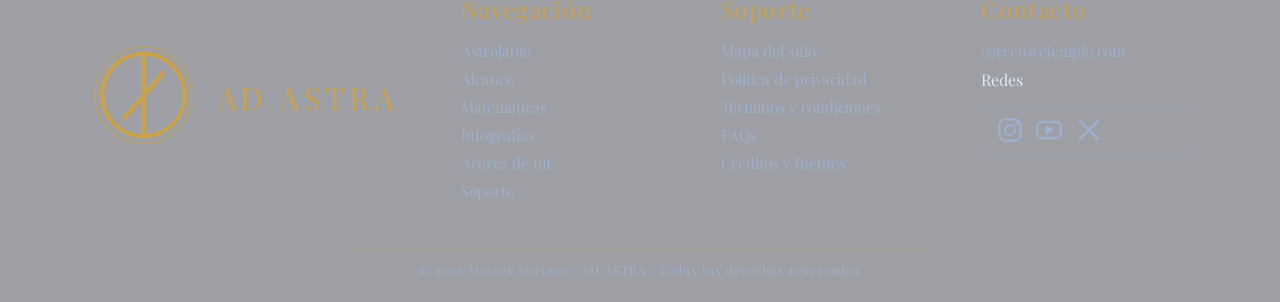
==== commit 96520bb6: "Fix: el carrusel de eventos ya es controlable la velocidad. Feat: viñetas de ifnromacion creadas al " ====
--- a/index.html
+++ b/index.html
@@ -33,6 +33,7 @@
     <link rel="stylesheet" href="css/eclipse.css" />
     <link rel="stylesheet" href="css/planetas-horizonte.css" />
     <link rel="stylesheet" href="css/vinetas-eventos.css" />
+    <link rel="stylesheet" href="css/evento-detalle.css" />
     <link rel="stylesheet" href="css/vineta-eventos.css" />
     <link rel="stylesheet" href="css/vineta-mapa.css" />
     <link rel="stylesheet" href="css/lunario.css" />
@@ -97,6 +98,8 @@
     <script src="scripts/main.js" defer></script>
     <script src="scripts/nav-scroll.js" defer></script>
     <script src="scripts/paneles-laterales.js" defer></script>
+    <script src="scripts/evento-visibilidad.js" defer></script>
+    <script src="scripts/evento-detalle.js" defer></script>
     <script src="scripts/datos-infografias.js" defer></script>
     <script src="scripts/infografias.js" defer></script>
   </head>
--- a/css/evento-detalle.css
+++ b/css/evento-detalle.css
@@ -0,0 +1,26 @@
+/* css/evento-detalle.css — viñeta de detalle de un evento del carrusel y pastilla "viendo en el reloj". Colores: solo variables de css/tema.css. */
+.evento-ticker-cuenta { margin-left: 0.15rem; padding: 0.1rem 0.5rem; border: 1px solid var(--linea); border-radius: 999px; color: var(--texto-suave); font-size: 0.75rem; white-space: nowrap; }
+.evento-ticker-cuenta:empty { display: none; }
+.evento-ticker-item { cursor: pointer; }
+
+#evento-detalle { position: fixed; z-index: 70; box-sizing: border-box; width: min(22rem, calc(100vw - 1rem)); padding: 1rem 1.1rem 1.1rem; border: 1px solid var(--linea); border-radius: 0.8rem; background: var(--panel); color: var(--texto); box-shadow: var(--sombra); backdrop-filter: blur(8px); }
+#evento-detalle[hidden] { display: none; }
+#evento-detalle .ed-cerrar { position: absolute; top: 0.4rem; right: 0.5rem; border: 0; background: none; color: var(--texto-suave); font-size: 1.4rem; line-height: 1; cursor: pointer; }
+#evento-detalle .ed-cab { display: flex; align-items: center; gap: 0.75rem; padding-right: 1.5rem; }
+#evento-detalle .ed-titulo { margin: 0; font-size: 1.05rem; line-height: 1.25; }
+#evento-detalle .ed-cuenta { margin: 0.15rem 0 0; color: var(--acento); font-size: 0.85rem; }
+#evento-detalle p { margin: 0.7rem 0 0; font-size: 0.9rem; line-height: 1.4; }
+#evento-detalle .ed-fecha { color: var(--texto-suave); }
+#evento-detalle .ed-vis { display: flex; flex-direction: column; gap: 0.15rem; padding-top: 0.6rem; border-top: 1px solid var(--linea); }
+#evento-detalle .ed-vis-etq { color: var(--texto-suave); font-size: 0.75rem; letter-spacing: 0.04em; text-transform: uppercase; }
+#evento-detalle .ed-vis-val[data-estado="si"] { color: var(--tropico-cancer); }
+#evento-detalle .ed-vis-val[data-estado="regular"] { color: var(--acento); }
+#evento-detalle .ed-vis-val[data-estado="no"] { color: var(--alerta); }
+#evento-detalle .ed-vis-val[data-estado="reloj"] { color: var(--hielo); }
+#evento-detalle .ed-ver { margin-top: 0.9rem; width: 100%; padding: 0.55rem; border: 1px solid var(--borde-oro); border-radius: 0.5rem; background: none; color: var(--acento); font: inherit; cursor: pointer; }
+#evento-detalle .ed-ver:hover, #evento-detalle .ed-ver:focus-visible { background: var(--acento); color: var(--superficie); }
+
+#evento-en-reloj { position: fixed; z-index: 70; left: 50%; bottom: 1rem; transform: translateX(-50%); display: flex; align-items: center; gap: 0.75rem; max-width: calc(100vw - 1rem); padding: 0.45rem 0.6rem 0.45rem 1rem; border: 1px solid var(--borde-oro); border-radius: 999px; background: var(--panel); color: var(--texto); box-shadow: var(--sombra); font-size: 0.85rem; }
+#evento-en-reloj[hidden] { display: none; }
+#evento-en-reloj .ep-texto { overflow: hidden; text-overflow: ellipsis; white-space: nowrap; }
+#evento-en-reloj .ep-volver { flex: none; padding: 0.25rem 0.75rem; border: 1px solid var(--borde-oro); border-radius: 999px; background: none; color: var(--acento); font: inherit; cursor: pointer; }
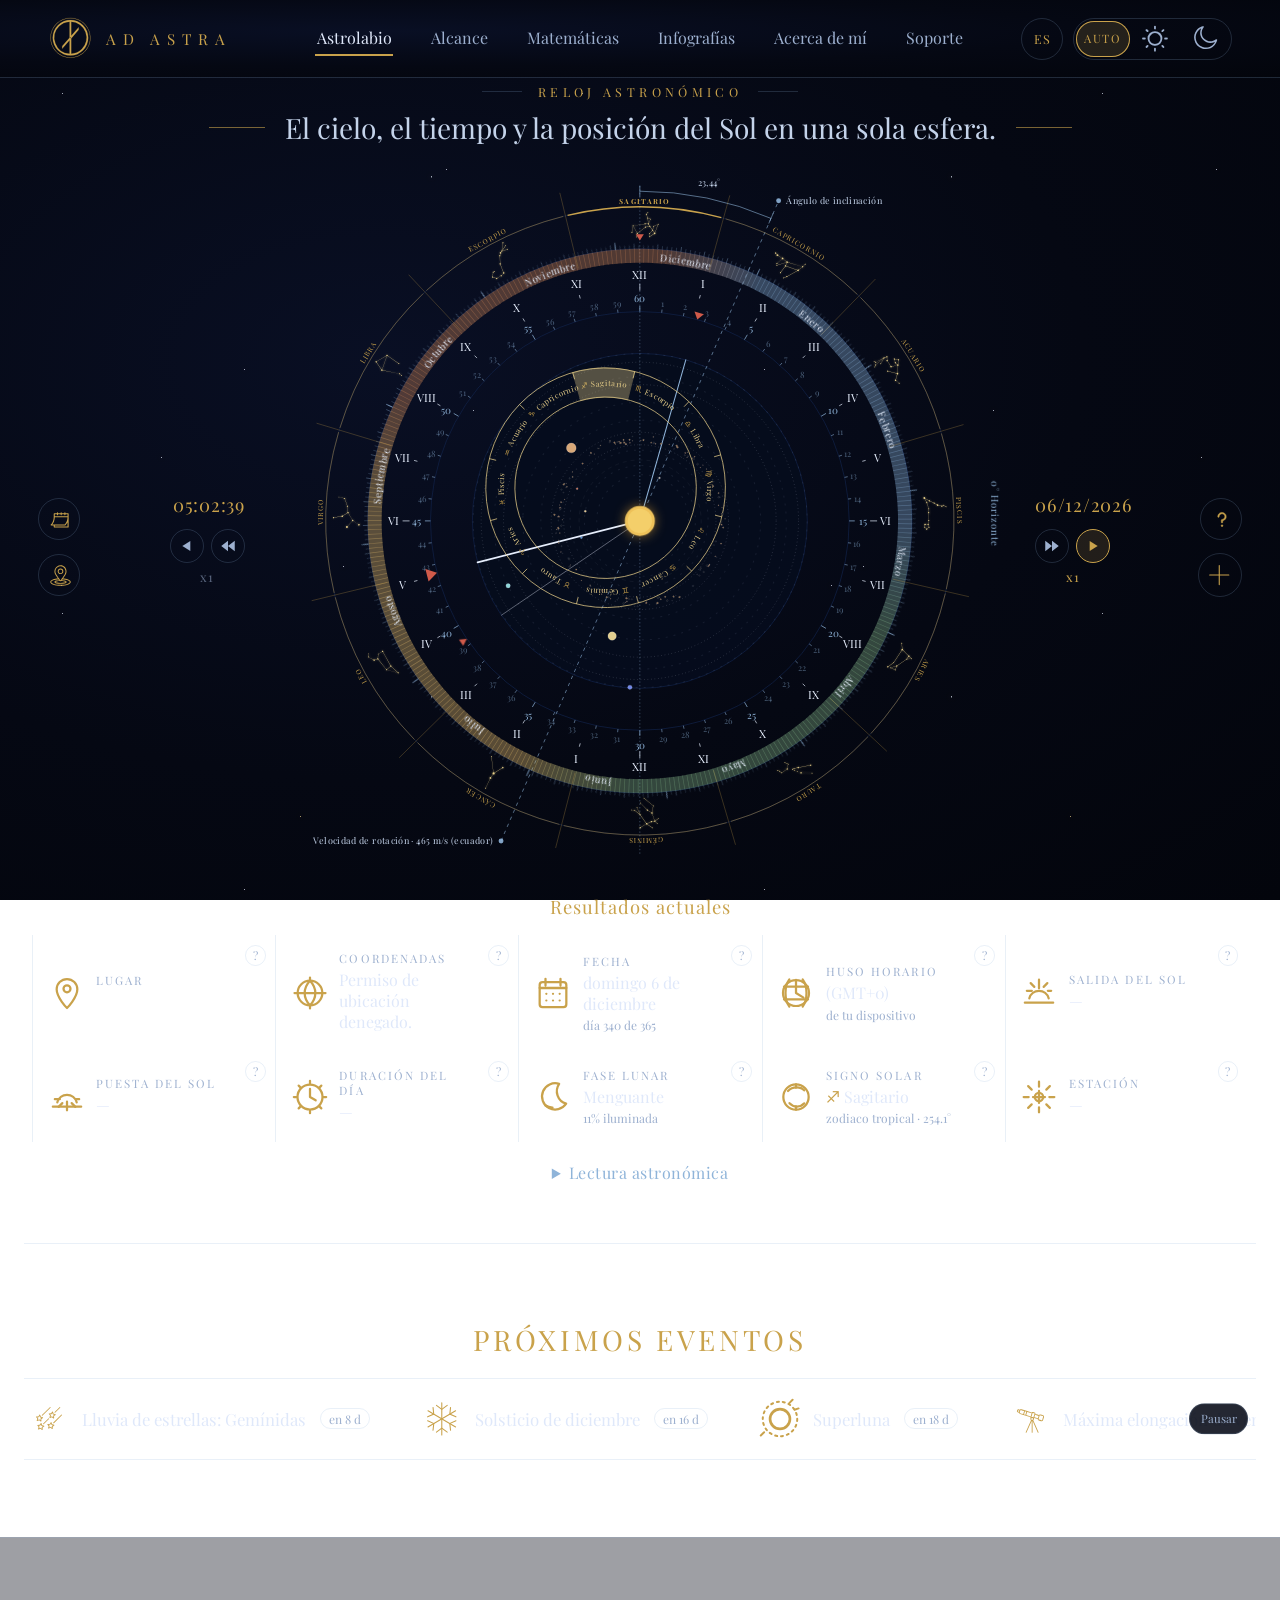
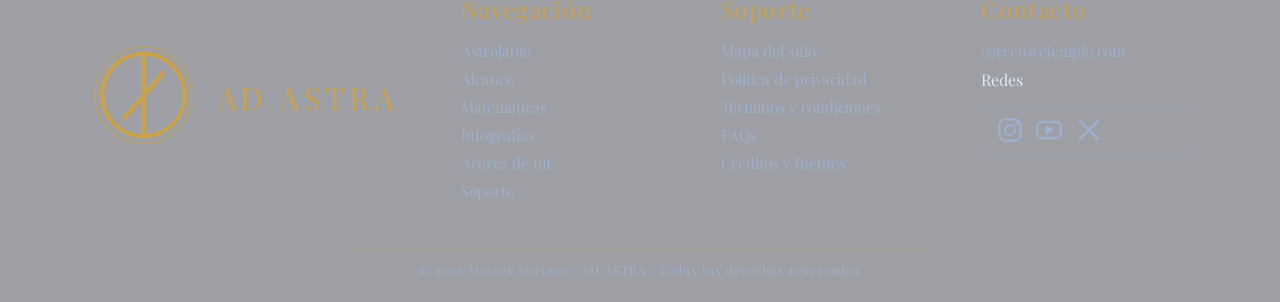
==== commit a4c3753a: "Fix: velocidad de carrusel. Feat: Capa sistema solar, es visible ver trayectorias de Lluvias y Comet" ====
--- a/index.html
+++ b/index.html
@@ -32,6 +32,9 @@
     <link rel="stylesheet" href="css/ayudas-contextuales.css" />
     <link rel="stylesheet" href="css/eclipse.css" />
     <link rel="stylesheet" href="css/planetas-horizonte.css" />
+    <link rel="stylesheet" href="css/cometas-orbita.css" />
+    <link rel="stylesheet" href="css/trayectorias-solar.css" />
+    <link rel="stylesheet" href="css/lluvias-orbita.css" />
     <link rel="stylesheet" href="css/vinetas-eventos.css" />
     <link rel="stylesheet" href="css/evento-detalle.css" />
     <link rel="stylesheet" href="css/vineta-eventos.css" />
@@ -95,11 +98,16 @@
     <script src="scripts/velocidad.js" defer></script>
     <script src="scripts/tema.js" defer></script>
     <script src="scripts/idioma.js" defer></script>
+    <script src="scripts/luna-angulo.js" defer></script>
+    <script src="scripts/cometas-orbita.js" defer></script>
+    <script src="scripts/trayectorias-solar.js" defer></script>
+    <script src="scripts/lluvias-orbita.js" defer></script>
     <script src="scripts/main.js" defer></script>
     <script src="scripts/nav-scroll.js" defer></script>
     <script src="scripts/paneles-laterales.js" defer></script>
     <script src="scripts/evento-visibilidad.js" defer></script>
     <script src="scripts/evento-detalle.js" defer></script>
+    <script src="scripts/evento-mejor-lugar.js" defer></script>
     <script src="scripts/datos-infografias.js" defer></script>
     <script src="scripts/infografias.js" defer></script>
   </head>
@@ -163,6 +171,9 @@
           <button type="button" id="boton-vista-solar" class="boton-vista-solar" data-vista="xy" aria-label="Cambiar a vista XZ" title="Vista XY · cambiar a XZ" aria-pressed="false" hidden>
             <span class="icono-vista-solar" aria-hidden="true"></span>
           </button>
+          <button type="button" id="boton-trayectorias" class="boton-trayectorias" aria-pressed="false" title="Mostrar órbitas de cometas y lluvias" aria-label="Mostrar órbitas de cometas y lluvias" hidden>
+            <span class="icono-trayectorias" aria-hidden="true"></span>
+          </button>
           <aside id="cajon-viajero" class="panel-flotante panel-izq" aria-label="Panel de fecha y hora" aria-hidden="true" inert>
             <section class="seccion-viajero">
               <h3>Reloj</h3>
--- a/css/estructura.css
+++ b/css/estructura.css
@@ -357,6 +357,18 @@
   mask: var(--icono) center / contain no-repeat;
 }
  
+/* Cabecera en móviles estrechos (≤420 px): logo y acciones caben en una fila */
+@media (max-width: 420px) {
+  .cabecera { gap: 0.5rem; padding-inline: 0.75rem; }
+  .logo { gap: 0.5rem; letter-spacing: 0.2em; font-size: 0.85rem; }
+  .logo-marca { width: 36px; height: 36px; }
+  .cabecera-acciones { gap: 0.4rem; }
+  .boton-tema, .tirador { width: 38px; height: 38px; }
+  .control-tema { height: 38px; }
+  .control-tema-opcion { min-width: 30px; height: 32px; padding: 0 0.4rem; }
+  .control-tema-opcion .icono-svg { width: 24px; height: 24px; }
+}
+
 @media (max-width: 800px) {
   .cabecera { grid-template-columns: 1fr auto; row-gap: 0.6rem; }
   .nav-capas { grid-column: 1 / -1; grid-row: 2; justify-content: center; flex-wrap: wrap; }
--- a/css/pie.css
+++ b/css/pie.css
@@ -31,7 +31,7 @@
 .pie-final { display: grid; justify-items: center; gap: 0.7rem; width: min(100%, 1500px); margin: 3rem auto 0; color: var(--texto-suave); font-size: 0.78rem; letter-spacing: 0.08em; text-align: center; }
 .pie-final::before { width: min(100%, 36rem); border-top: 1px solid var(--borde-oro); content: ""; }
 
-@media (max-width: 900px) {
+@media (max-width: 1100px) {
   .pie-contenido { grid-template-columns: repeat(3, minmax(0, 1fr)); }
   .pie-logo { grid-column: 1 / -1; justify-self: center; }
 }
--- a/css/cometas-orbita.css
+++ b/css/cometas-orbita.css
@@ -0,0 +1,5 @@
+/* css/cometas-orbita.css — cometas en la vista Sistema solar. Colores: solo variables de css/tema.css. */
+#capa-cometas { display: none; }
+.orbita-cometa { fill: none; stroke: var(--hielo); stroke-width: 1.2; stroke-dasharray: 2 5; opacity: 0.85; vector-effect: non-scaling-stroke; }
+.cola-cometa { stroke: var(--tinta-suave); stroke-width: 1.6; stroke-linecap: round; opacity: 0.75; }
+.cometa { fill: var(--luna-luz); stroke: var(--tinta); stroke-width: 1.2; cursor: pointer; }
--- a/css/trayectorias-solar.css
+++ b/css/trayectorias-solar.css
@@ -0,0 +1,36 @@
+/* css/trayectorias-solar.css — botón de órbitas de cometas y lluvias (vista Sistema solar). Colores: solo variables de css/tema.css. */
+.boton-trayectorias {
+  position: absolute;
+  top: calc(clamp(2.5rem, 6vw, 4rem) + 42px); /* bajo el botón XY/XZ (34 px + 8 px) */
+  right: max(1rem, calc((100% - var(--ancho-reloj)) / 2 - 4rem));
+  z-index: 20;
+  display: grid;
+  place-items: center;
+  width: 34px;
+  height: 34px;
+  padding: 0;
+  border: 1px solid var(--borde-sutil);
+  border-radius: 50%;
+  background: transparent;
+  color: var(--texto-suave);
+  cursor: pointer;
+  transition: background 0.2s, border-color 0.2s, color 0.2s;
+}
+.boton-trayectorias[hidden] { display: none; }
+.boton-trayectorias:hover,
+.boton-trayectorias:focus-visible,
+.boton-trayectorias[aria-pressed="true"] {
+  border-color: var(--acento);
+  background: color-mix(in srgb, var(--oro) 12%, transparent);
+  color: var(--acento);
+}
+.icono-trayectorias {
+  width: 32px;
+  height: 32px;
+  background: currentColor;
+  -webkit-mask: url("../svg/panel-control/trayectorias.svg") center / 30px 30px no-repeat;
+  mask: url("../svg/panel-control/trayectorias.svg") center / 30px 30px no-repeat;
+}
+/* Por defecto ocultas: solo con el botón activo (o desde "ver en reloj") */
+#reloj.enfoque-sistema-solar.ver-trayectorias #capa-cometas,
+#reloj.enfoque-sistema-solar.ver-trayectorias #capa-lluvias-orbita { display: inline; }
--- a/css/lluvias-orbita.css
+++ b/css/lluvias-orbita.css
@@ -0,0 +1,8 @@
+/* css/lluvias-orbita.css — marcas de lluvias de estrellas sobre la órbita terrestre (vista Sistema solar). Colores: solo variables de css/tema.css. */
+#capa-lluvias-orbita { display: none; }
+.marca-lluvia { fill: none; stroke: var(--acento); stroke-width: 1.2; opacity: 0.6; cursor: pointer; vector-effect: non-scaling-stroke; }
+.texto-lluvia { fill: var(--texto); font-family: var(--fuente); font-size: 15px; dominant-baseline: central; opacity: 0; pointer-events: none; transition: opacity 0.3s; }
+.lluvia-orbita.activa .marca-lluvia { fill: var(--acento); opacity: 1; animation: pulso-lluvia 1.6s ease-in-out infinite; transform-box: fill-box; transform-origin: center; }
+.lluvia-orbita.activa .texto-lluvia, .lluvia-orbita:hover .texto-lluvia { opacity: 1; }
+@keyframes pulso-lluvia { 50% { transform: scale(1.6); } }
+@media (prefers-reduced-motion: reduce) { .lluvia-orbita.activa .marca-lluvia { animation: none; } }
--- a/css/evento-detalle.css
+++ b/css/evento-detalle.css
@@ -18,6 +18,9 @@
 #evento-detalle .ed-vis-val[data-estado="no"] { color: var(--alerta); }
 #evento-detalle .ed-vis-val[data-estado="reloj"] { color: var(--hielo); }
 #evento-detalle .ed-ver { margin-top: 0.9rem; width: 100%; padding: 0.55rem; border: 1px solid var(--borde-oro); border-radius: 0.5rem; background: none; color: var(--acento); font: inherit; cursor: pointer; }
+#evento-detalle .ed-mejor { margin-top: 0.5rem; width: 100%; padding: 0.55rem; border: 1px solid var(--linea); border-radius: 0.5rem; background: none; color: var(--texto); font: inherit; cursor: pointer; }
+#evento-detalle .ed-mejor[hidden] { display: none; }
+#evento-detalle .ed-mejor:hover, #evento-detalle .ed-mejor:focus-visible { border-color: var(--acento); color: var(--acento); }
 #evento-detalle .ed-ver:hover, #evento-detalle .ed-ver:focus-visible { background: var(--acento); color: var(--superficie); }
 
 #evento-en-reloj { position: fixed; z-index: 70; left: 50%; bottom: 1rem; transform: translateX(-50%); display: flex; align-items: center; gap: 0.75rem; max-width: calc(100vw - 1rem); padding: 0.45rem 0.6rem 0.45rem 1rem; border: 1px solid var(--borde-oro); border-radius: 999px; background: var(--panel); color: var(--texto); box-shadow: var(--sombra); font-size: 0.85rem; }
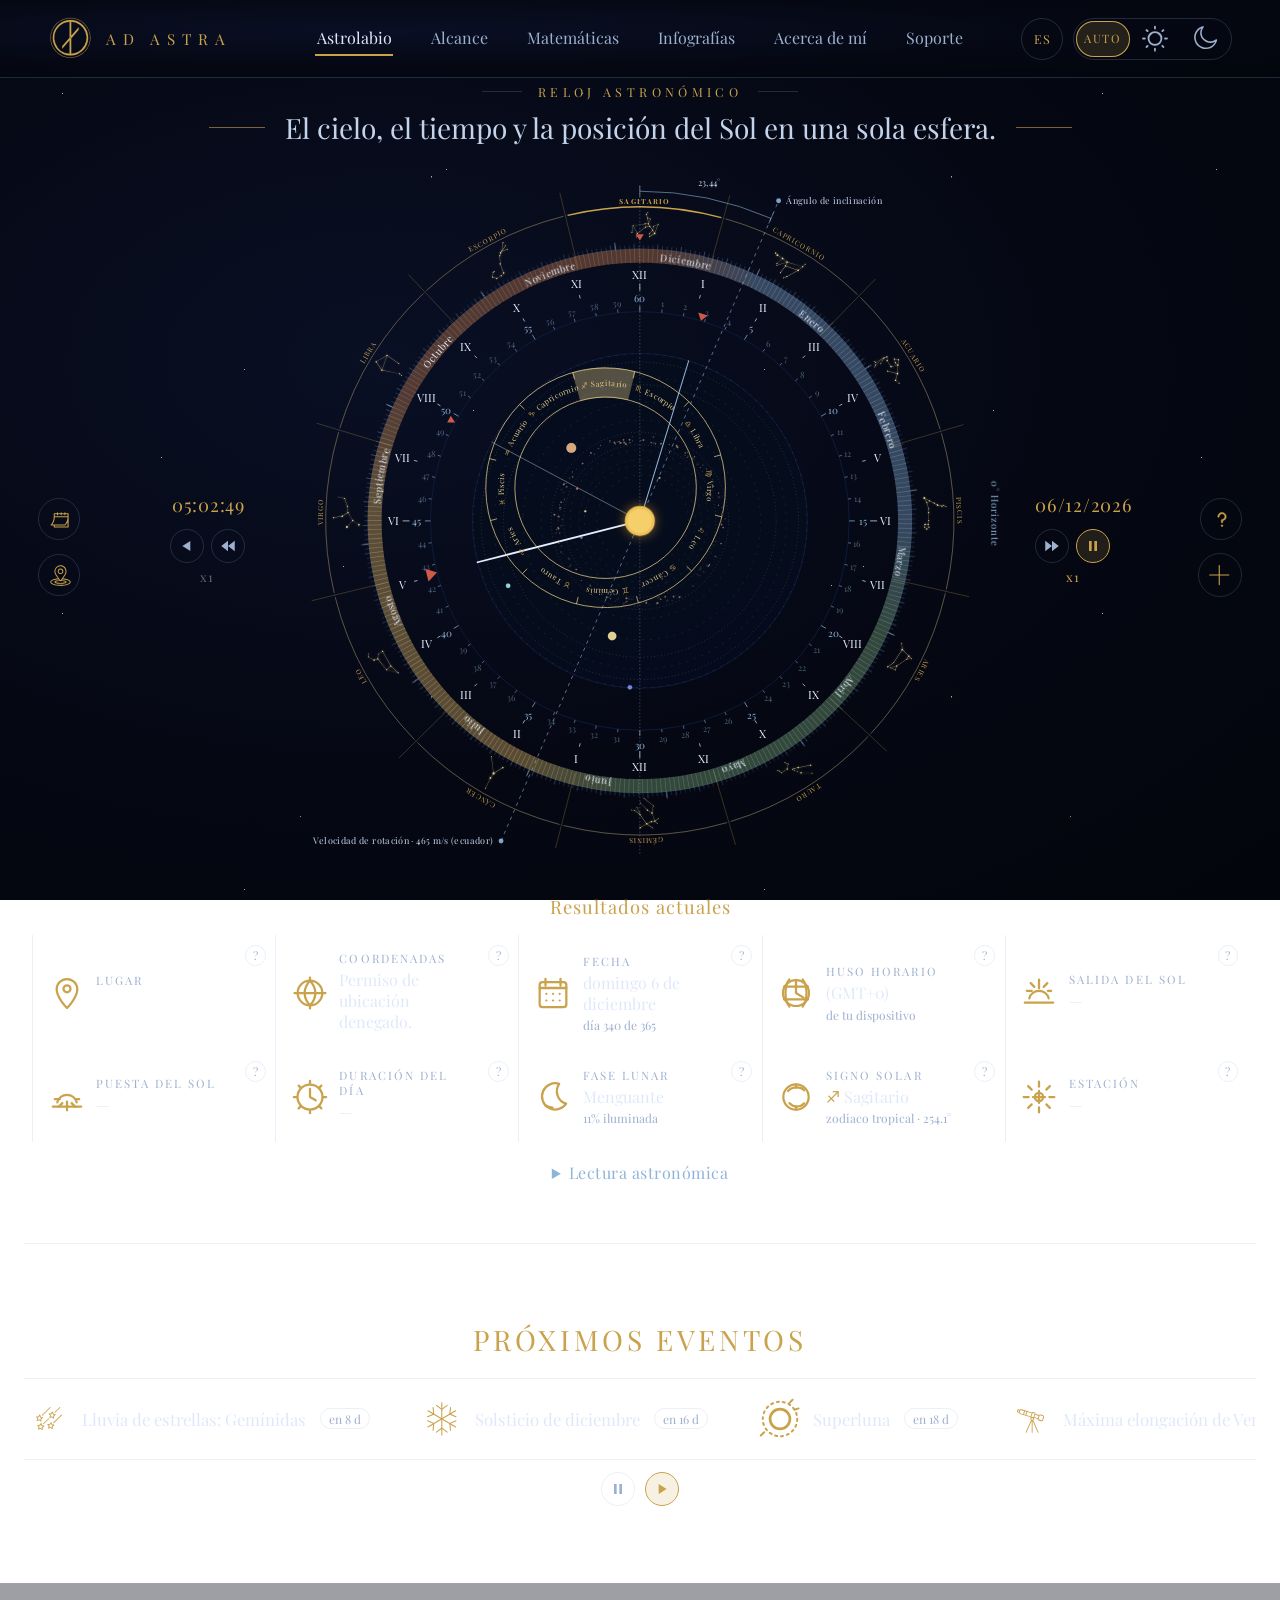
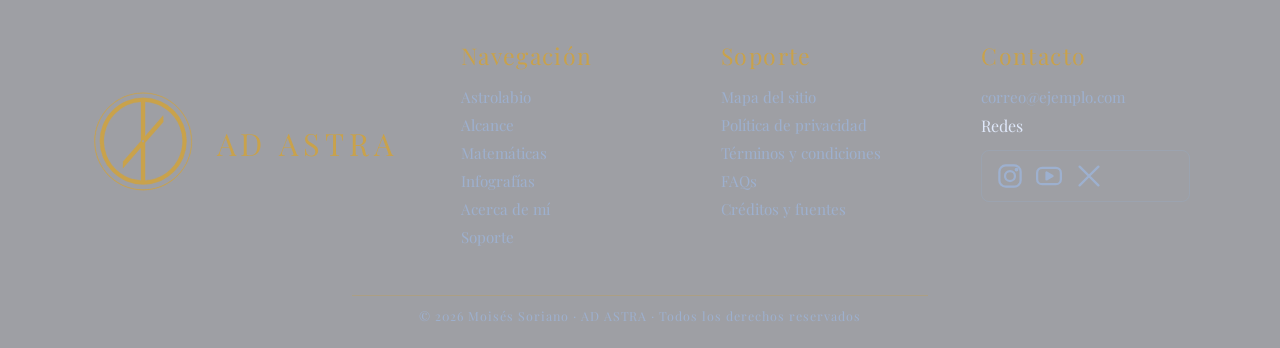
==== commit cf03790e: "Fix: cambio de nombre a los archivos antiguos infogfrafias.js y css ahorea eventos-datos.js y css. F" ====
--- a/index.html
+++ b/index.html
@@ -22,7 +22,7 @@
     <link rel="stylesheet" href="css/rotacion.css" />
     <link rel="stylesheet" href="css/velocidad.css" />
     <link rel="stylesheet" href="css/secciones.css" />
-    <link rel="stylesheet" href="css/infografias.css" />
+    <link rel="stylesheet" href="css/eventos-carrusel.css" />
     <link rel="stylesheet" href="css/pie.css" />
     <link rel="stylesheet" href="css/fondo-estrellas.css" />
     <link rel="stylesheet" href="css/fondo-lavado.css" />
@@ -108,8 +108,8 @@
     <script src="scripts/evento-visibilidad.js" defer></script>
     <script src="scripts/evento-detalle.js" defer></script>
     <script src="scripts/evento-mejor-lugar.js" defer></script>
-    <script src="scripts/datos-infografias.js" defer></script>
-    <script src="scripts/infografias.js" defer></script>
+    <script src="scripts/eventos-datos.js" defer></script>
+    <script src="scripts/eventos-carrusel.js" defer></script>
   </head>
   <body>
     <div id="fondo-lavado" aria-hidden="true"></div>
@@ -474,8 +474,11 @@
               <div id="eventos-pista" class="eventos-pista">
                 <p class="estado-eventos">Los próximos eventos aparecerán aquí cuando estén disponibles los cálculos.</p>
               </div>
-              <button id="pausar-eventos" class="eventos-pausa" type="button" aria-label="Pausar movimiento de eventos" hidden>Pausar</button>
             </div>
+<div id="eventos-controles" class="eventos-controles" role="group" aria-label="Controles del carrusel" hidden>
+  <button id="pausar-eventos" class="eventos-boton" type="button" title="Pausar el carrusel" aria-label="Pausar el carrusel"><svg width="16" height="16" viewBox="0 0 24 24" fill="currentColor" aria-hidden="true"><path d="M6 4.5h4v15H6zM14 4.5h4v15h-4z"/></svg></button>
+  <button id="reanudar-eventos" class="eventos-boton" type="button" title="Reanudar el carrusel" aria-label="Reanudar el carrusel"><svg width="16" height="16" viewBox="0 0 24 24" fill="currentColor" aria-hidden="true"><path d="M7 4.5v15l12-7.5z"/></svg></button>
+</div>
           </div>
         </section>
         <template id="plantilla-evento">
--- a/css/eventos-carrusel.css
+++ b/css/eventos-carrusel.css
@@ -0,0 +1,179 @@
+/* css/infografias.css / eventos-carrusel.css — sección Infografía: carrusel de próximos eventos (1) y visor con galería (2).
+   Colores: solo variables de css/tema.css. */
+
+/* el proyecto no usa un reset global: las medidas incluyen borde y relleno dentro de la sección */
+.seccion-infografias *, .seccion-infografias *::before, .seccion-infografias *::after,
+.seccion-eventos *, .seccion-eventos *::before, .seccion-eventos *::after { box-sizing: border-box; }
+
+/* ───── 1 · Carrusel de próximos eventos (se mueve hacia la izquierda) ───── */
+.eventos-proximos { margin-bottom: clamp(2rem, 5vw, 3.5rem); }
+.seccion-eventos .eventos-proximos { margin-bottom: 0; }
+.eventos-carrusel { position: relative; overflow: hidden; contain: inline-size; border-block: 1px solid var(--linea); } /* contain: la cinta larga no ensancha la página */
+.eventos-pista {
+  display: flex;
+  width: max-content;
+  min-height: 5rem;
+  align-items: center;
+  gap: clamp(2rem, 4vw, 4rem);
+  padding: 0.7rem 4.5rem 0.7rem 0.25rem;
+}
+.eventos-pista.hay-eventos { animation: cinta-eventos 42s linear infinite; }
+.eventos-pista.hay-eventos:hover,
+.eventos-pista.hay-eventos:focus-within,
+.eventos-pista.hay-eventos.eventos-pausados { animation-play-state: paused; }
+@keyframes cinta-eventos { to { transform: translateX(-50%); } }
+
+.evento-ticker-item { display: inline-flex; flex: 0 0 auto; align-items: center; gap: 0.75rem; color: var(--texto); text-decoration: none; }
+.evento-ticker-titulo { font-size: 1.05rem; white-space: nowrap; transition: color 0.2s; }
+.evento-ticker-item:hover .evento-ticker-titulo,
+.evento-ticker-item:focus-visible .evento-ticker-titulo { color: var(--acento); text-decoration: underline; text-underline-offset: 0.3em; }
+.evento-icono { display: grid; width: 2.6rem; height: 2.6rem; place-items: center; color: var(--acento); }
+.evento-icono-fallback { font-size: 1.8rem; line-height: 1; }
+/* icono propio: se pinta como máscara para tomar el color del tema */
+.evento-icono.con-icono .evento-icono-fallback { display: none; }
+.evento-icono.con-icono::after {
+  width: 100%;
+  height: 100%;
+  background: currentColor;
+  -webkit-mask: var(--icono) center / contain no-repeat;
+  mask: var(--icono) center / contain no-repeat;
+  content: "";
+}
+.estado-eventos { width: 100%; margin: 0; color: var(--texto-suave); text-align: center; font-size: 0.9rem; }
+/* Botones ❚❚ / ▷ centrados bajo la cinta (mismo aspecto que los de velocidad.css; clase propia porque velocidad.js captura .control-tiempo-boton) */
+.eventos-controles { display: flex; justify-content: center; gap: 0.6rem; margin-top: 0.75rem; }
+.eventos-controles[hidden] { display: none; }
+.eventos-boton { display: grid; place-items: center; width: 34px; height: 34px; padding: 0; border: 1px solid var(--linea); border-radius: 50%; background: transparent; color: var(--texto-suave); cursor: pointer; transition: background 0.2s, border-color 0.2s, color 0.2s; }
+.eventos-boton:hover, .eventos-boton:focus-visible { background: color-mix(in srgb, var(--oro) 12%, transparent); border-color: var(--acento); color: var(--acento); }
+.eventos-boton.activa { border-color: var(--acento); color: var(--acento); background: color-mix(in srgb, var(--oro) 15%, transparent); }
+
+/* ───── 2 · Visor: recuadro punteado > marco > fondo + panel glass + galería ───── */
+.infografia-visor {
+  padding: clamp(0.6rem, 1.6vw, 1.25rem);
+  border: 1px dashed var(--linea);
+  border-radius: 16px;
+}
+.infografia-marco {
+  position: relative;
+  isolation: isolate;
+  display: flex;
+  min-height: 640px;
+  flex-direction: column;
+  gap: clamp(1.25rem, 3vw, 2.25rem);
+  padding: clamp(0.75rem, 2vw, 1.5rem);
+  overflow: hidden;
+  border: 1px solid var(--borde-oro);
+  border-radius: 14px;
+}
+.infografia-marco::before { /* velo que funde el fondo con la página hacia abajo */
+  position: absolute;
+  z-index: -1;
+  inset: 0;
+  background: linear-gradient(180deg, transparent 25%, var(--fondo) 100%);
+  content: "";
+  pointer-events: none;
+}
+.infografia-fondo {
+  position: absolute;
+  z-index: -2;
+  inset: 0;
+  width: 100%;
+  height: 100%;
+  object-fit: cover;
+  object-position: center;
+  opacity: 0.24;
+  pointer-events: none;
+}
+
+/* Panel de información: tono neutro con efecto glass */
+.infografia-panel {
+  width: 100%;
+  padding: clamp(1.25rem, 3vw, 2.5rem);
+  border: 1px solid var(--borde-sutil);
+  border-radius: 12px;
+  background: color-mix(in srgb, var(--panel) 78%, transparent);
+  box-shadow: 0 10px 34px rgba(0, 0, 0, 0.08);
+  -webkit-backdrop-filter: blur(18px) saturate(115%);
+  backdrop-filter: blur(18px) saturate(115%);
+}
+.infografia-tema { margin: 0 0 0.7rem; color: var(--acento); font-size: 0.74rem; letter-spacing: 0.2em; text-transform: uppercase; }
+.infografia-panel h3 { max-width: 60rem; margin: 0 0 1rem; color: var(--acento); font-size: clamp(1.9rem, 5vw, 3.8rem); font-weight: 400; line-height: 1.05; text-transform: uppercase; }
+.infografia-texto p { max-width: 62rem; margin: 0.5rem 0; color: var(--texto); font-size: clamp(0.95rem, 1.4vw, 1.1rem); line-height: 1.65; }
+.infografia-texto .infografia-detalle { color: var(--texto-suave); font-size: 0.85rem; }
+
+/* Galería: tarjetas en rebanadas; la seleccionada se expande */
+.infografia-galeria { display: grid; grid-template-columns: auto minmax(0, 1fr) auto; align-items: center; gap: clamp(0.4rem, 1.5vw, 1rem); margin-top: auto; }
+.galeria-pista { display: flex; align-items: flex-start; gap: clamp(0.4rem, 1vw, 0.85rem); overflow-x: auto; scrollbar-width: none; }
+.galeria-pista::-webkit-scrollbar { display: none; }
+.galeria-item {
+  display: flex;
+  flex: 1 1 0;
+  min-width: 72px;
+  flex-direction: column;
+  gap: 0.6rem;
+  transition: flex-grow 0.55s ease;
+}
+.galeria-item.expandida { flex-grow: 5; min-width: clamp(190px, 40vw, 440px); }
+.galeria-tarjeta {
+  display: block;
+  width: 100%;
+  height: clamp(280px, 36vw, 440px);
+  padding: 0;
+  overflow: hidden;
+  border: 1px solid var(--linea);
+  border-radius: 12px;
+  background: var(--panel);
+  cursor: pointer;
+  transition: border-color 0.2s, transform 0.2s;
+}
+.galeria-tarjeta:hover { transform: translateY(-3px); }
+.galeria-tarjeta[aria-current="true"] { border-color: var(--acento); cursor: default; }
+.galeria-tarjeta:hover[aria-current="true"] { transform: none; }
+.galeria-tarjeta img { display: block; width: 100%; height: 100%; object-fit: cover; object-position: center; }
+.galeria-tarjeta[aria-current="true"] img { object-fit: contain; }
+.galeria-leyenda { overflow: hidden; color: var(--texto-suave); font-size: 0.8rem; text-align: center; text-overflow: ellipsis; white-space: nowrap; }
+.galeria-item.expandida .galeria-leyenda { color: var(--acento); }
+
+.galeria-flecha {
+  display: grid;
+  width: 2.4rem;
+  height: 3rem;
+  padding: 0;
+  place-items: center;
+  border: 0;
+  background: none;
+  color: var(--acento);
+  cursor: pointer;
+}
+.galeria-flecha[hidden] { display: none; }
+.galeria-flecha::before { width: 1.1rem; height: 1.5rem; background: currentColor; clip-path: polygon(100% 0, 0 50%, 100% 100%); content: ""; transition: transform 0.2s; }
+.galeria-flecha.siguiente::before { clip-path: polygon(0 0, 100% 50%, 0 100%); }
+.galeria-flecha:hover::before, .galeria-flecha:focus-visible::before { transform: scale(1.18); }
+
+.galeria-puntos { display: flex; min-height: 1.2rem; align-items: center; justify-content: center; gap: 0.7rem; }
+.galeria-punto { width: 0.55rem; height: 0.55rem; padding: 0; border: 0; border-radius: 50%; background: var(--acento); opacity: 0.35; cursor: pointer; transition: opacity 0.2s, transform 0.2s; }
+.galeria-punto[aria-current="true"] { opacity: 1; transform: scale(1.3); }
+.galeria-vacia { margin: 0; color: var(--texto-suave); text-align: center; font-size: 0.82rem; }
+
+/* Estado sin eventos */
+.infografia-vacia { display: grid; flex: 1; place-content: center; justify-items: center; gap: 0.55rem; min-height: 210px; color: var(--texto-suave); text-align: center; }
+.infografia-vacia[hidden] { display: none; }
+.infografia-vacia-simbolo { color: var(--acento); font-size: 2rem; filter: drop-shadow(0 0 8px var(--borde-oro)); }
+.infografia-vacia p { margin: 0; color: var(--texto); font-size: 1.25rem; }
+.infografia-vacia > span:last-child { max-width: 36rem; font-size: 0.9rem; line-height: 1.6; }
+
+@media (max-width: 800px) {
+  .infografia-marco { min-height: 600px; }
+  .galeria-tarjeta { height: 300px; }
+}
+@media (max-width: 480px) {
+  .infografia-panel { padding: 1.1rem; }
+  .infografia-galeria { grid-template-columns: 1.6rem minmax(0, 1fr) 1.6rem; gap: 0.3rem; }
+  .galeria-flecha { width: 1.6rem; }
+  .galeria-flecha::before { width: 0.85rem; height: 1.2rem; }
+  .galeria-item { min-width: 64px; }
+}
+@media (prefers-reduced-motion: reduce) {
+  .eventos-pista.hay-eventos { animation: none; }
+  .galeria-item, .galeria-tarjeta, .galeria-flecha::before { transition: none; }
+}
